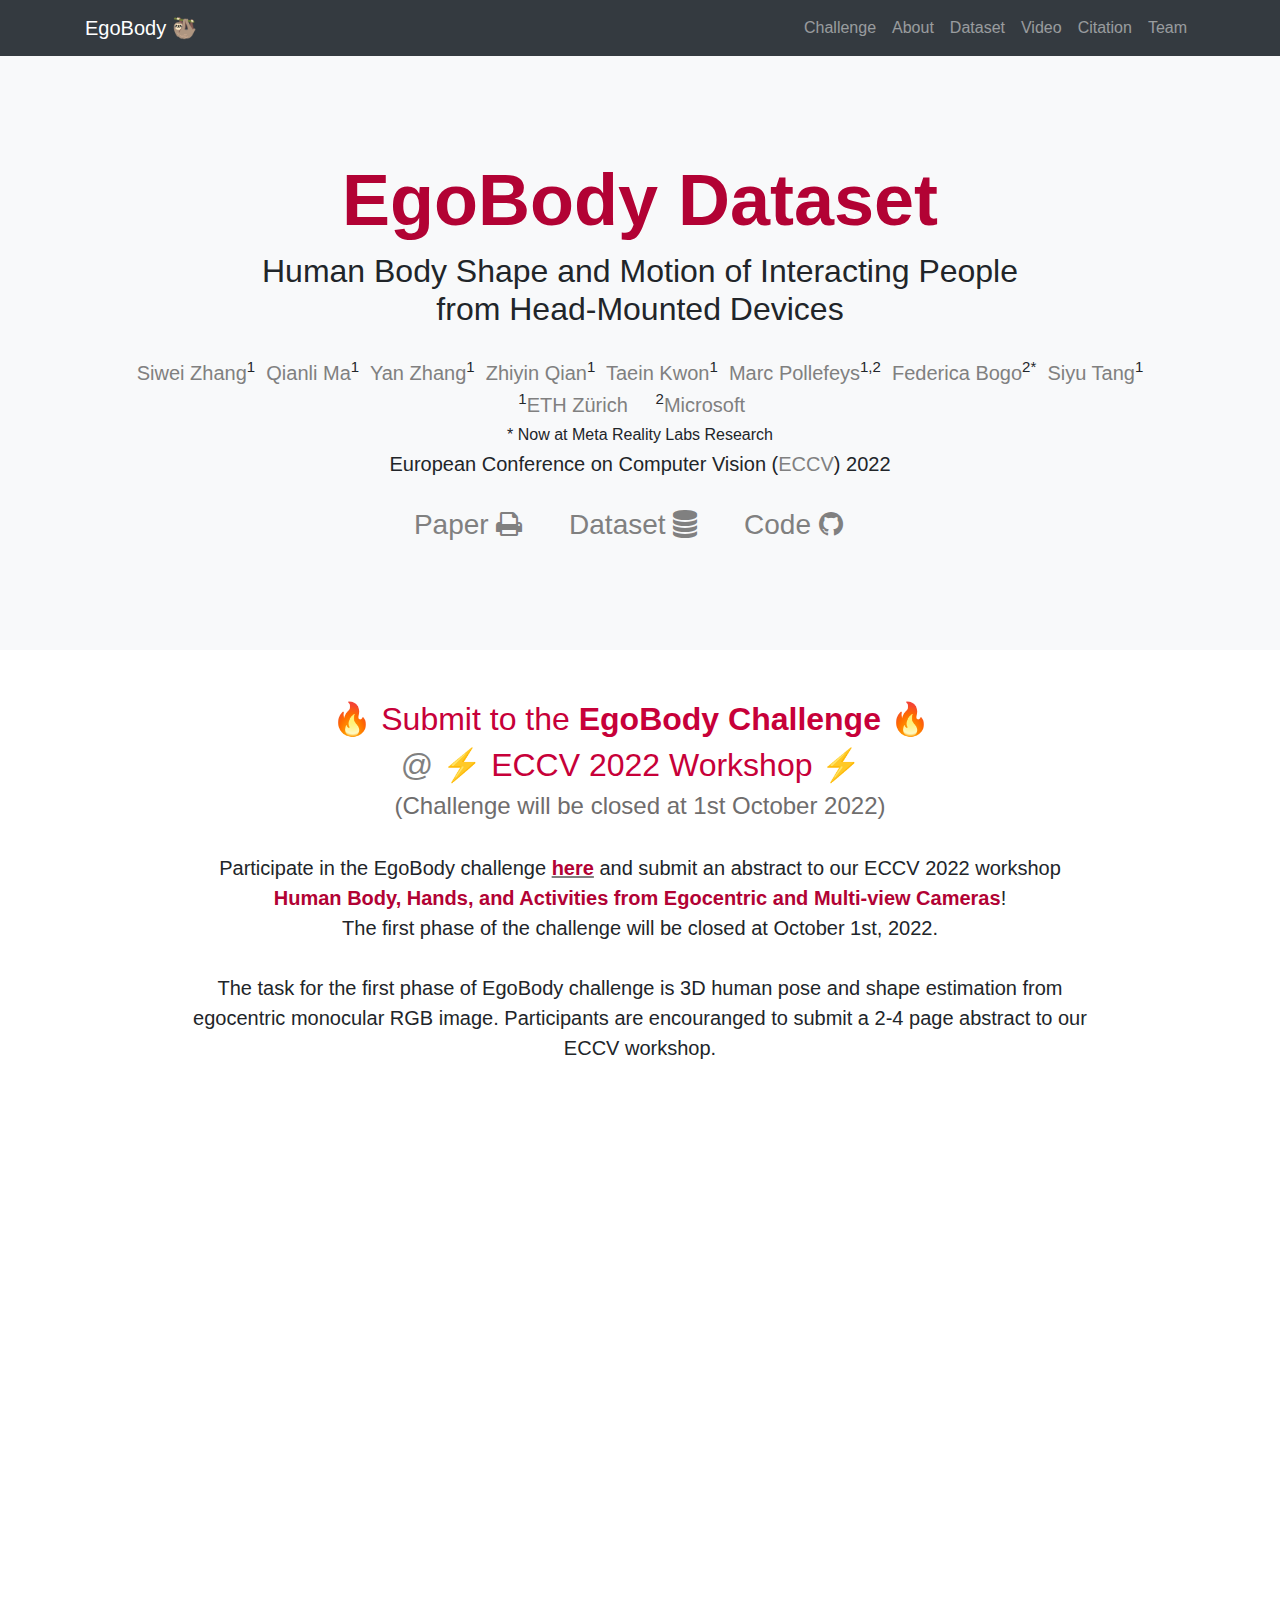
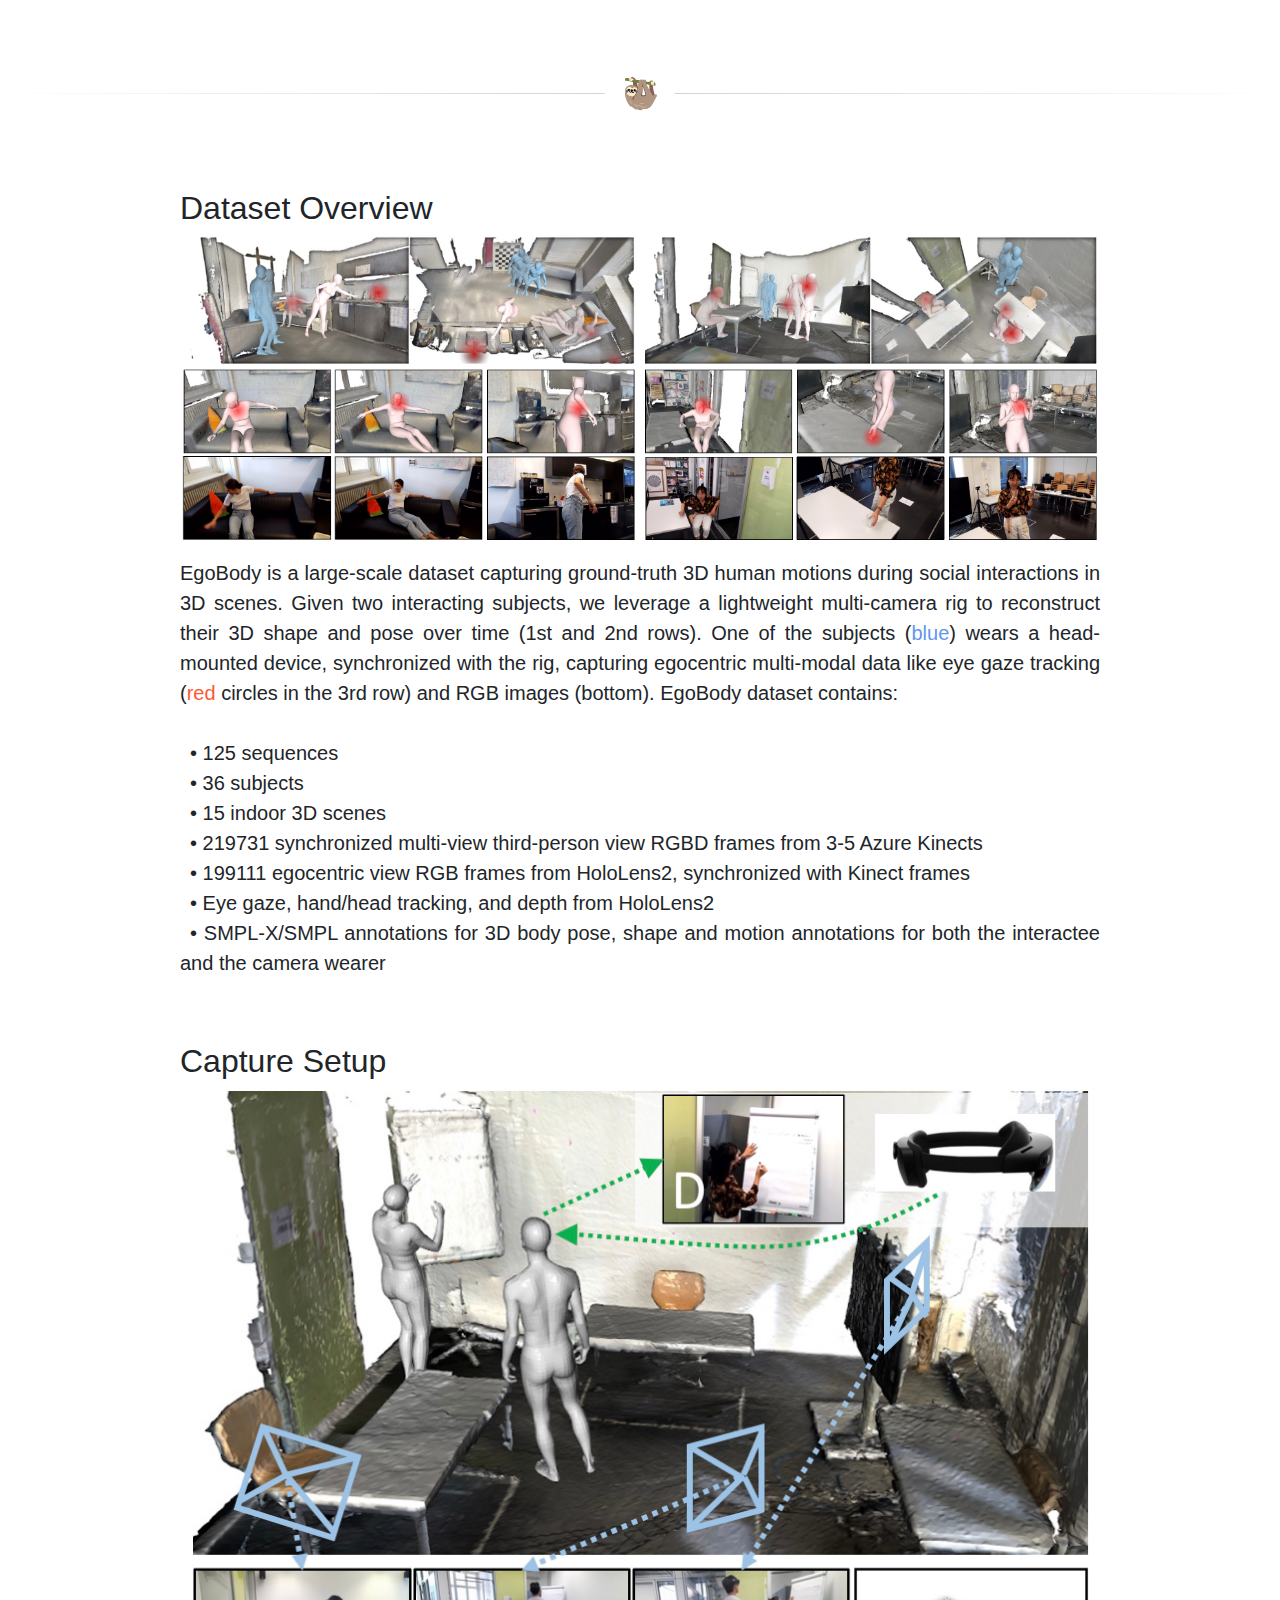
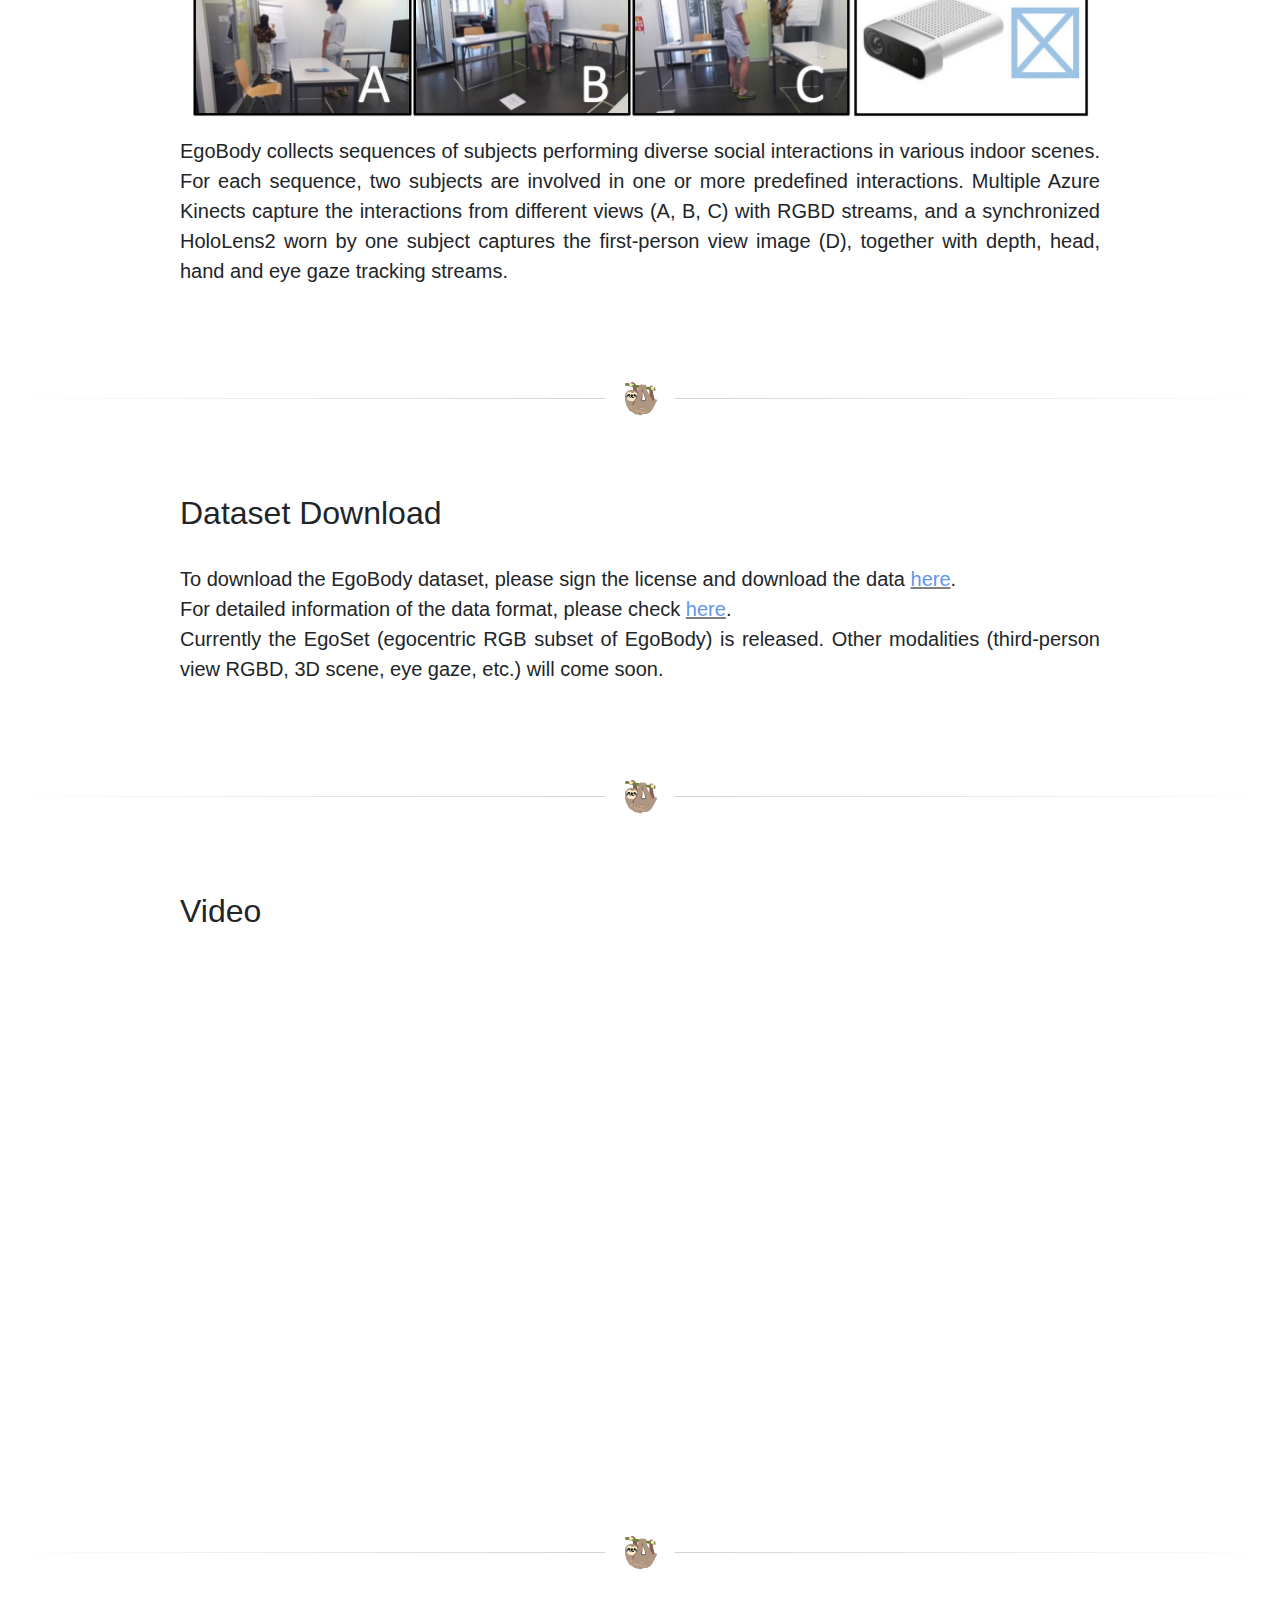
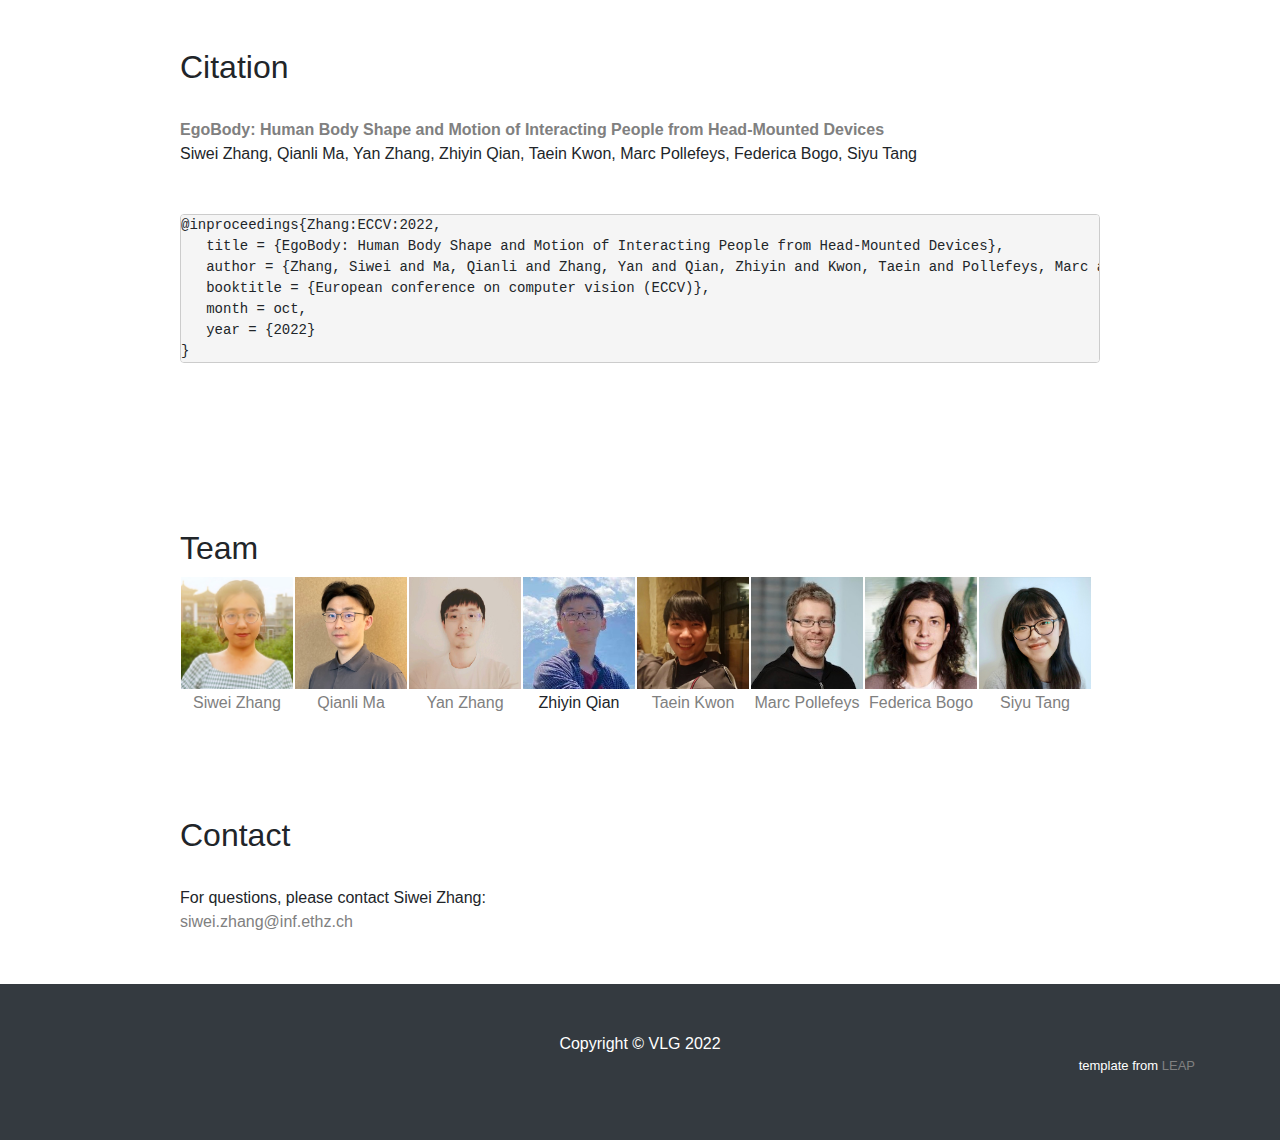
==== egobody/egobody.html @ b42e03aa "update egobody sloth logo" ====
<!DOCTYPE html>
<html lang="en">
   <head>
      <meta charset="utf-8">
      <meta name="viewport" content="width=device-width, initial-scale=1, shrink-to-fit=no">
      <meta name="description" content="EgoBody is a novel large-scale dataset for egocentric 3D human pose, shape and motions under interactions in complex 3D scenes. We employ Microsoft HoloLens2 headsets to record rich egocentric data streams (including RGB, depth, eye gaze, head and hand tracking). To obtain accurate 3D ground-truth, we calibrate the headset with a multi-Kinect rig and fit expressive SMPL-X body meshes to multi-view RGB-D frames, reconstructing 3D human poses and shapes relative to the scene.">
       <meta name="keywords" content="social interaction; dataset; egocentric view; first-person view; pose estimation; EgoBody; motion capture; 3D motion dataset; human-scene interaction; 3D scene; deep learning; 3D vision; computer vision;">
      <meta name="author" content="Siwei Zhang">
      <title>EgoBody: Human Body Shape and Motion of Interacting People from Head-Mounted Devices</title>

      <meta property="og:title" content="EgoBody Dataset" />
      <meta property="og:description" content="EgoBody is a large-scale dataset capturing ground-truth 3D human motions during social interactions in 3D scenes.">
      <meta property="og:image" content="🦥" />

      <!--<meta name="twitter:card" content="summary_large_image" />-->
      <meta name="twitter:title" content="EgoBody Dataset" />
      <meta name="twitter:description" content="EgoBody is a large-scale dataset capturing ground-truth 3D human motions during social interactions in 3D scenes." />
      <meta name="twitter:image" content="images/egobody_logo.jpg" />
      <!--<meta name="twitter:image:alt" content="EgoBody" />-->

      <!-- Bootstrap core CSS -->
      <link href="vendor/bootstrap/css/bootstrap.min.css" rel="stylesheet">
      <!-- Custom styles for this template -->
      <link href="css/scrolling-nav.css" rel="stylesheet">
       <link href="css/hr.css" rel="stylesheet" >
      <!-- nice figures  -->
<!--      <link rel="stylesheet" href="css/font-awesome.css">-->
<!--      <link rel="icon" type="image/jpg" href="images/egobody_logo1.jpg">-->
       <link rel="icon" href="data:image/svg+xml,<svg xmlns=%22http://www.w3.org/2000/svg%22 viewBox=%220 0 100 100%22><text y=%22.9em%22 font-size=%2290%22>🦥</text></svg>">

   </head>
   <body id="page-top">
      <!-- Navigation -->
      <nav class="navbar navbar-expand-lg navbar-dark bg-dark fixed-top" id="mainNav">
         <div class="container">
            <a class="navbar-brand js-scroll-trigger" href="#page-top">EgoBody 🦥</a>
            <button class="navbar-toggler" type="button" data-toggle="collapse" data-target="#navbarResponsive" aria-controls="navbarResponsive" aria-expanded="false" aria-label="Toggle navigation">
            <span class="navbar-toggler-icon"></span>
            </button>
            <div class="collapse navbar-collapse" id="navbarResponsive">
               <ul class="navbar-nav ml-auto">
                   <li class="nav-item">
                     <a class="nav-link js-scroll-trigger" href="#challenge">Challenge</a>
                  </li>
                  <li class="nav-item">
                     <a class="nav-link js-scroll-trigger" href="#about">About</a>
                  </li>
                   <li class="nav-item">
                     <a class="nav-link js-scroll-trigger" href="#dataset">Dataset</a>
                  </li>
                  <li class="nav-item">
                     <a class="nav-link js-scroll-trigger" href="#video">Video</a>
                  </li>
                  <li class="nav-item">
                     <a class="nav-link js-scroll-trigger" href="#citation">Citation</a>
                  </li>
                  <li class="nav-item">
                     <a class="nav-link js-scroll-trigger" href="#team">Team</a>
                  </li>
               </ul>
            </div>
         </div>
      </nav>


      <header class="bg-light text-black">
          <div class="container text-center">
<!--             <h1>EgoBody Dataset</h1>-->
              <h1><font color="#B20234 "><b>EgoBody Dataset </b></font></h1>
             <h2>Human Body Shape and Motion of Interacting People <br> from Head-Mounted Devices</h2><br>
              <div id="content">
          <div id="content-inner">

            <div class="section head">

                <div class="authors">
                    <h5>
                        <a href="https://vlg.inf.ethz.ch/team/Siwei-Zhang.html">Siwei Zhang</a><sup>1</sup>&nbsp;
                        <a href="https://qianlim.github.io/">Qianli Ma</a><sup>1</sup>&nbsp;
                        <a href="https://yz-cnsdqz.github.io/">Yan Zhang</a><sup>1</sup>&nbsp;
                        <a href="https://ethz.ch/en.html">Zhiyin Qian</a><sup>1</sup>&nbsp;
                        <a href="https://taeinkwon.com/">Taein Kwon</a><sup>1</sup>&nbsp;
                        <a href="https://people.inf.ethz.ch/pomarc/">Marc Pollefeys</a><sup>1,2</sup>&nbsp;
                        <a href="https://fbogo.github.io/">Federica Bogo</a><sup>2*</sup>&nbsp;
                        <a href="https://vlg.inf.ethz.ch/team/Prof-Dr-Siyu-Tang.html">Siyu Tang</a><sup>1</sup>
                        <h5>
                </div>

                <div class="affiliations">
                    <h5>
                        <sup>1</sup><a href="https://ethz.ch/en.html">ETH Zürich</a>&nbsp; &nbsp;&nbsp;
                        <sup>2</sup><a href="https://www.microsoft.com/en-us/research/">Microsoft</a> &nbsp;&nbsp;
<!--                        <sup>3</sup><a href="https://tech.fb.com/ar-vr/">Meta Reality Labs Research<br></a>-->
                        <h5>
                </div>

                <div class="affiliations">
                    <h6>
                        * Now at Meta Reality Labs Research  <br>
                        <h6>
                </div>




                <div class="venue"><h5>European Conference on Computer Vision (<a href="https://eccv2022.ecva.net/" target="_blank">ECCV</a>) 2022<h5></div>

                <div class="downloads">
                    <br><h3>
                    <a class="publink" href="https://arxiv.org/pdf/2112.07642.pdf" target="_blank" style="text-decoration: none"> Paper <i class="fa fa-print"></i></a> &nbsp;
                    &nbsp;&nbsp;
                    <a class="publink" href="https://egobody.inf.ethz.ch" target="_blank" style="text-decoration: none"> Dataset <i class="fa fa-database"></i></a> &nbsp;
                    &nbsp;&nbsp;
                    <a class="publink" href="https://github.com/sanweiliti/EgoBody" target="_blank" style="text-decoration: none"> Code <i class="fa fa-github"></i></a>
                    &nbsp;&nbsp;
<!--                    <a class="publink" href="https://codalab.lisn.upsaclay.fr/competitions/6351" target="_blank" style="text-decoration: none">  Challenge <i class="fa fa-bolt"></i></a>-->
                    <h3>
                </div>

<!--                <br>-->
<!--                <div class="downloads">-->
<!--                    <h3 class="img-wide text-center">-->
<!--                    <a class="publink" href="https://sites.google.com/view/egocentric-hand-body-activity" target="_blank" style="text-decoration: none">  <font color="#6495ED">2022 ECCV Workshop <i class="fa fa-database"></i></font>  </a> &nbsp;-->
<!--&lt;!&ndash;                    <a class="publink" href="https://codalab.lisn.upsaclay.fr/competitions/6351" target="_blank" style="text-decoration: none"> <font color="#6495ED">EgoBody Challenge Submission <i class="fa fa-bolt"></i></font> </a> &nbsp;&ndash;&gt;-->
<!--                        <h3>-->
<!--                   </div>-->
<!--                <div class="downloads">-->
<!--                    <h3 class="img-wide text-center">-->
<!--&lt;!&ndash;                    <a class="publink" href="https://sites.google.com/view/egocentric-hand-body-activity" target="_blank" style="text-decoration: none">  <font color="#6495ED">ECCV Workshop <i class="fa fa-database"></i></font>  </a> &nbsp;&ndash;&gt;-->
<!--                    <a class="publink" href="https://codalab.lisn.upsaclay.fr/competitions/6351" target="_blank" style="text-decoration: none"> <font color="#6495ED">EgoBody Challenge Submission <i class="fa fa-bolt"></i></font> </a> &nbsp;-->
<!--                        <h3>-->
<!--                   </div>-->

            </div>


        </div>
      </header>


<!--      <hr class="hr-fade-content" data-content="🦥">-->

      <section id="challenge" class="">
         <div class="container">
            <div class="row">
               <div class="col-lg-10 mx-auto">
<!--                   <h2>2022 ECCV EgoBody Challenge & Workshop</h2> <br>-->

<!--                         <div class="downloads">-->
<!--                    <h2 class="img-wide text-center">-->
<!--                    <a class="publink" href="https://sites.google.com/view/egocentric-hand-body-activity" target="_blank" style="text-decoration: none">  <font color="#6495ED">Workshop <i class="fa fa-database"></i></font>  </a> &nbsp;-->
<!--                    <a class="publink" href="https://codalab.lisn.upsaclay.fr/competitions/6351" target="_blank" style="text-decoration: none"> <font color="#6495ED">EgoBody Challenge Submission <i class="fa fa-bolt"></i></font> </a> &nbsp;-->
<!--                        <h2> <br>-->
<!--                   </div>-->
<!--                   <h3> <br> </h3>-->
<!--                                      <br>-->
                   <div class="">
                    <h2 class="img-wide text-center">
<!--                    <a class="publink" href="https://sites.google.com/view/egocentric-hand-body-activity" target="_blank" style="text-decoration: none">  <font color="#6495ED">ECCV Workshop <i class="fa fa-database"></i></font>  </a> &nbsp;-->
                        <a class="publink" href="https://codalab.lisn.upsaclay.fr/competitions/6351" target="_blank" style="text-decoration: none"> &#128293; <font color="#C70039 ">Submit to the <b>EgoBody Challenge</b> </font> &#128293; </a> &nbsp;
                        <h2>
                   </div>
                <div class="">
                    <h2 class="img-wide text-center">
                        <a class="publink" href="https://sites.google.com/view/egocentric-hand-body-activity" target="_blank" style="text-decoration: none">  @ &#9889; <font color="#C70039 "> ECCV 2022 Workshop </font> &#9889; </a> &nbsp;
<!--                    <a class="publink" href="https://codalab.lisn.upsaclay.fr/competitions/6351" target="_blank" style="text-decoration: none"> <font color="#6495ED">EgoBody Challenge Submission <i class="fa fa-bolt"></i></font> </a> &nbsp;-->
                        <h2>
                   </div>
                   <div class="">
                    <h4 class="img-wide text-center">
                        <font color="#6F6D6D ">(Challenge will be closed at 1st October 2022) </font>
                        <h4>
                   </div><br>


                   <p class="lead text-justify text-center">
<!--                       <h4>-->
                       <b> Participate in the EgoBody challenge
                           <a class="publink" target="_blank" href="https://codalab.lisn.upsaclay.fr/competitions/6351"><u><b><font color="#B20234 ">here</font></b></u></a>
                           and submit an abstract to our ECCV 2022 workshop
                           <br>
                           <a class="publink" target="_blank" href="https://sites.google.com/view/egocentric-hand-body-activity"><b><font color="#B20234 ">Human Body, Hands, and Activities from Egocentric and Multi-view Cameras</font></b></a>!</b>
                            <br>
                            The first phase of the challenge will be closed at <b>October 1st, 2022</b>.
<!--                       <b>In conjunction with ECCV 2022 workshop:-->
<!--                       <a class="publink" target="_blank" href="https://sites.google.com/view/egocentric-hand-body-activity"><b><font color="#3383FF">Human Body, Hands, and Activities from Egocentric and Multi-view Cameras</font></b></a>,-->
<!--                       we introduce the first EgoBody challenge.-->
<!--                           To participate in the EgoBody challenge, submit your results-->
<!--                      <a class="publink" target="_blank" href="https://codalab.lisn.upsaclay.fr/competitions/6351"><b><font color="#3383FF">here</font></b></a>!</b>-->
                       <br><br>
                       The task for the first phase of EgoBody challenge is 3D human pose and shape estimation from egocentric monocular RGB image.
                       Participants are encouranged to submit a 2-4 page abstract to our ECCV workshop.
<!--                   </h4>-->
                   </p>



<!--                   <div class="downloads">-->
<!--                    <h2 class="img-wide text-center">-->
<!--                    <a class="publink" href="https://sites.google.com/view/egocentric-hand-body-activity" target="_blank" style="text-decoration: none">  <font color="#6495ED">Workshop <i class="fa fa-database"></i></font>  </a> &nbsp;-->
<!--                    <a class="publink" href="https://codalab.lisn.upsaclay.fr/competitions/6351" target="_blank" style="text-decoration: none"> <font color="#6495ED">EgoBody Challenge Submission <i class="fa fa-bolt"></i></font> </a> &nbsp;-->
<!--                        <h2>-->
<!--                   </div>-->

               </div>
            </div>
         </div>


          <div class="container">
            <div class="row">
               <div class="col-lg-10 mx-auto">
                  <div class="embed-responsive embed-responsive-16by9">
                    <iframe class="embed-responsive-item" src="https://www.youtube.com/embed/rwXYQV3mqjs" title="EgoBody Dataset Overview" frameborder="0" allow="accelerometer; autoplay; clipboard-write; encrypted-media; gyroscope; picture-in-picture" allowfullscreen></iframe>
                  </div>
               </div>
            </div>
         </div>
      </section>

      <hr class="hr-fade-content" data-content="🦥">

      <section id="about" class="about-section">
         <div class="container">
            <div class="row">
               <div class="col-lg-10 mx-auto">

<!--                   <br><br>-->
<!--                  <h2>Abstract</h2>-->
<!--                  <p class="lead text-justify">-->
<!--                     Understanding social interactions from egocentric views is crucial for many applications, ranging from assistive robotics to AR/VR.-->
<!--                      Key to reasoning about interactions is to understand the body pose and shape of the interaction partner from the egocentric view.-->
<!--                      However, research in this area is severely hindered by the lack of datasets. Existing datasets are limited in terms of either size,-->
<!--                      capture/annotation modalities, ground-truth quality, or interaction diversity. We fill this gap by proposing EgoBody, a novel large-scale dataset for human pose,-->
<!--                      shape and motion estimation from egocentric views, during interactions in complex 3D scenes. We employ Microsoft HoloLens2 headsets to record rich-->
<!--                      egocentric data streams (including RGB, depth, eye gaze, head and hand tracking).-->
<!--                      To obtain accurate 3D ground truth, we calibrate the headset with a multi-Kinect rig and fit expressive SMPL-X body meshes to multi-view RGB-D frames,-->
<!--                      reconstructing 3D human shapes and poses relative to the scene, over time.We collect 125 sequences, spanning diverse interaction scenarios,-->
<!--                      and propose the first benchmark for 3D full-body pose and shape estimation of the social partner from egocentric views.-->
<!--                      We extensively evaluate state-of-the-art methods, highlight their limitations in the egocentric scenario,-->
<!--                      and address such limitations leveraging our high-quality annotations.-->
<!--                  </p>-->


                   <h2>Dataset Overview</h2>
                   <div class="text-center">
                     <!-- <p><img class="img-fluid" alt="teaser" src="https://via.placeholder.com/1500x600"></p> -->
                     <p><img class="img-fluid" alt="teaser" src="images/teaser_v2.jpg"></p>
                       <p class="lead text-justify">
<!--                           <b>Dataset Overview</b>. -->
                           EgoBody is a large-scale dataset capturing ground-truth 3D human motions during social interactions in 3D scenes.
                           Given two interacting subjects, we leverage a lightweight multi-camera rig to reconstruct their
                           3D shape and pose over time (1st and 2nd rows). One of the subjects (<font color="#6495ED">blue</font>) wears a head-mounted device,
                           synchronized with the rig, capturing egocentric multi-modal data like eye gaze tracking (<font color="#FF5733">red</font> circles in the 3rd row)
                           and RGB images (bottom). EgoBody dataset contains:
                           <br><br>
                           &ensp;&#8226; 125 sequences <br>
                           &ensp;&#8226; 36 subjects <br>
                           &ensp;&#8226; 15 indoor 3D scenes <br>
                           &ensp;&#8226; 219731 synchronized multi-view third-person view RGBD frames from 3-5 Azure Kinects <br>
                           &ensp;&#8226; 199111 egocentric view RGB frames from HoloLens2, synchronized with Kinect frames <br>
                           &ensp;&#8226; Eye gaze, hand/head tracking, and depth from HoloLens2 <br>
                           &ensp;&#8226; SMPL-X/SMPL annotations for 3D body pose, shape and motion annotations for both the interactee and the camera wearer<br>

                  </p>
                  </div>

<!--                   <ul>-->
<!--                       <li> 125 sequences </li>-->
<!--                       <li> 36 subjects </li>-->
<!--                       <li> 15 indoor 3D scenes </li>-->
<!--                       <li> 219731 synchronized multi-view third-person view RGBD frames from 3-5 Azure Kinects </li>-->
<!--                       <li> 199111 egocentric view RGB frames from HoloLens2, synchronized with Kinect frames </li>-->
<!--                       <li> Eye gaze, hand/head tracking, and depth from HoloLens2 </li>-->
<!--                       <li> 3D body pose, shape and motion annotations for both the interactee and the camera wearer in SMPL-X and SMPL </li>-->
<!--                   </ul>-->



                   <br> <br>
                   <h2>Capture Setup</h2>
                  <div class="text-center">
                     <p><img class="img-fluid" alt="method overview" src="images/setup.jpg"></p>
                  </div>
                   <p class="lead text-justify">
                       EgoBody collects sequences of subjects performing diverse social interactions in various indoor scenes.
                       For each sequence, two subjects are involved in one or more predefined interactions.
                       Multiple Azure Kinects capture the interactions from different views (A, B, C) with RGBD streams,
                       and a synchronized HoloLens2 worn by one subject captures the first-person view image (D),
                       together with depth, head, hand and eye gaze tracking streams.
                   </p>


               </div>
            </div>
         </div>
      </section>

      <hr class="hr-fade-content" data-content="🦥">

      <section id="dataset" class="">
         <div class="container">
            <div class="row">
               <div class="col-lg-10 mx-auto">
                   <h2>Dataset Download</h2> <br>
                   <p class="lead text-justify">
                       To download the EgoBody dataset, please sign the license and download the data
                       <a class="publink" target="_blank" href="https://egobody.ethz.ch"><u><b><font color="#6495ED">here</font></b></u></a>.
                       <br>
                       For detailed information of the data format, please check <a class="publink" target="_blank" href="https://github.com/sanweiliti/EgoBody"><u><b><font color="#6495ED">here</font></b></u></a>.
                       <br>
                       Currently the EgoSet (egocentric RGB subset of EgoBody) is released. Other modalities (third-person view RGBD, 3D scene, eye gaze, etc.) will come soon.
                   </p>
               </div>
            </div>
         </div>
      </section>

      <hr class="hr-fade-content" data-content="🦥">

      <section id="video" class="">
         <div class="container">
            <div class="row">
               <div class="col-lg-10 mx-auto">
                  <h2 class="section-title-tc">Video</h2>
                  <div class="embed-responsive embed-responsive-16by9">
                    <iframe class="embed-responsive-item" src="https://www.youtube.com/embed/yA7BM7zWAKM" title="EgoBody: Human Body Shape, Motion and Social Interactions from Head-Mounted Devices" frameborder="0" allow="accelerometer; autoplay; clipboard-write; encrypted-media; gyroscope; picture-in-picture" allowfullscreen></iframe>
                  </div>
               </div>
            </div>
         </div>
      </section>


      <!--<section id="more_vis" class="">-->
         <!--<div class="container">-->
            <!--<div class="row">-->
               <!--<div class="col-lg-10 mx-auto">-->
                   <!--<br>-->
                  <!--<h2 class="section-title-tc">More Visualization Results</h2>-->
                  <!--<div class="embed-responsive embed-responsive-16by9">-->
                    <!--<iframe class="embed-responsive-item" src="https://www.youtube.com/embed/xxx" title="xxx" frameborder="0" allow="accelerometer; autoplay; clipboard-write; encrypted-media; gyroscope; picture-in-picture" allowfullscreen></iframe>-->
                  <!--</div>-->
               <!--</div>-->
            <!--</div>-->
         <!--</div>-->

<!--      <section id="downloads" class="">-->
<!--         <div class="container">-->
<!--            <div class="row">-->
<!--               <div class="col-lg-10 mx-auto">-->
<!--                   <h2>Downloads</h2> <br>-->
<!--                  <h2 class="img-wide text-center">-->
<!--                      <a class="publink" href="https://arxiv.org/pdf/2112.07642.pdf" target="_blank" style="text-decoration: none"> Paper <i class="fa fa-print"></i></a> &nbsp;&nbsp;-->
<!--                      <a class="publink" href="https://egobody.inf.ethz.ch" target="_blank" style="text-decoration: none"> Dataset <i class="fa fa-database"></i></a> &nbsp;-->
<!--                      <a class="publink" href="https://github.com/sanweiliti/EgoBody" target="_blank" style="text-decoration: none"> Code <i class="fa fa-github"></i></a> &nbsp;&nbsp;-->
<!--                      <a class="publink" href="https://codalab.lisn.upsaclay.fr/competitions/6351" target="_blank" style="text-decoration: none">  Challenge <i class="fa fa-bolt"></i></a>-->
<!--                  </h2>-->
<!--               </div>-->
<!--            </div>-->
<!--         </div>-->
<!--      </section>-->



      <hr class="hr-fade-content" data-content="🦥">

      <section id="citation" class="">
         <div class="container">
            <div class="row">
               <div class="col-lg-10 mx-auto">
                  <h2 class="section-title-tc">Citation</h2>
                  <br>
                  <a class="publink" target="_blank" href="https://arxiv.org/pdf/2112.07642.pdf"><b>
                    EgoBody: Human Body Shape and Motion of Interacting People from Head-Mounted Devices </b><br></a>
                    Siwei Zhang, Qianli Ma, Yan Zhang, Zhiyin Qian, Taein Kwon, Marc Pollefeys, Federica Bogo, Siyu Tang<br>
                  <br><br>
<pre style="display: block; background-color: #f5f5f5; border: 1px solid #ccc; border-radius: 4px">
@inproceedings{Zhang:ECCV:2022,
   title = {EgoBody: Human Body Shape and Motion of Interacting People from Head-Mounted Devices},
   author = {Zhang, Siwei and Ma, Qianli and Zhang, Yan and Qian, Zhiyin and Kwon, Taein and Pollefeys, Marc and Bogo, Federica and Tang, Siyu},
   booktitle = {European conference on computer vision (ECCV)},
   month = oct,
   year = {2022}
}</pre>
               </div>
            </div>
         </div>
      </section>




      <section id="team" class="team-section">
         <div class="container">
            <div class="row">
                <div class="col-lg-10 mx-auto">
                    <h2 class="section-title-tc">Team</h2>
                        <div class="text-center">
                         <table>
                               <tr>
                                   <th> <img src="images/teams/siwei.jpg" width="112" height="112" border="0">  </th>
                                   <th> <img src="images/teams/qianli.jpg" width="112" height="112" border="0">  </th>
                                   <th> <img src="images/teams/yan.jpg" width="112" height="112" border="0"> </th>
                                   <th> <img src="images/teams/zhiyin.jpg" width="112" height="112" border="0">  </th>
                                   <th> <img src="images/teams/taein.jpg" width="112" height="112" border="0"> </th>
                                   <th> <img src="images/teams/marc.jpg" width="112" height="112" border="0"> </th>
                                   <th> <img src="images/teams/federica.jpeg" width="112" height="112" border="0"> </th>
                                   <th> <img src="images/teams/siyu.jpg" width="112" height="112" border="0"> </th>
                               </tr>

                               <tr>
                                   <td> <a href="https://vlg.inf.ethz.ch/team/Siwei-Zhang.html">Siwei Zhang</a> </td>
                                   <td> <a href="https://qianlim.github.io/">Qianli Ma</a>  </td>
                                   <td> <a href="https://yz-cnsdqz.github.io/">Yan Zhang</a> </td>
                                   <td> Zhiyin Qian  </td>
                                   <td> <a href="https://taeinkwon.com/">Taein Kwon</a> </td>
                                   <td> <a href="https://people.inf.ethz.ch/pomarc/">Marc Pollefeys</a> </td>
                                   <td> <a href="https://fbogo.github.io/">Federica Bogo</a> </td>
                                   <td> <a href="https://vlg.inf.ethz.ch/team/Prof-Dr-Siyu-Tang.html">Siyu Tang</a> </td>
                               </tr>
                         </table>

                        </div>
                  </div>
               </div>
            </div>
      </section>

      <section id="contact" class="">
         <div class="container">
            <div class="row">
               <div class="col-lg-10 mx-auto">
	                <h2>Contact</h2>
		            <br>For questions, please contact Siwei Zhang:<br><a href="mailto:siwei.zhang@inf.ethz.ch">siwei.zhang@inf.ethz.ch</a>
               </div>
            </div>
         </div>
      </section>




      <!--<section id="team" class="team-section">-->
         <!--<div class="container">-->
            <!--<div class="row">-->
               <!--<div class="col-lg-10 mx-auto">-->
                  <!--<h2 class="section-title-tc">Team</h2>-->
                  <!--<div class="row">-->
                     <!--<div class="col-xs-6 col-sm-3 col-md-3 col-lg-3">-->
                           <!--<div class="mainflip">-->
                                 <!--<div class="card">-->
                                    <!--<div class="card-body text-center">-->
                                       <!--<p><img class=" img-fluid" src="images/teams/siwei.jpg" alt="card image"></p>-->
                                       <!--<h5 class="card-title">Siwei Zhang</h5>-->
                                    <!--</div>-->
                                 <!--</div>-->
                           <!--</div>-->
                     <!--</div>-->

                     <!--<div class="col-xs-12 col-sm-6 col-md-6 col-lg-3">-->
                        <!--<div class="mainflip">-->
                              <!--<div class="card">-->
                                 <!--<div class="card-body text-center">-->
                                    <!--<p><img class=" img-fluid" src="images/teams/yan.jpg" alt="card image"></p>-->
                                    <!--<h5 class="card-title">Yan Zhang</h5>-->
                                 <!--</div>-->
                              <!--</div>-->
                        <!--</div>-->
                     <!--</div>-->

                     <!--<div class="col-xs-12 col-sm-6 col-md-6 col-lg-3">-->
                        <!--<div class="mainflip">-->
                              <!--<div class="card">-->
                                 <!--<div class="card-body text-center">-->
                                    <!--<p><img class=" img-fluid" src="images/teams/federica.jpeg" alt="card image"></p>-->
                                    <!--<h5 class="card-title">Federica Bogo</h5>-->
                                 <!--</div>-->
                              <!--</div>-->
                        <!--</div>-->
                     <!--</div>-->

                      <!--<div class="col-xs-12 col-sm-6 col-md-6 col-lg-3">-->
                        <!--<div class="mainflip">-->
                              <!--<div class="card">-->
                                 <!--<div class="card-body text-center">-->
                                    <!--<p><img class=" img-fluid" src="images/teams/marc.jpg" alt="card image"></p>-->
                                    <!--<h5 class="card-title">Marc Pollefeys</h5>-->
                                 <!--</div>-->
                              <!--</div>-->
                        <!--</div>-->
                     <!--</div>-->

                     <!--<div class="col-xs-12 col-sm-6 col-md-6 col-lg-3">-->
                        <!--<div class="mainflip">-->
                              <!--<div class="card">-->
                                 <!--<div class="card-body text-center">-->
                                    <!--<p><img class=" img-fluid" src="images/teams/siyu.jpg" alt="card image"></p>-->
                                    <!--<h5 class="card-title">Siyu Tang</h5>-->
                                 <!--</div>-->
                              <!--</div>-->
                        <!--</div>-->
                     <!--</div>-->

                  <!--</div>-->
               <!--</div>-->
            <!--</div>-->
         <!--</div>-->
      <!--</section>-->






      <!-- Footer -->
      <footer class="py-5 bg-dark">
         <div class="container">
            <p class="m-0 text-center text-white">Copyright &copy; VLG 2022</p>
             <p style="text-align:right;font-size:small;" class="text-white">
            template from <a href="https://neuralbodies.github.io/LEAP/index.html">LEAP</a>
         </div>
         <!-- /.container -->
      </footer>
      <!-- Bootstrap core JavaScript -->
      <script src="vendor/jquery/jquery.min.js"></script>
      <script src="vendor/bootstrap/js/bootstrap.bundle.min.js"></script>
      <!-- Plugin JavaScript -->
      <script src="vendor/jquery-easing/jquery.easing.min.js"></script>
      <!-- Custom JavaScript for this theme -->
      <script src="js/scrolling-nav.js"></script>
   </body>
</html>
---- egobody/css/scrolling-nav.css ----
/*!
 * Start Bootstrap - Scrolling Nav (https://startbootstrap.com/template-overviews/scrolling-nav)
 * Copyright 2013-2017 Start Bootstrap
 * Licensed under MIT (https://github.com/BlackrockDigital/startbootstrap-scrolling-nav/blob/master/LICENSE)
 */
@import url('https://maxcdn.bootstrapcdn.com/font-awesome/4.7.0/css/font-awesome.min.css');

header {
  padding: 154px 0 100px;
}

body {
    font-family: 'Helvetica', serif;
}

@media (min-width: 992px) {
  header {
    padding: 156px 0 100px;
  }
}

h1 {
  font-size: 4.5rem;
  line-height: 5.5rem;
}



section {
  padding: 50px 0;
}

section.about-section .img-wide  {
    padding-left: 20px;
    padding-right: 20px;
}

section.section-title-tc {
    margin-bottom: 50px;
}

section.team-section {
    padding-top: 100px;
}


section.team-section .img-profile-small  {
    max-width: 15rem;
    max-height: 15rem;
    border: 10px solid rgba(255, 255, 255, 0.5);
}

section.team-section .text-description  {
    max-width: 15rem;
}

a {
  color:  #808080;
}

a:hover, a:focus, a:active {
  color: #824027;
}

#team .card {
    border: none;
    background: #f8f9fa;
}

.image-flip:hover .backside,
.image-flip.hover .backside {
    -webkit-transform: rotateY(0deg);
    -moz-transform: rotateY(0deg);
    -o-transform: rotateY(0deg);
    -ms-transform: rotateY(0deg);
    transform: rotateY(0deg);
    border-radius: .25rem;
}

.image-flip:hover .frontside,
.image-flip.hover .frontside {
    -webkit-transform: rotateY(180deg);
    -moz-transform: rotateY(180deg);
    -o-transform: rotateY(180deg);
    transform: rotateY(180deg);
}

.mainflip {
    -webkit-transition: 1s;
    -webkit-transform-style: preserve-3d;
    -ms-transition: 1s;
    -moz-transition: 1s;
    -moz-transform: perspective(1000px);
    -moz-transform-style: preserve-3d;
    -ms-transform-style: preserve-3d;
    transition: 1s;
    transform-style: preserve-3d;
    position: relative;
}

.frontside {
    position: relative;
    -webkit-transform: rotateY(0deg);
    -ms-transform: rotateY(0deg);
    z-index: 2;
    margin-bottom: 30px;
}

.backside {
    position: absolute;
    top: 0;
    left: 0;
    background: white;
    -webkit-transform: rotateY(-180deg);
    -moz-transform: rotateY(-180deg);
    -o-transform: rotateY(-180deg);
    -ms-transform: rotateY(-180deg);
    transform: rotateY(-180deg);
    -webkit-box-shadow: 5px 7px 9px -4px rgb(158, 158, 158);
    -moz-box-shadow: 5px 7px 9px -4px rgb(158, 158, 158);
    box-shadow: 5px 7px 9px -4px rgb(158, 158, 158);
}

.frontside,
.backside {
    -webkit-backface-visibility: hidden;
    -moz-backface-visibility: hidden;
    -ms-backface-visibility: hidden;
    backface-visibility: hidden;
    -webkit-transition: 1s;
    -webkit-transform-style: preserve-3d;
    -moz-transition: 1s;
    -moz-transform-style: preserve-3d;
    -o-transition: 1s;
    -o-transform-style: preserve-3d;
    -ms-transition: 1s;
    -ms-transform-style: preserve-3d;
    transition: 1s;
    transform-style: preserve-3d;
}

.frontside .card,
.backside .card {
    min-height: 280px;
}


@media(min-width:960px) {
    .frontside .card,
    .backside .card {
        min-height: 280px;
        min-width: 205px;
        max-width: 205px;
    }
}



.backside .card a {
    font-size: 18px;
    color: #000000 !important;
}

.frontside .card .card-title,
.backside .card .card-title {
    color: #000000 !important;
}

.frontside .card .card-body img {
    width: 150px;
    height: 150px;
    border-radius: 50%;
}
---- egobody/css/hr.css ----
/* by zhangxinxu(.com) 2021-05-29 */
/*.hr-solid {*/
/*    border: 0;*/
/*    border-top: 1px solid #d0d0d5;*/
/*}*/
/*.hr-dotted {*/
/*    border: 0;*/
/*    border-top: 1px dotted #a2a9b6;*/
/*}*/
/*.hr-dotted2 {*/
/*    border: 0;*/
/*    border-top: 2px dotted #a2a9b6;*/
/*}*/
/*.hr-dashed {*/
/*    border: 0;*/
/*    border-top: 1px dashed #a2a9b6;*/
/*}*/
/*.hr-dashed2 {*/
/*    border: 0;*/
/*    border-top: 2px dashed #a2a9b6;*/
/*}*/
/*.hr-double {*/
/*    border: 0;*/
/*    border-top: 3px double #d0d0d5;*/
/*}*/
/*.hr-dashed-fixed {*/
/*    border: 0;*/
/*    padding-top: 1px;*/
/*    !* for IE浏览器 *!*/
/*    background: repeating-linear-gradient(to right, #a2a9b6 0px, #a2a9b6 4px, transparent 0px, transparent 10px);*/
/*    !* for 现代浏览器 *!*/
/*    background: repeating-linear-gradient(to right, #a2a9b6 0 var(--dashed-filled, 4px), transparent 0 calc(var(--dashed-filled, 4px) + var(--dashed-open, 6px)));*/
/*}*/
/*.hr-edge-weak {*/
/*    border: 0;*/
/*    padding-top: 1px;*/
/*    background: linear-gradient(to right, transparent, #d0d0d5, transparent);*/
/*}*/
/*.hr-twill {*/
/*    border: 0;*/
/*    padding: 3px;*/
/*    background: repeating-linear-gradient(135deg, #a2a9b6 0px, #a2a9b6 1px, transparent 1px, transparent 6px);*/
/*}*/
/*!* 现代浏览器only *!*/
/*.hr-twill-colorful {*/
/*    border: 0;*/
/*    padding: 3px;*/
/*    background: linear-gradient(135deg, red, orange,green, blue, purple);*/
/*    --mask-image: repeating-linear-gradient(135deg, #000 0px, #000 1px, transparent 1px, transparent 6px);*/
/*    -webkit-mask-image: var(--mask-image);*/
/*    mask-image: var(--mask-image);*/
/*}*/
/*.hr-wavy {*/
/*    border: 0;*/
/*    color: #d0d0d5;*/
/*    height: .5em;*/
/*    white-space: nowrap;*/
/*    letter-spacing: 100vw;*/
/*    padding-top: .5em;*/
/*    overflow: hidden;*/
/*}*/
/*.hr-wavy::before {*/
/*    content: "\2000\2000";*/
/*    !* IE浏览器实线代替 *!*/
/*    text-decoration: overline;*/
/*    !* 现代浏览器 *!*/
/*    text-decoration-style: wavy;*/
/*}*/

/*.hr-shadow {*/
/*    border: 0;*/
/*    padding-top: 10px;*/
/*    color: #d0d0d5;*/
/*    border-top: 1px solid rgba(0,0,0,.1);*/
/*    box-shadow: inset 0 10px 10px -10px;*/
/*}*/

/*.hr-mid-circle,*/
/*.hr-mid-square {*/
/*    border: 0;*/
/*    color: #d0d0d5;*/
/*    background: linear-gradient(currentColor, currentColor) no-repeat center;*/
/*    background-size: 100% 1px;*/
/*}*/
/*.hr-mid-circle::before {*/
/*    content: '';*/
/*    display: block;*/
/*    width: .75em; height: .75em;*/
/*    border-radius: 50%;*/
/*    background-color: currentColor;*/
/*    margin: auto;*/
/*}*/
/*.hr-mid-square::before {*/
/*    content: '';*/
/*    display: block;*/
/*    width: .75em; height: .75em;*/
/*    transform: rotate(45deg);*/
/*    background-color: currentColor;*/
/*    margin: 3px auto;*/
/*}*/
/*.hr-mid-circle[multiline]::before {*/
/*    box-shadow: 1.5em 0, -1.5em 0;*/
/*}*/
/*.hr-mid-square[multiline]::before {*/
/*    box-shadow: 1.25em -1.25em, -1.25em 1.25em;*/
/*}*/

/*.hr-space-square {*/
/*    border: 0;*/
/*    color: #d0d0d5;*/
/*    background: linear-gradient(currentColor, currentColor) no-repeat center;*/
/*    background-size: calc(100% - 1.5em - 6px) 1px;*/
/*    display: flex;*/
/*    justify-content: space-between;*/
/*}*/
/*.hr-space-square::before,*/
/*.hr-space-square::after {*/
/*    content: '';*/
/*    display: block;*/
/*    width: .75em; height: .75em;*/
/*    transform: rotate(45deg);*/
/*    box-sizing: border-box;*/
/*    border: 1px solid;*/
/*    margin: 3px;*/
/*}*/

/*.hr-double-arrow {*/
/*    color: #d0d0d5;*/
/*    border: double;*/
/*    border-width: 3px 5px;*/
/*    border-color: #d0d0d5 transparent;*/
/*    height: 1px;*/
/*    overflow: visible;*/
/*    margin-left: 20px;*/
/*    margin-right: 20px;*/
/*    position: relative;*/
/*}*/
/*.hr-double-arrow:before, */
/*.hr-double-arrow:after {*/
/*    content: '';*/
/*    position: absolute;*/
/*    width: 5px; height: 5px;*/
/*    border-width: 0 3px 3px 0;*/
/*    border-style: double;*/
/*    top: -3px;*/
/*    background: radial-gradient(2px at 1px 1px, currentColor 2px, transparent 0) no-repeat;*/
/*}*/
/*.hr-double-arrow:before {*/
/*    transform: rotate(-45deg);*/
/*    left: -20px;*/
/*}*/
/*.hr-double-arrow:after {*/
/*    transform: rotate(135deg);*/
/*    right: -20px;*/
/*}*/

.hr-solid-content,
.hr-dashed-content,
.hr-fade-content,
.hr-mid-border-content {
    color: #a2a9b6;
    border: 0;
    font-size: 30px;
    padding: 1em 0;
    position: relative;
    overflow: hidden;
}
.hr-solid-content::before,
.hr-dashed-content::before,
.hr-fade-content::before,
.hr-mid-border-content::before {
    content: attr(data-content);
    position: absolute;
    padding: 0 1ch;
    line-height: 1px;
    border: solid #d0d0d5;
    border-width: 0 99vw;
    width: fit-content;
    /* for IE */
    white-space: nowrap;
    left: 50%;
    transform: translateX(-50%);
}
.hr-dashed-content::before {
    border-image: repeating-linear-gradient(90deg, #d0d0d5, #d0d0d5 1px, transparent 1px, transparent 2px) 0 15% / / 0 repeat;
}
.hr-fade-content {
    -webkit-mask-image: linear-gradient(to right, transparent, black, transparent);
    mask-image: linear-gradient(to right, transparent, black, transparent);
}

.hr-mid-border-content::after{
    content: attr(data-content);
    position: absolute;
    padding: 4px 1ch;
    top: 50%; left: 50%;
    transform: translate(-50%, -50%);
    color: transparent;
    border: 1px solid #d0d0d5;
}
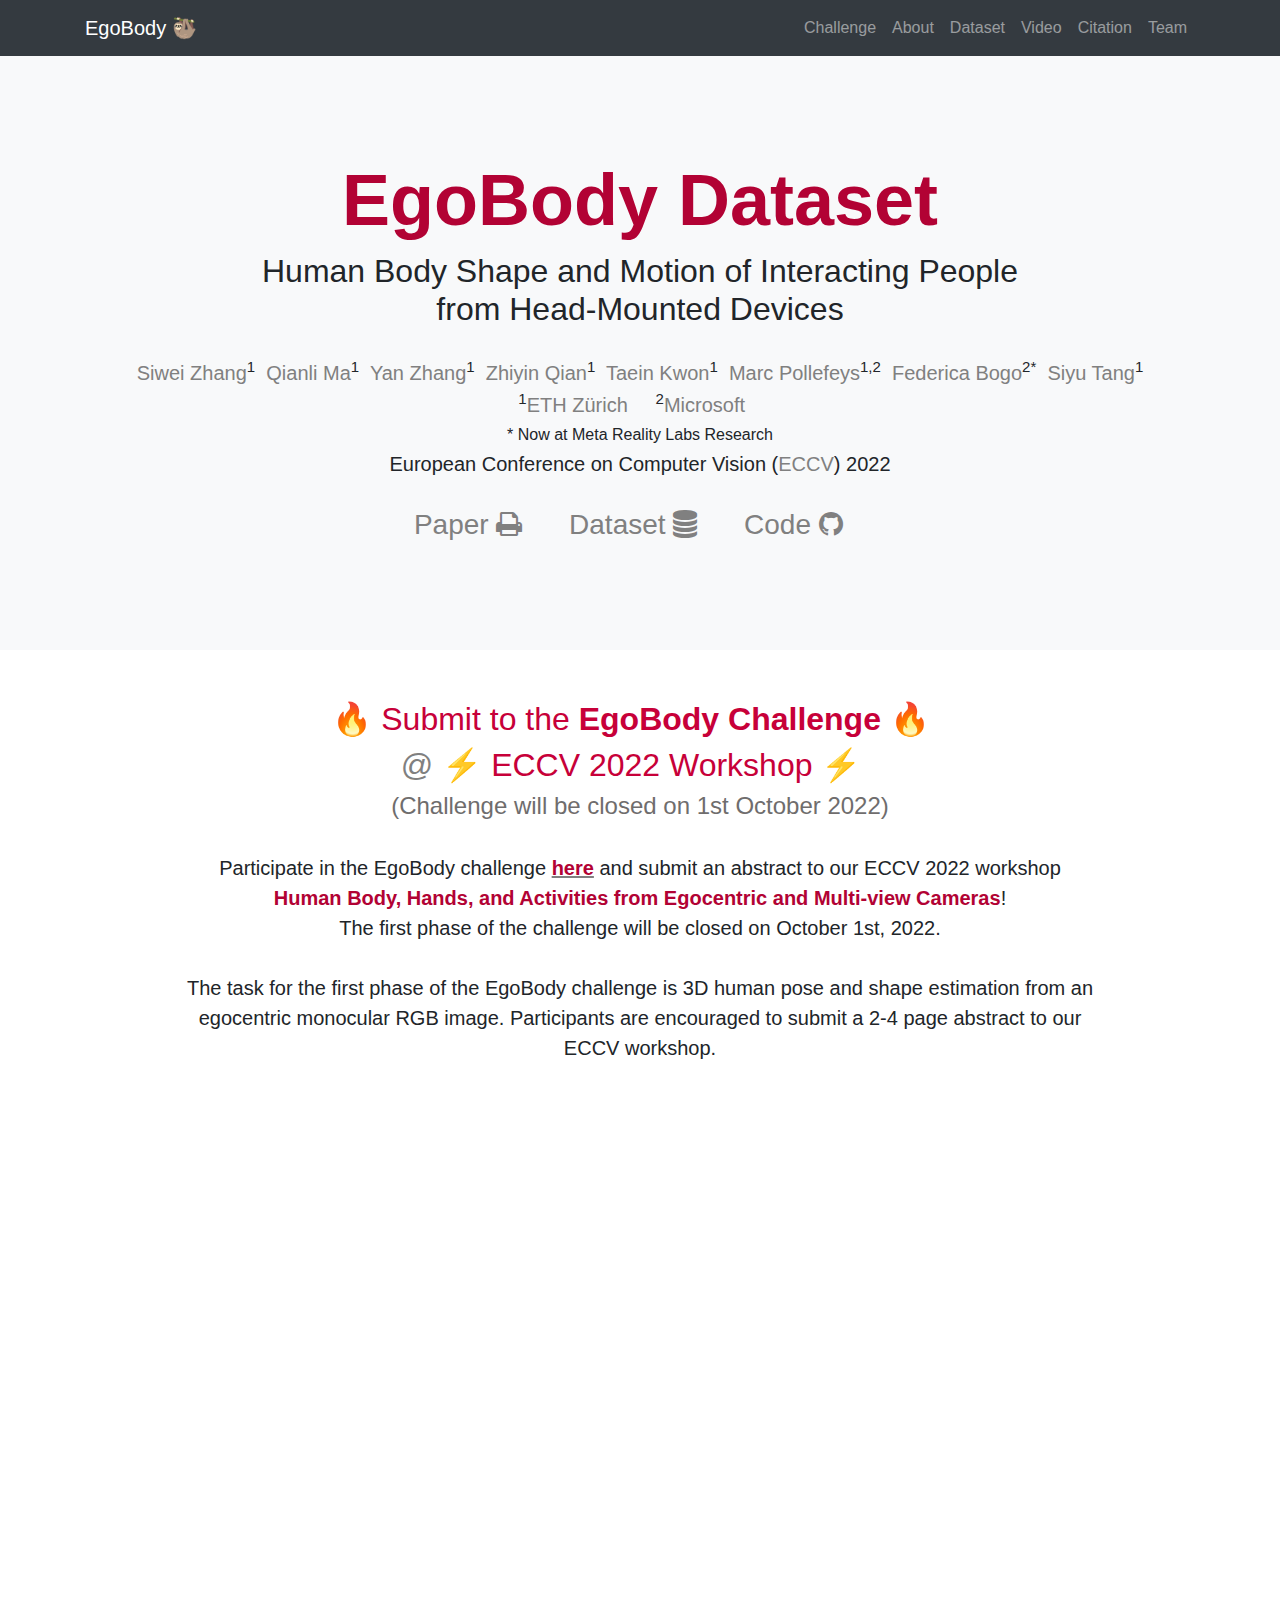
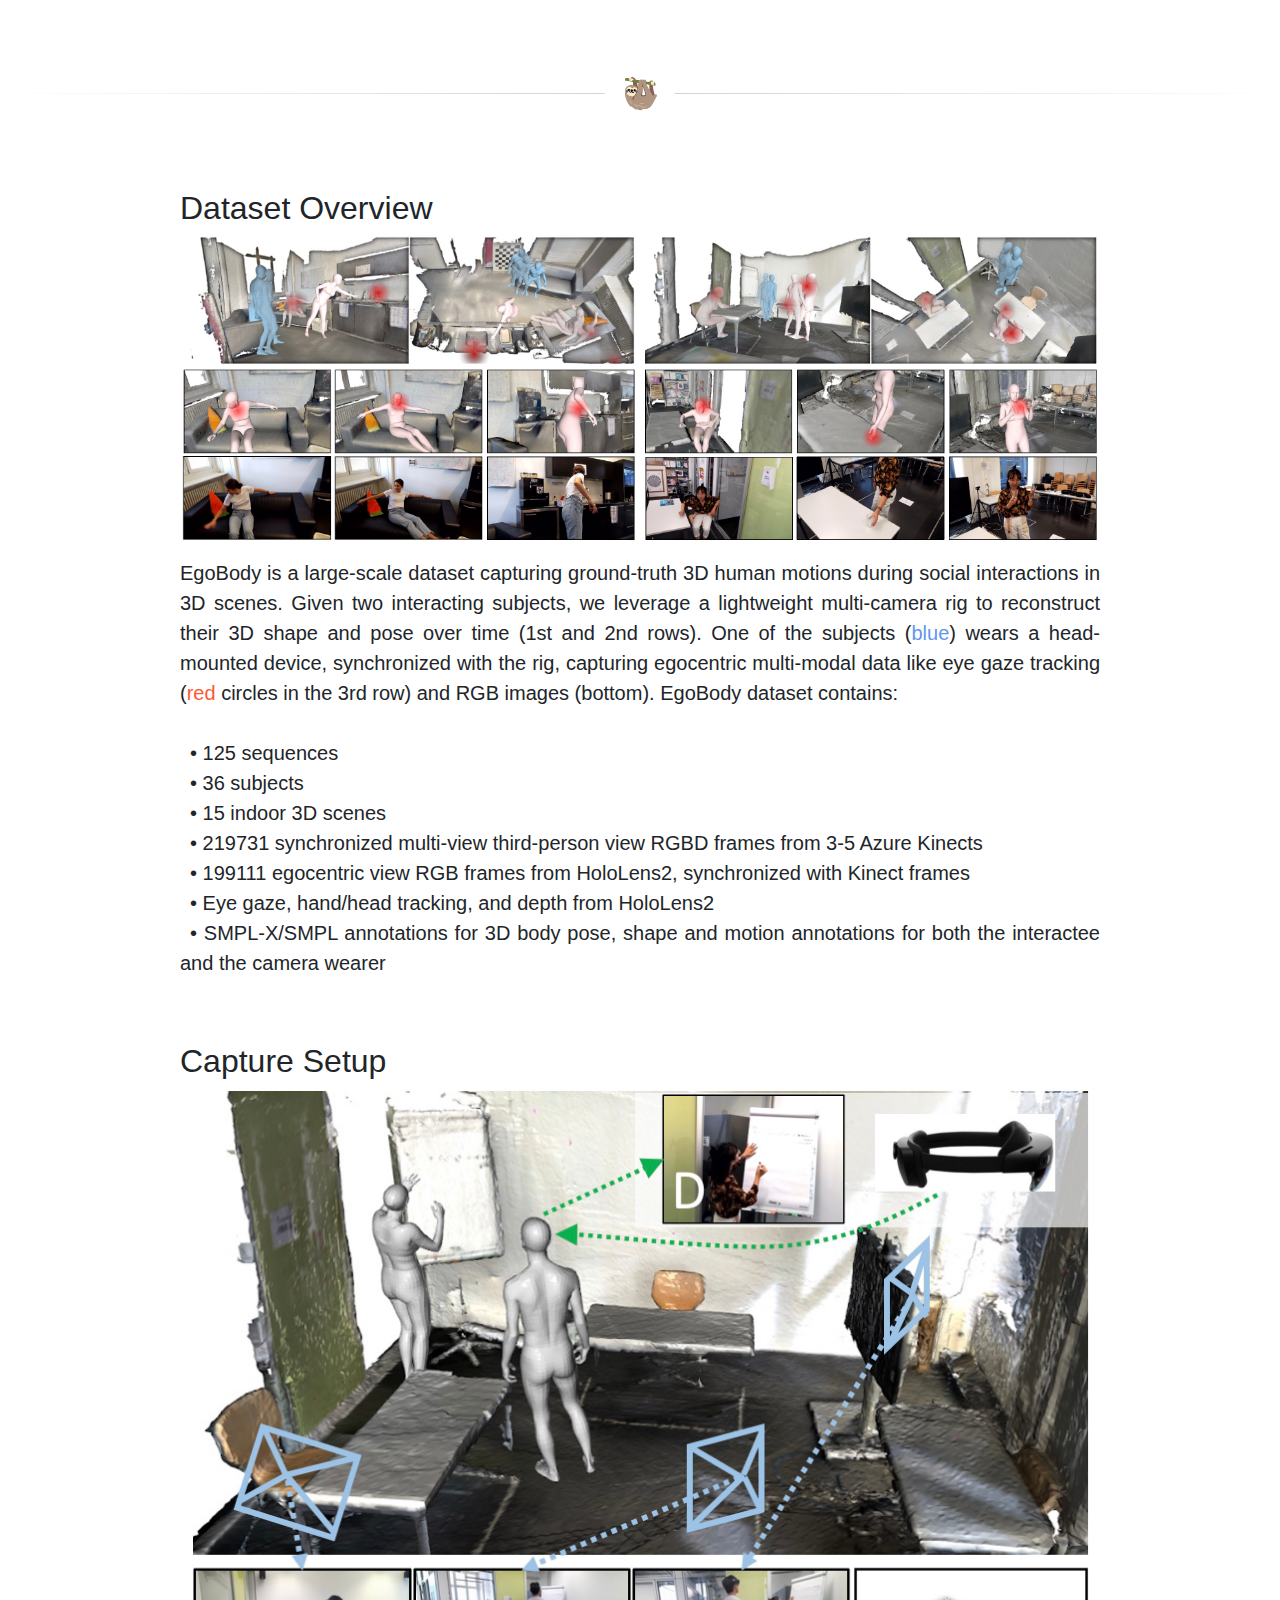
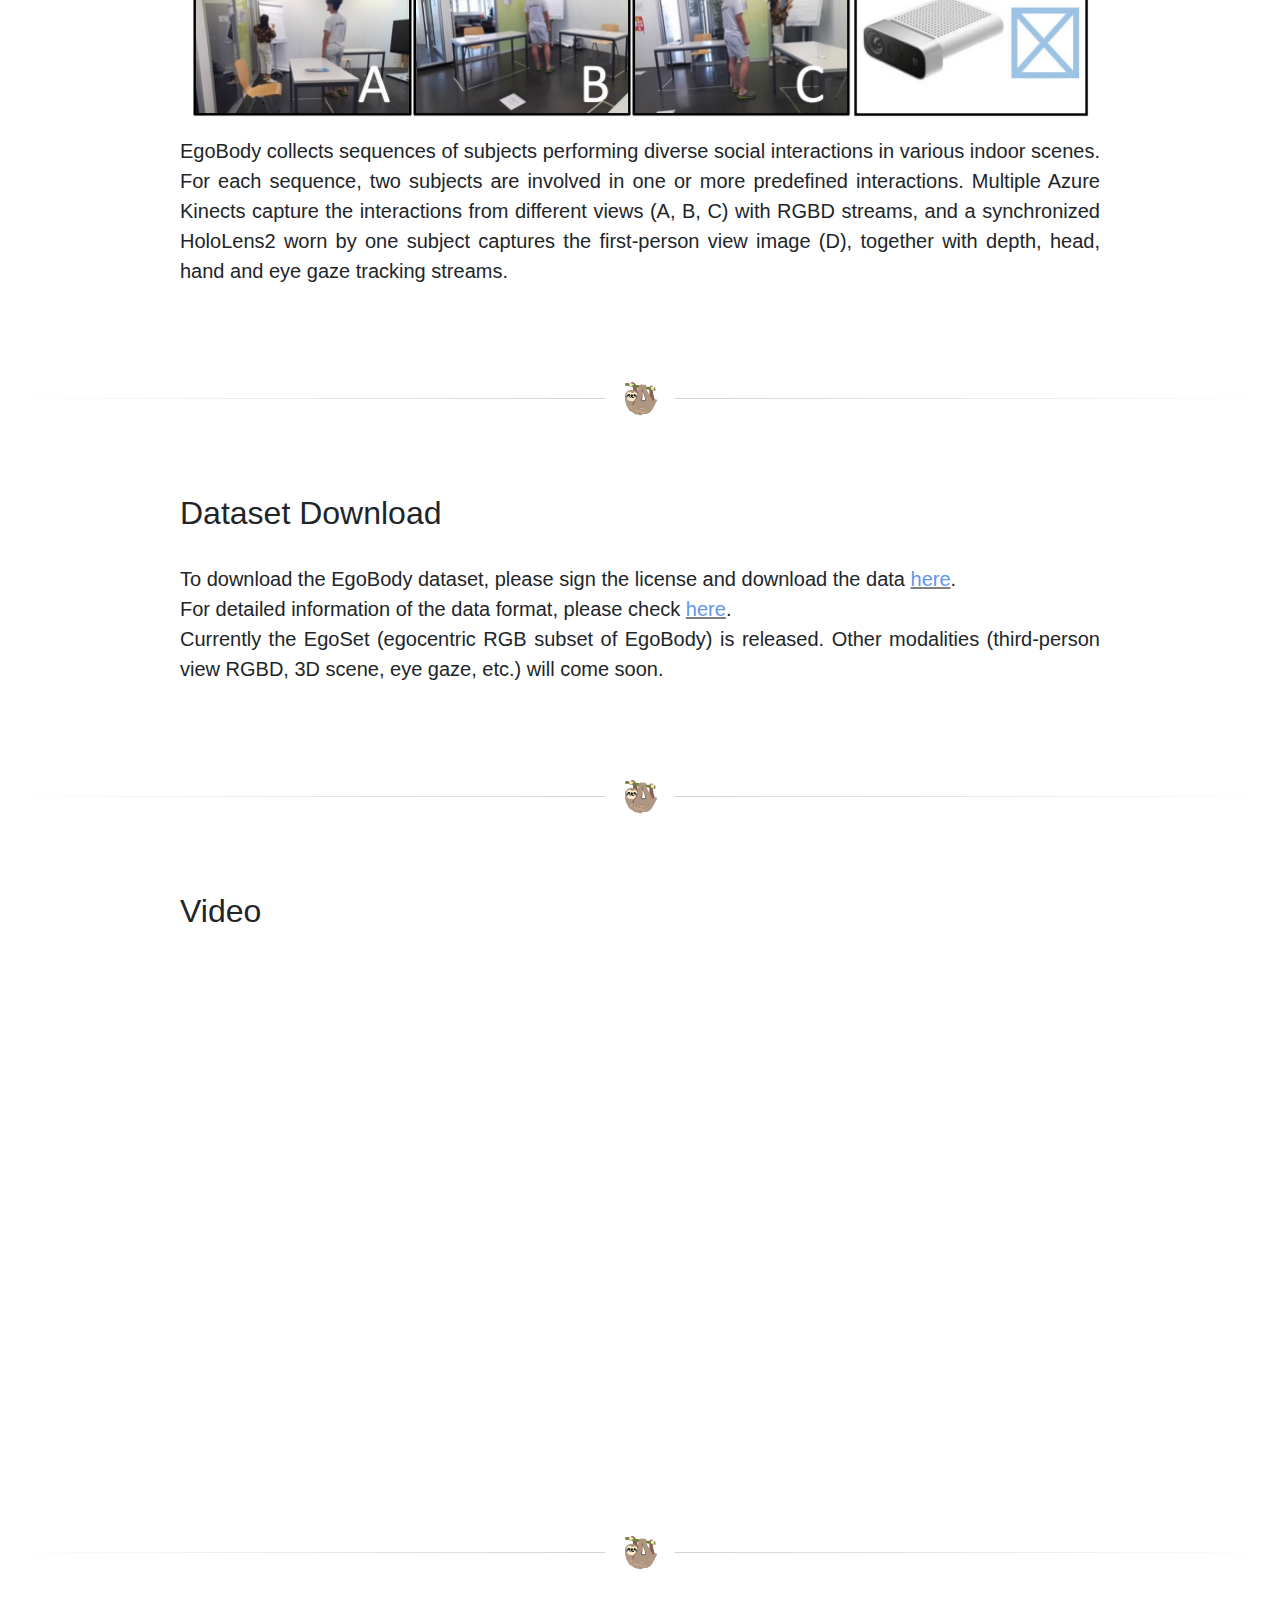
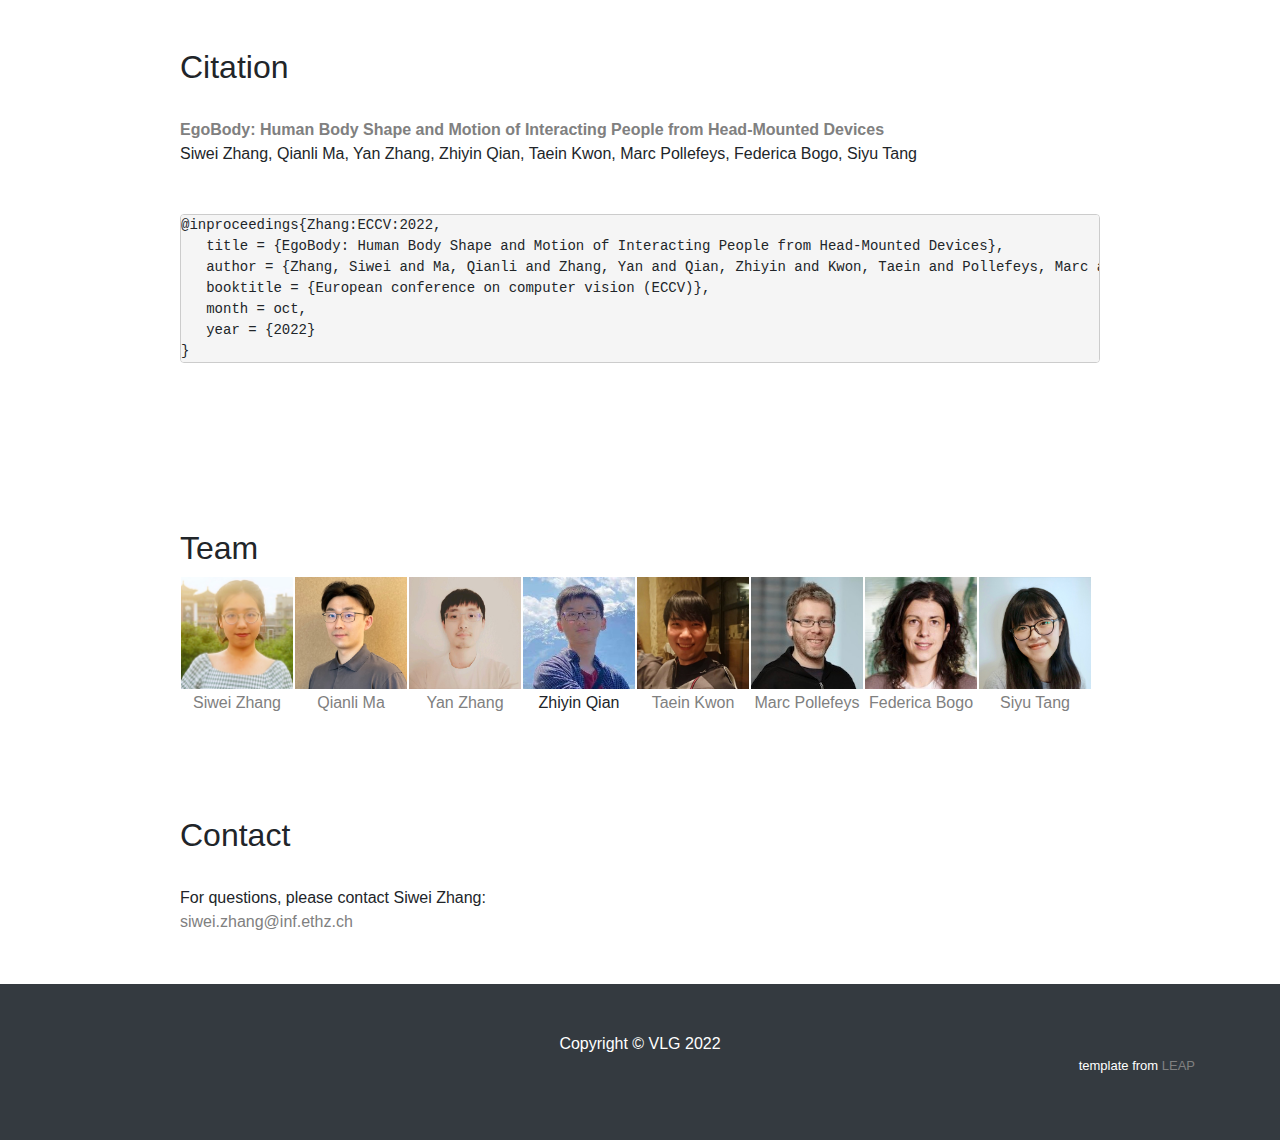
==== commit beaecb41: "correct typo" ====
--- a/egobody/egobody.html
+++ b/egobody/egobody.html
@@ -26,14 +26,14 @@
       <!-- nice figures  -->
 <!--      <link rel="stylesheet" href="css/font-awesome.css">-->
 <!--      <link rel="icon" type="image/jpg" href="images/egobody_logo1.jpg">-->
-       <link rel="icon" href="data:image/svg+xml,<svg xmlns=%22http://www.w3.org/2000/svg%22 viewBox=%220 0 100 100%22><text y=%22.9em%22 font-size=%2290%22>🦥</text></svg>">
+       <link rel="icon" href="data:image/svg+xml,<svg xmlns=%22http://www.w3.org/2000/svg%22 viewBox=%220 0 100 100%22><text y=%22.9em%22 font-size=%2290%22>&#129445</text></svg>">
 
    </head>
    <body id="page-top">
       <!-- Navigation -->
       <nav class="navbar navbar-expand-lg navbar-dark bg-dark fixed-top" id="mainNav">
          <div class="container">
-            <a class="navbar-brand js-scroll-trigger" href="#page-top">EgoBody 🦥</a>
+            <a class="navbar-brand js-scroll-trigger" href="#page-top">EgoBody &#129445</a>
             <button class="navbar-toggler" type="button" data-toggle="collapse" data-target="#navbarResponsive" aria-controls="navbarResponsive" aria-expanded="false" aria-label="Toggle navigation">
             <span class="navbar-toggler-icon"></span>
             </button>
@@ -138,7 +138,7 @@
       </header>
 
 
-<!--      <hr class="hr-fade-content" data-content="🦥">-->
+<!--      <hr class="hr-fade-content" data-content="&#129445">-->
 
       <section id="challenge" class="">
          <div class="container">
@@ -168,7 +168,7 @@
                    </div>
                    <div class="">
                     <h4 class="img-wide text-center">
-                        <font color="#6F6D6D ">(Challenge will be closed at 1st October 2022) </font>
+                        <font color="#6F6D6D ">(Challenge will be closed on 1st October 2022) </font>
                         <h4>
                    </div><br>
 
@@ -181,15 +181,15 @@
                            <br>
                            <a class="publink" target="_blank" href="https://sites.google.com/view/egocentric-hand-body-activity"><b><font color="#B20234 ">Human Body, Hands, and Activities from Egocentric and Multi-view Cameras</font></b></a>!</b>
                             <br>
-                            The first phase of the challenge will be closed at <b>October 1st, 2022</b>.
+                            The first phase of the challenge will be closed on <b>October 1st, 2022</b>.
 <!--                       <b>In conjunction with ECCV 2022 workshop:-->
 <!--                       <a class="publink" target="_blank" href="https://sites.google.com/view/egocentric-hand-body-activity"><b><font color="#3383FF">Human Body, Hands, and Activities from Egocentric and Multi-view Cameras</font></b></a>,-->
 <!--                       we introduce the first EgoBody challenge.-->
 <!--                           To participate in the EgoBody challenge, submit your results-->
 <!--                      <a class="publink" target="_blank" href="https://codalab.lisn.upsaclay.fr/competitions/6351"><b><font color="#3383FF">here</font></b></a>!</b>-->
                        <br><br>
-                       The task for the first phase of EgoBody challenge is 3D human pose and shape estimation from egocentric monocular RGB image.
-                       Participants are encouranged to submit a 2-4 page abstract to our ECCV workshop.
+                       The task for the first phase of the EgoBody challenge is 3D human pose and shape estimation from an egocentric monocular RGB image.
+                       Participants are encouraged to submit a 2-4 page abstract to our ECCV workshop.
 <!--                   </h4>-->
                    </p>
 
@@ -218,7 +218,7 @@
          </div>
       </section>
 
-      <hr class="hr-fade-content" data-content="🦥">
+      <hr class="hr-fade-content" data-content="&#129445">
 
       <section id="about" class="about-section">
          <div class="container">
@@ -296,7 +296,7 @@
          </div>
       </section>
 
-      <hr class="hr-fade-content" data-content="🦥">
+      <hr class="hr-fade-content" data-content="&#129445">
 
       <section id="dataset" class="">
          <div class="container">
@@ -316,7 +316,7 @@
          </div>
       </section>
 
-      <hr class="hr-fade-content" data-content="🦥">
+      <hr class="hr-fade-content" data-content="&#129445">
 
       <section id="video" class="">
          <div class="container">
@@ -363,7 +363,7 @@
 
 
 
-      <hr class="hr-fade-content" data-content="🦥">
+      <hr class="hr-fade-content" data-content="&#129445">
 
       <section id="citation" class="">
          <div class="container">
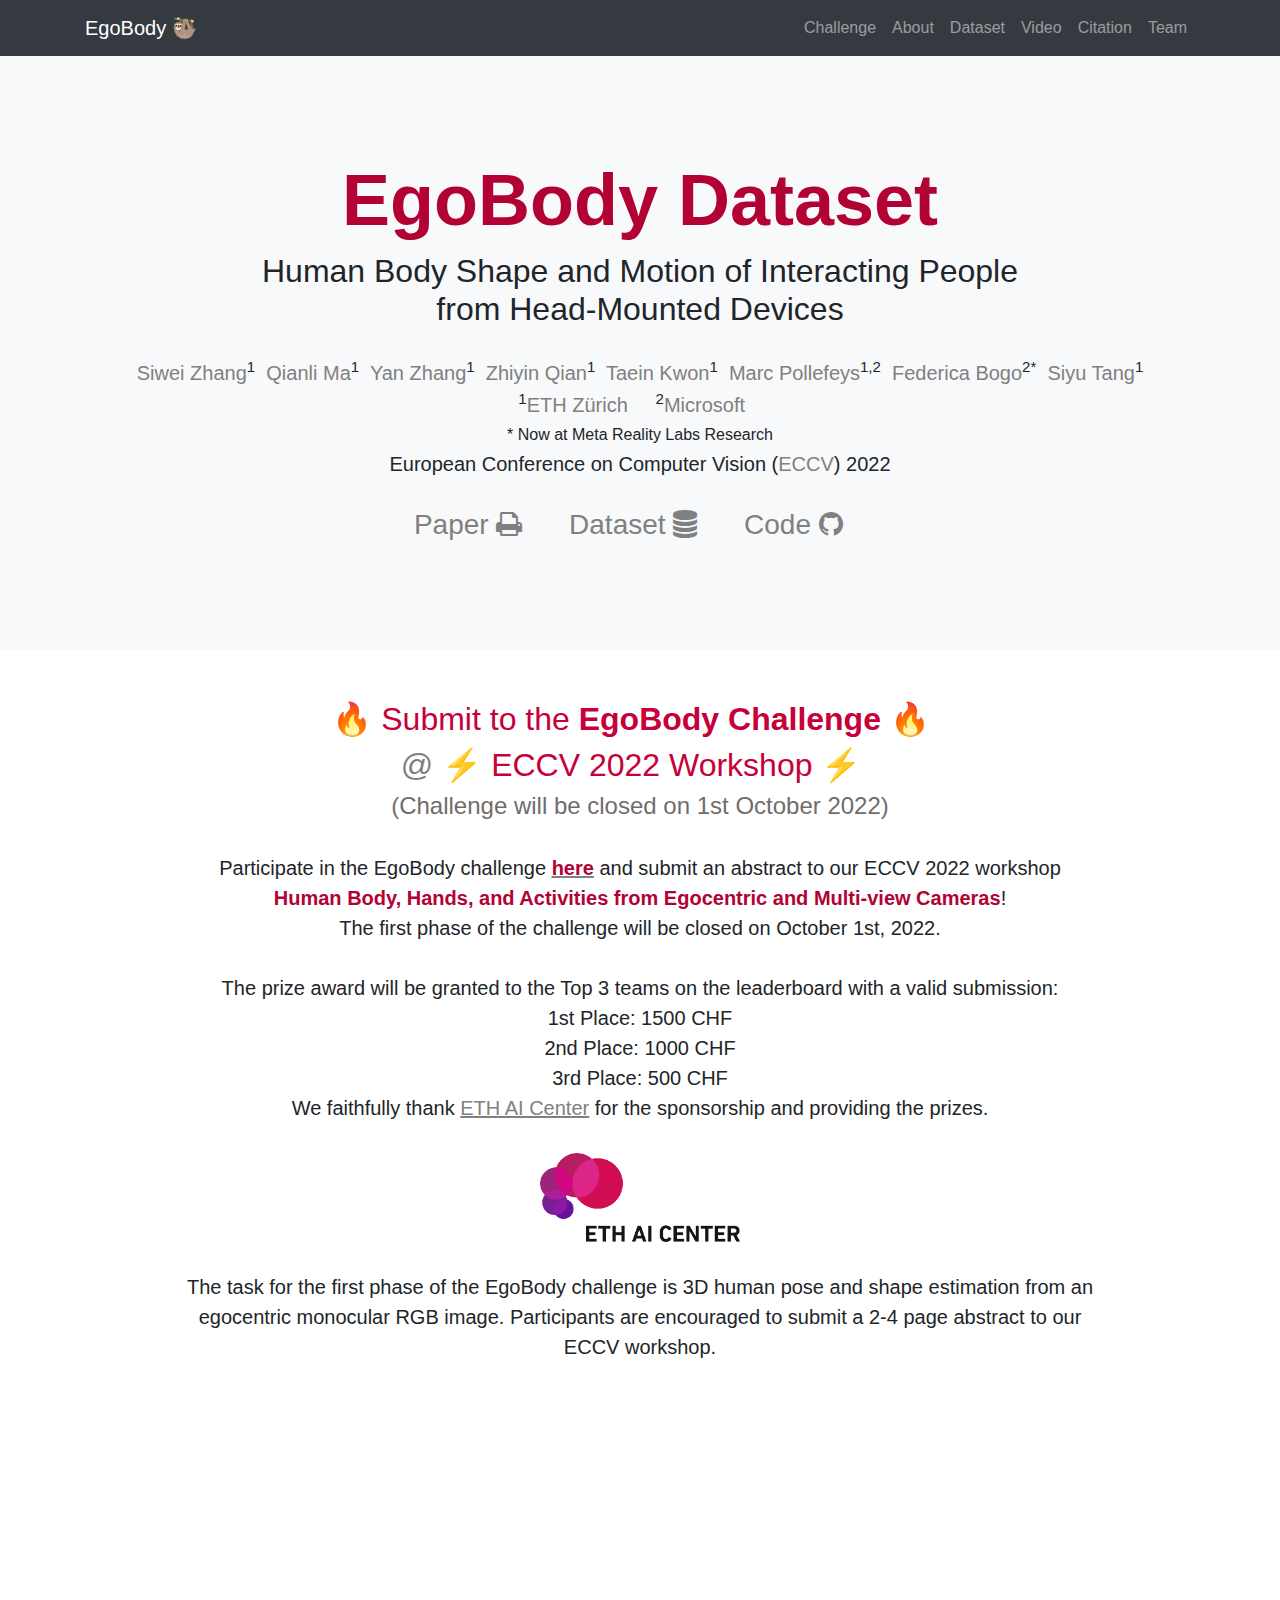
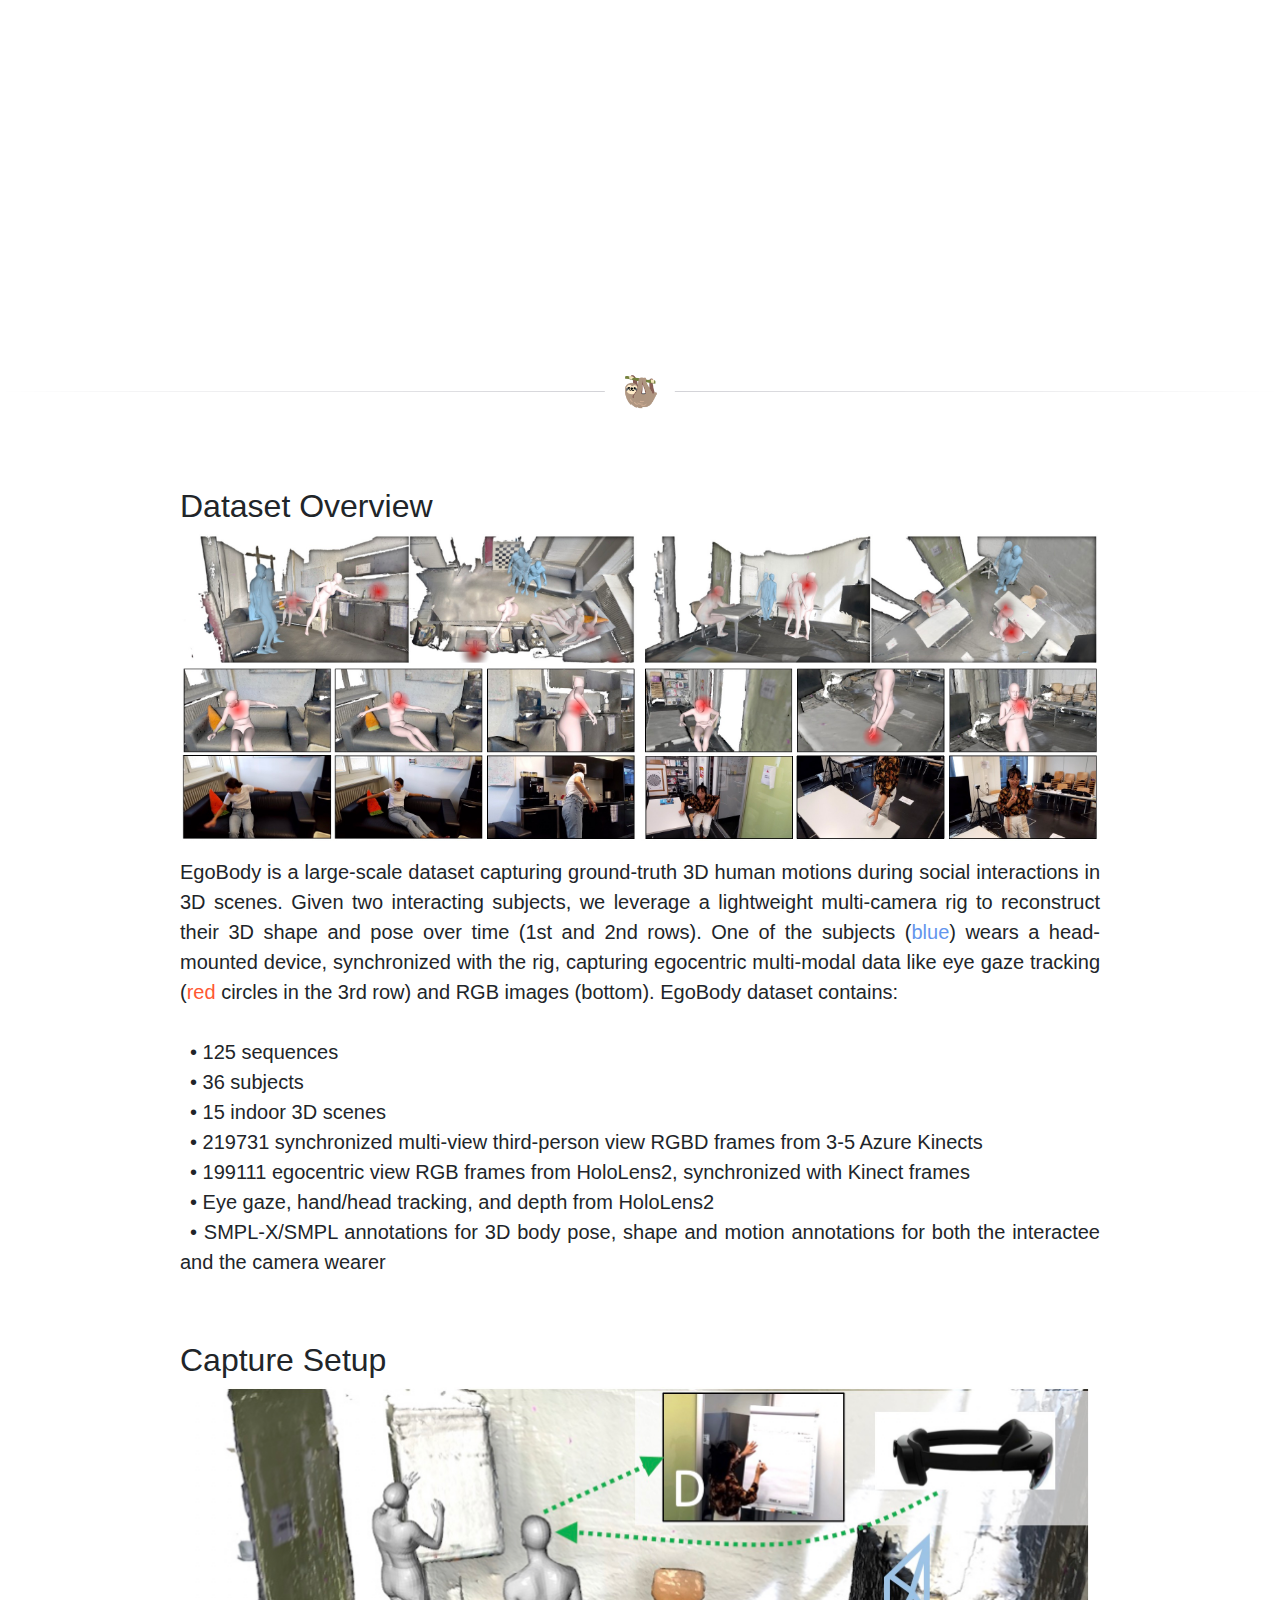
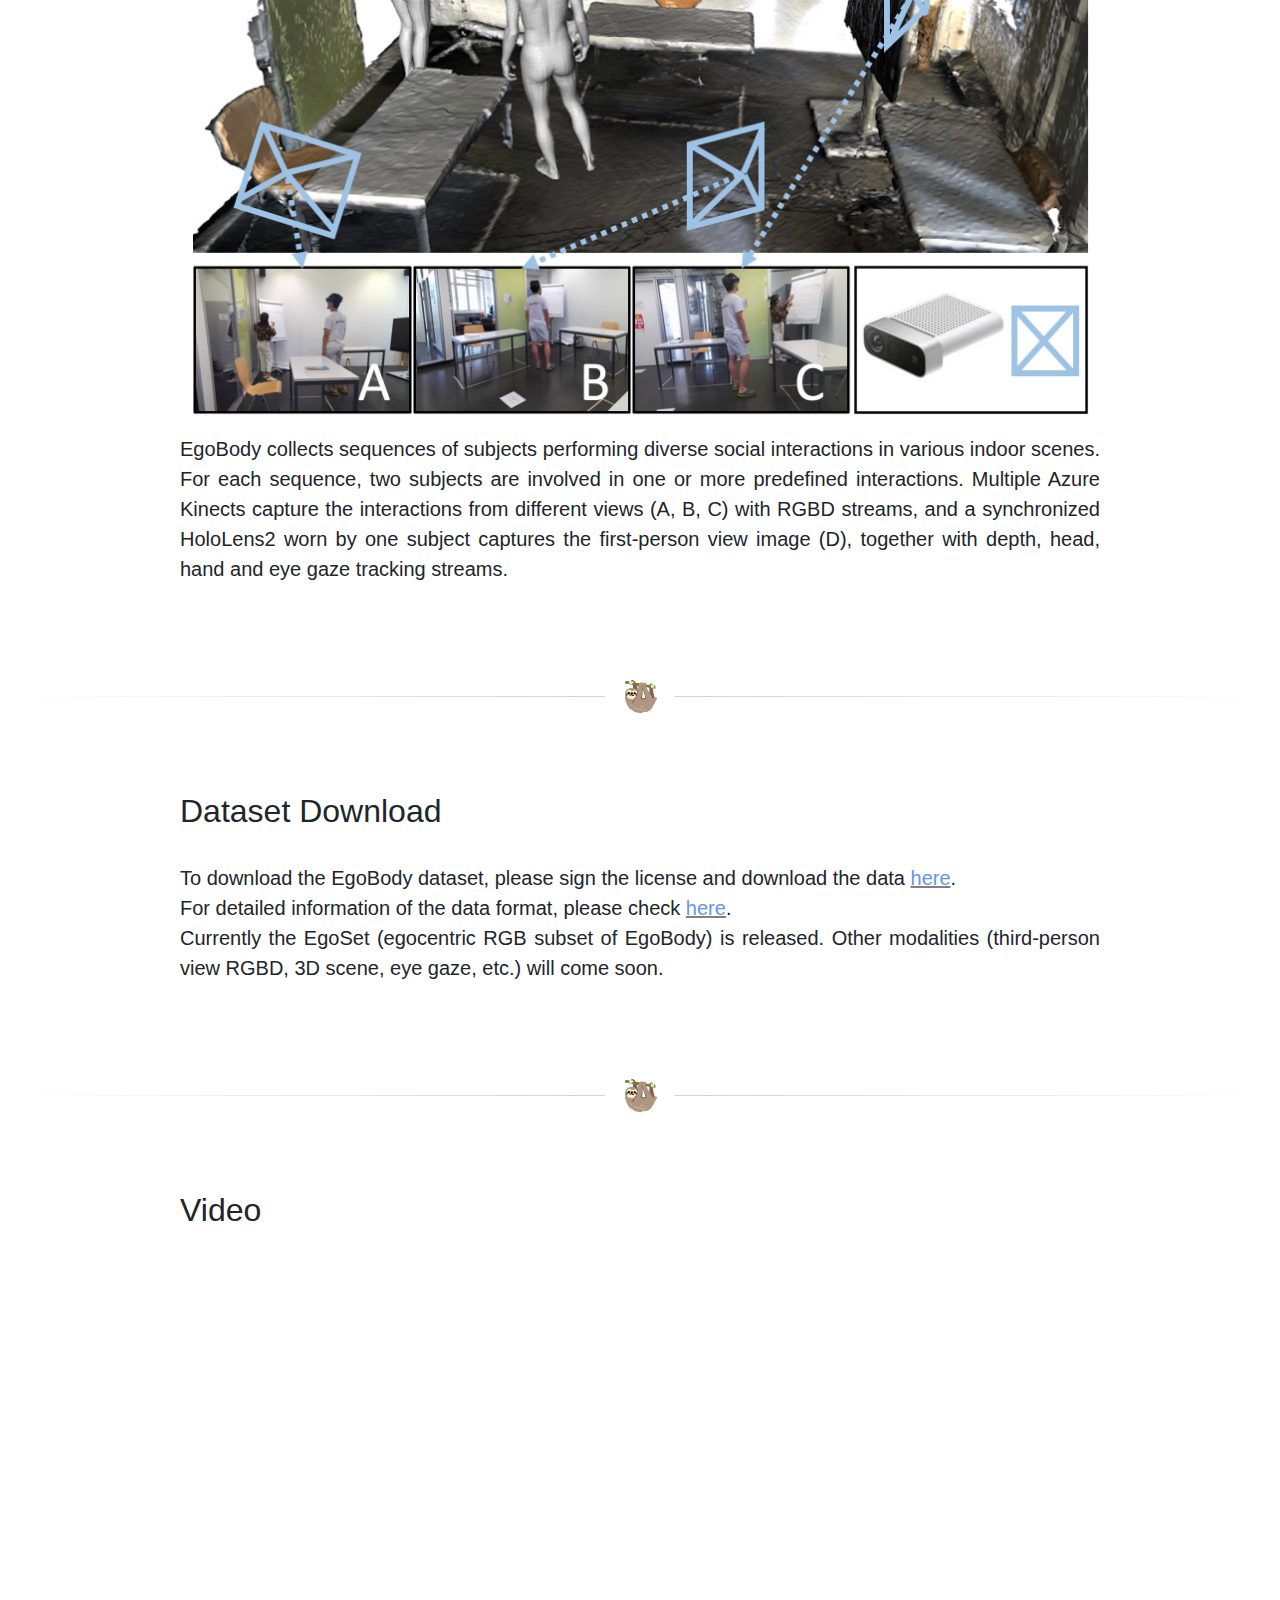
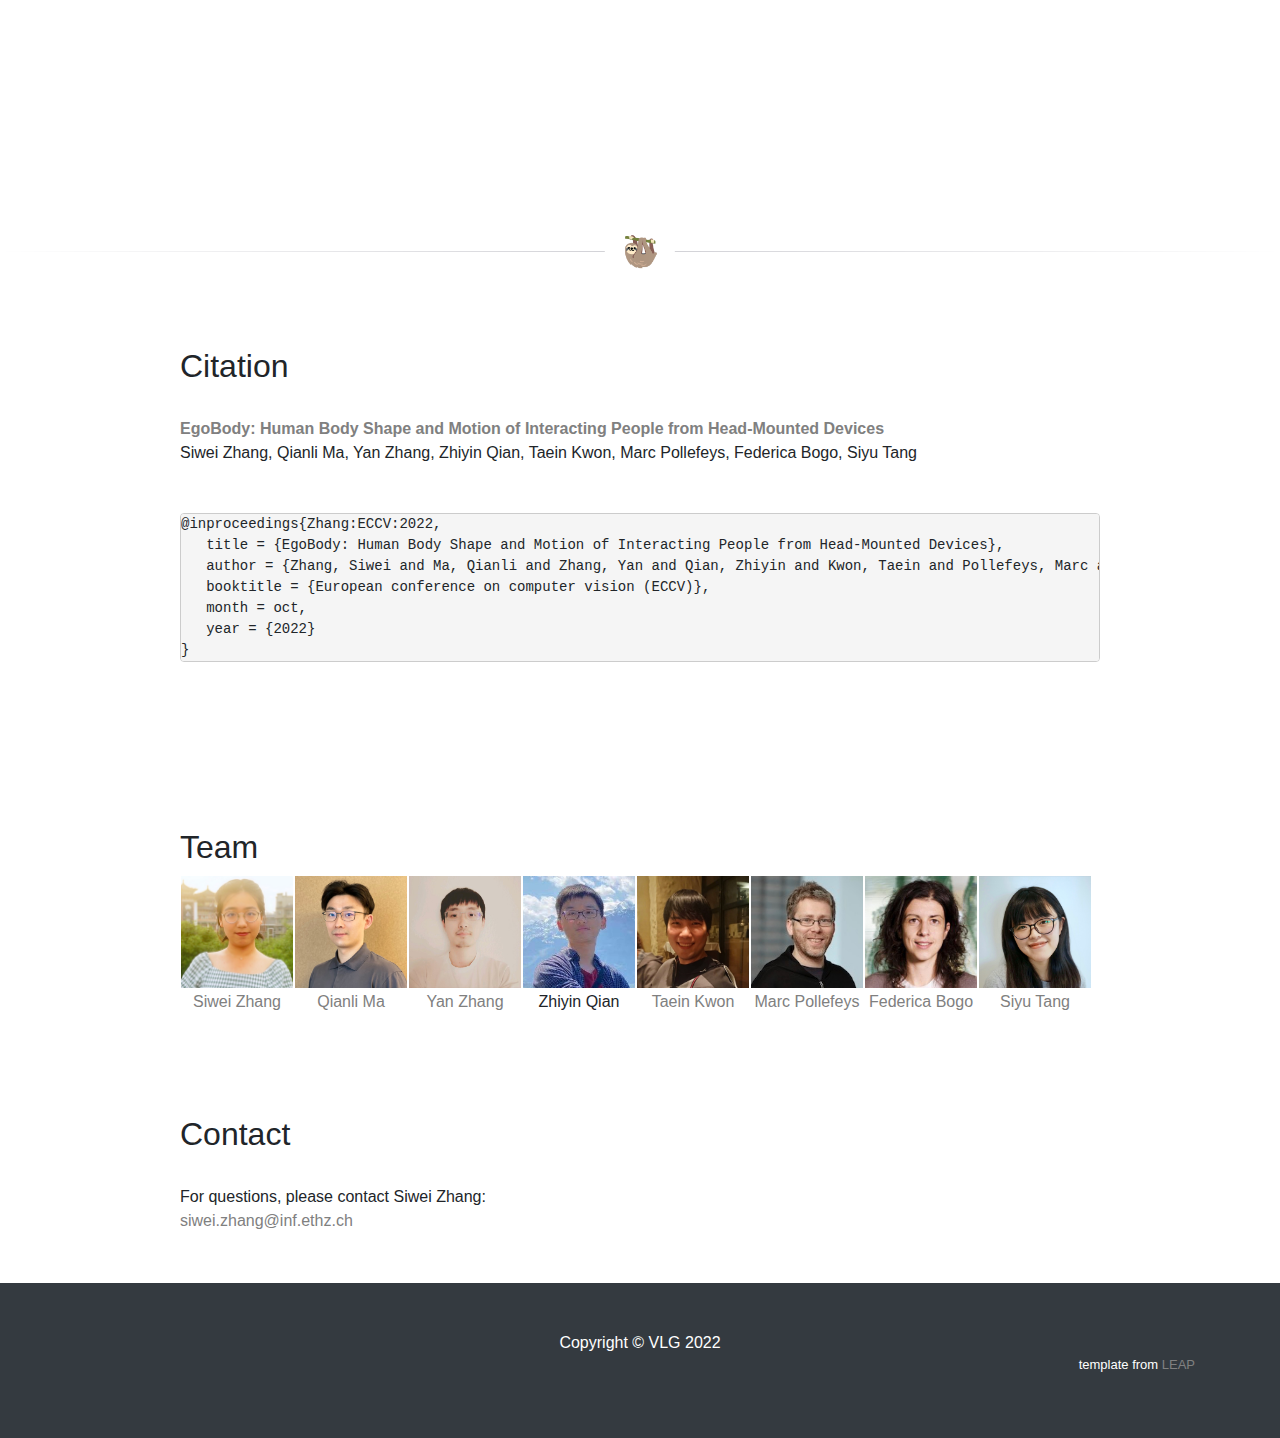
==== commit 123731f1: "update egobody prize" ====
--- a/egobody/egobody.html
+++ b/egobody/egobody.html
@@ -187,6 +187,17 @@
 <!--                       we introduce the first EgoBody challenge.-->
 <!--                           To participate in the EgoBody challenge, submit your results-->
 <!--                      <a class="publink" target="_blank" href="https://codalab.lisn.upsaclay.fr/competitions/6351"><b><font color="#3383FF">here</font></b></a>!</b>-->
+
+                       <br><br>
+                       The prize award will be granted to the Top 3 teams on the leaderboard with a valid submission: <br>
+                       <b>1st Place: 1500 CHF <br>
+                       2nd Place: 1000 CHF <br>
+                       3rd Place: 500 CHF <br></b>
+
+                       We faithfully thank <a class="publink" target="_blank" href="https://ai.ethz.ch/"><u><b>ETH AI Center</b></u></a> for the sponsorship and providing the prizes.
+
+                       <br><br> <a class="publink" target="_blank" href="https://ai.ethz.ch/"><img class="img-fluid" alt="method overview" src="images/AIcenter_logo.png" width="200"></a> 
+
                        <br><br>
                        The task for the first phase of the EgoBody challenge is 3D human pose and shape estimation from an egocentric monocular RGB image.
                        Participants are encouraged to submit a 2-4 page abstract to our ECCV workshop.
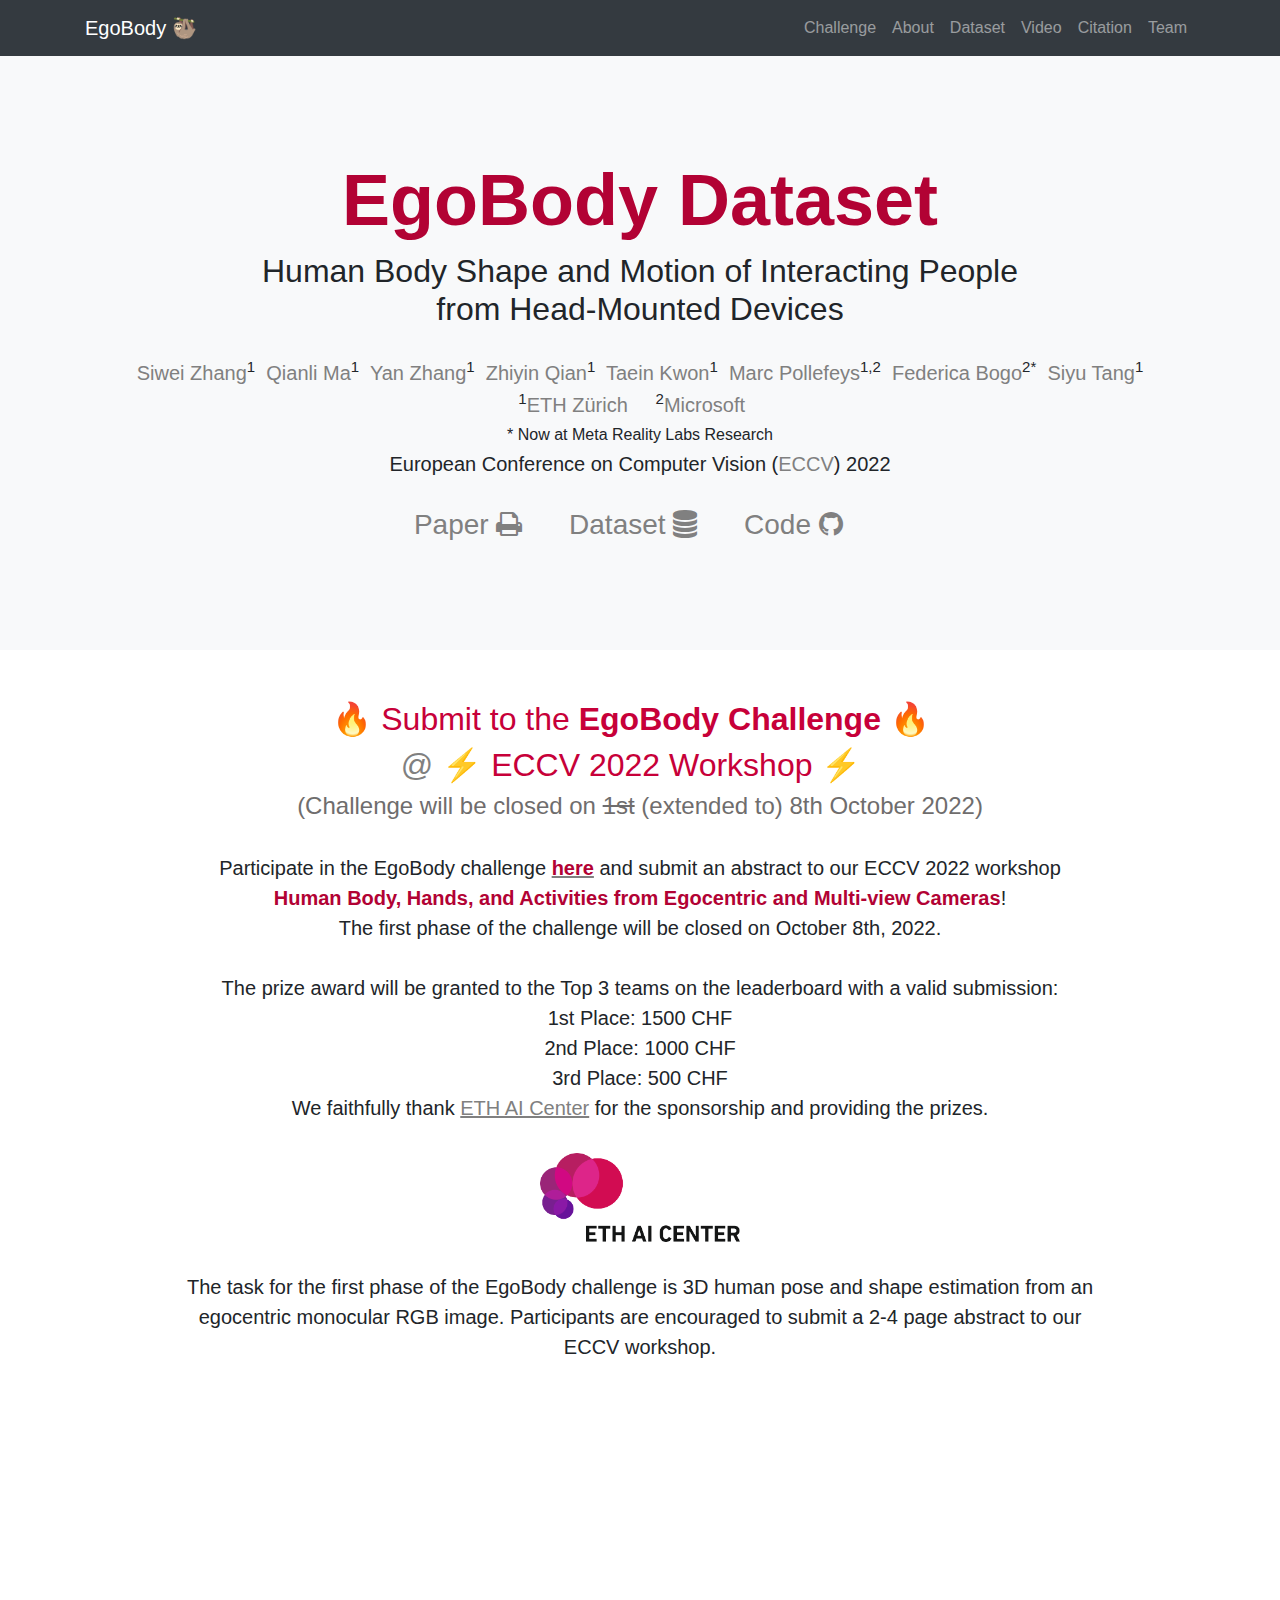
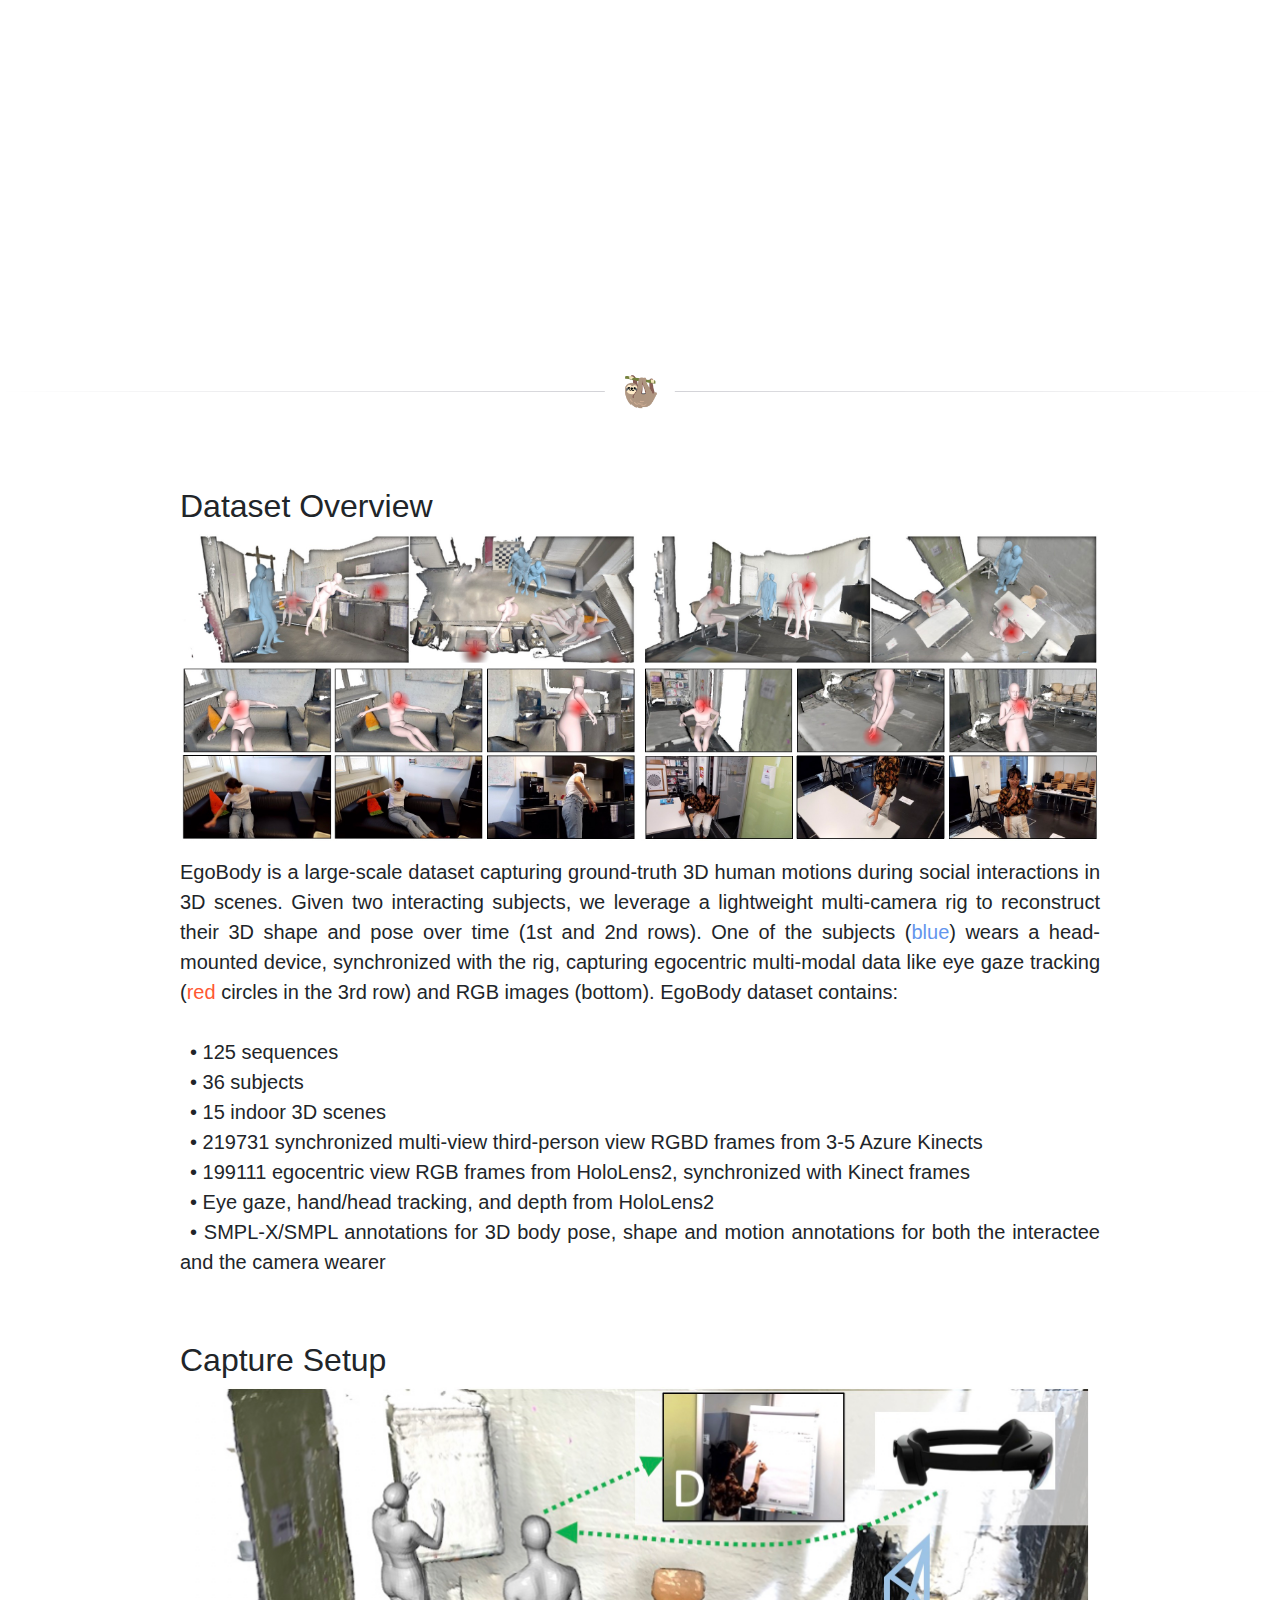
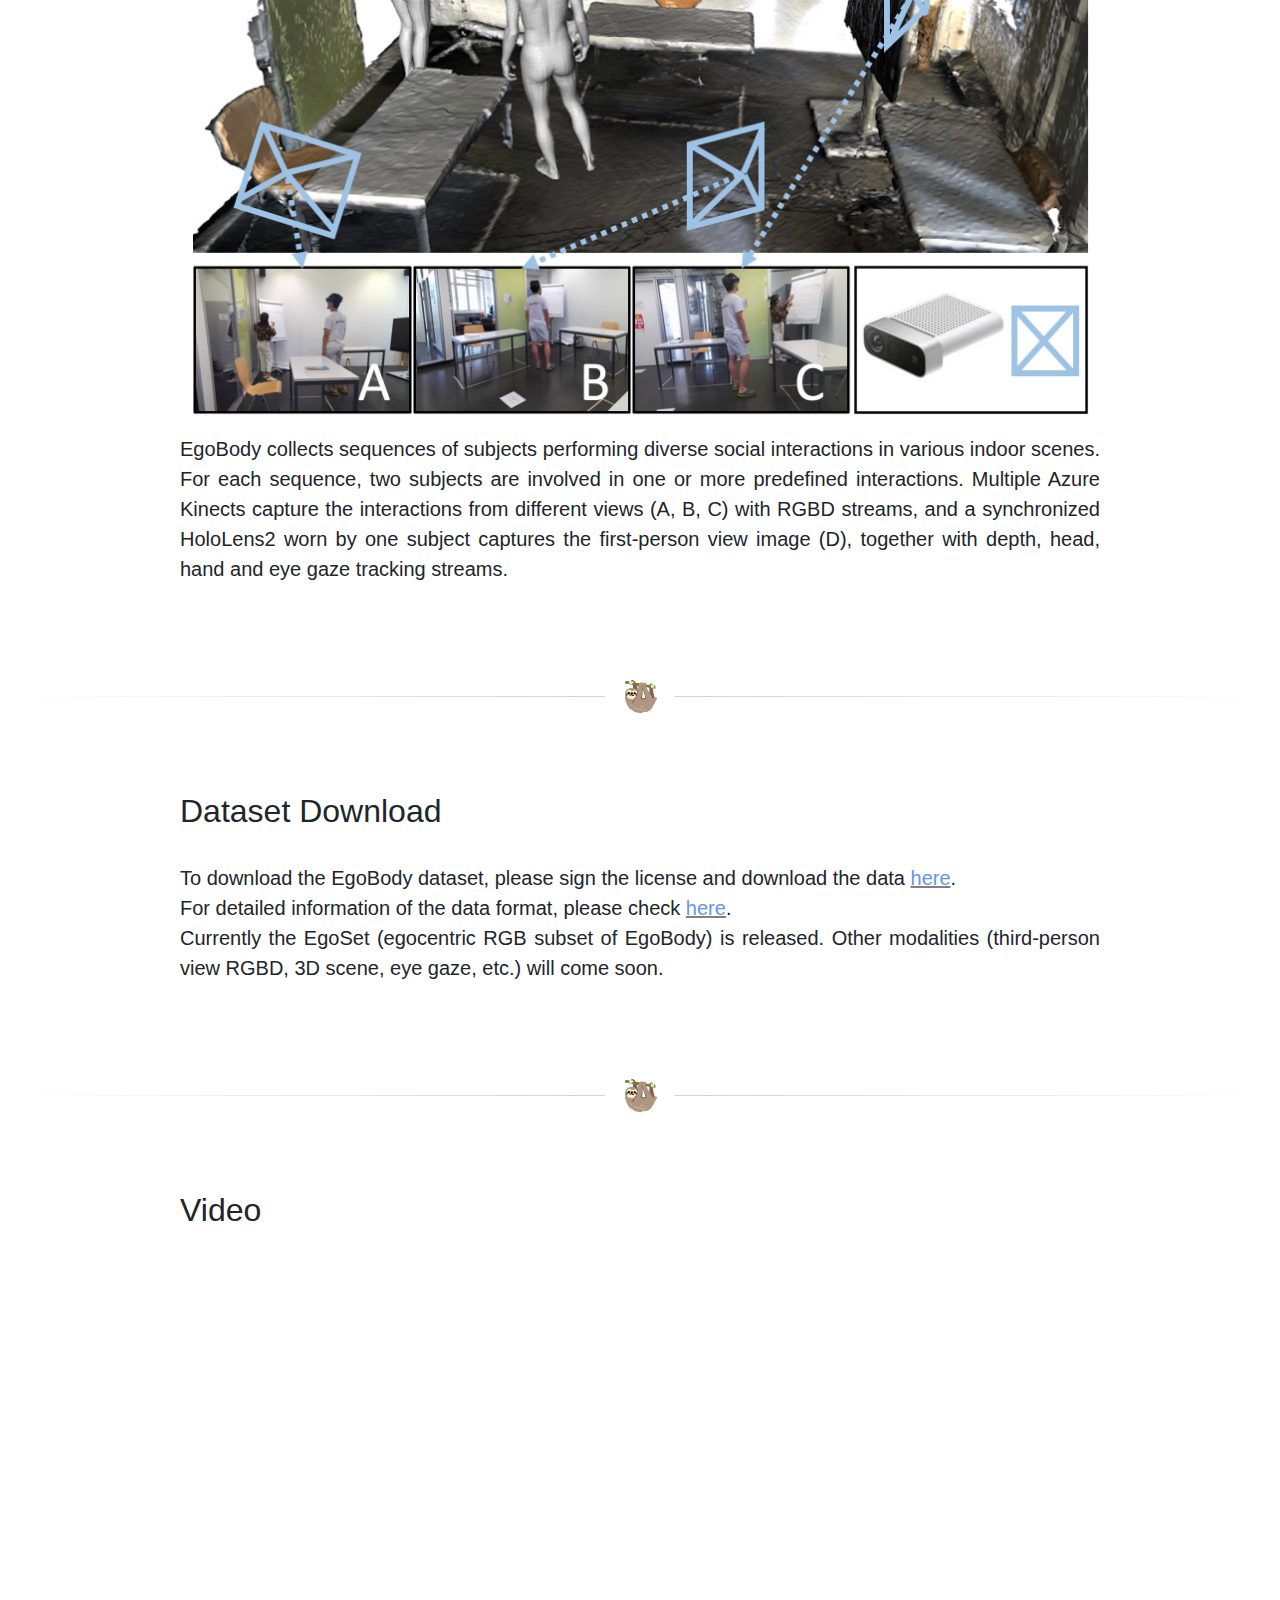
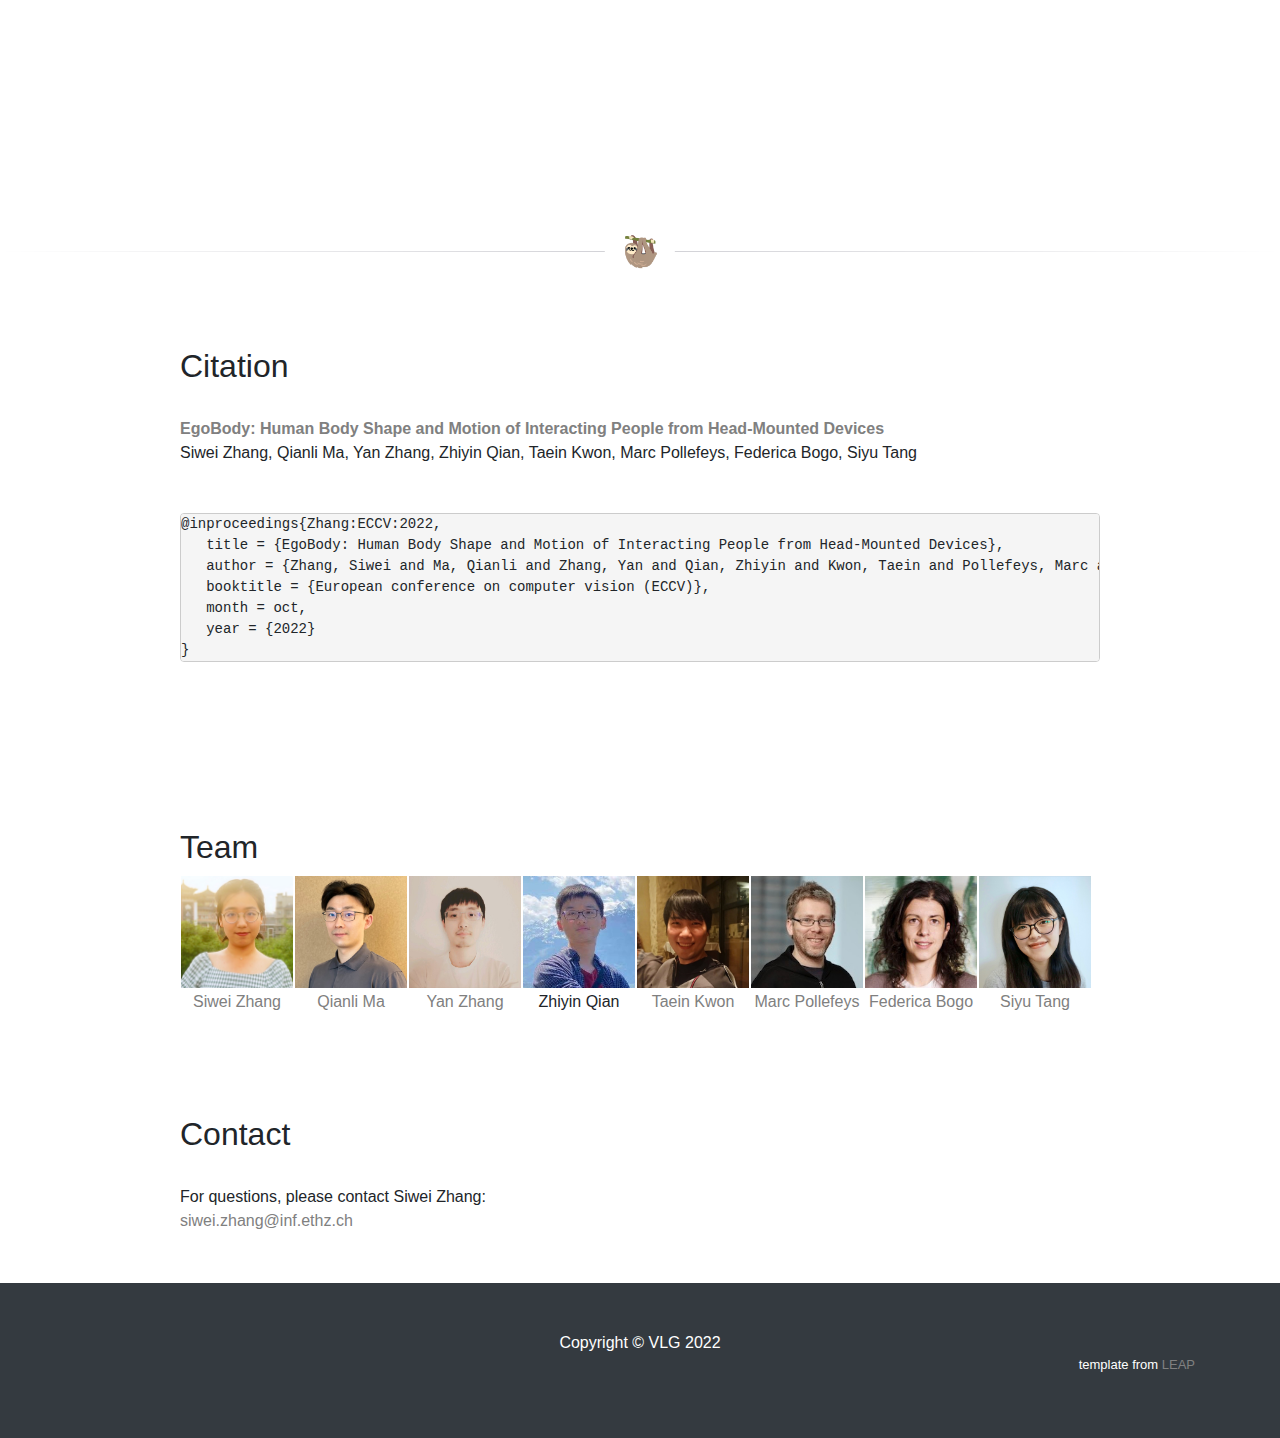
==== commit 25936d2d: "update egobody ddl" ====
--- a/egobody/egobody.html
+++ b/egobody/egobody.html
@@ -168,7 +168,7 @@
                    </div>
                    <div class="">
                     <h4 class="img-wide text-center">
-                        <font color="#6F6D6D ">(Challenge will be closed on 1st October 2022) </font>
+                        <font color="#6F6D6D ">(Challenge will be closed on <del>1st</del> (extended to) 8th October 2022) </font>
                         <h4>
                    </div><br>
 
@@ -181,7 +181,7 @@
                            <br>
                            <a class="publink" target="_blank" href="https://sites.google.com/view/egocentric-hand-body-activity"><b><font color="#B20234 ">Human Body, Hands, and Activities from Egocentric and Multi-view Cameras</font></b></a>!</b>
                             <br>
-                            The first phase of the challenge will be closed on <b>October 1st, 2022</b>.
+                            The first phase of the challenge will be closed on <b>October 8th, 2022</b>.
 <!--                       <b>In conjunction with ECCV 2022 workshop:-->
 <!--                       <a class="publink" target="_blank" href="https://sites.google.com/view/egocentric-hand-body-activity"><b><font color="#3383FF">Human Body, Hands, and Activities from Egocentric and Multi-view Cameras</font></b></a>,-->
 <!--                       we introduce the first EgoBody challenge.-->
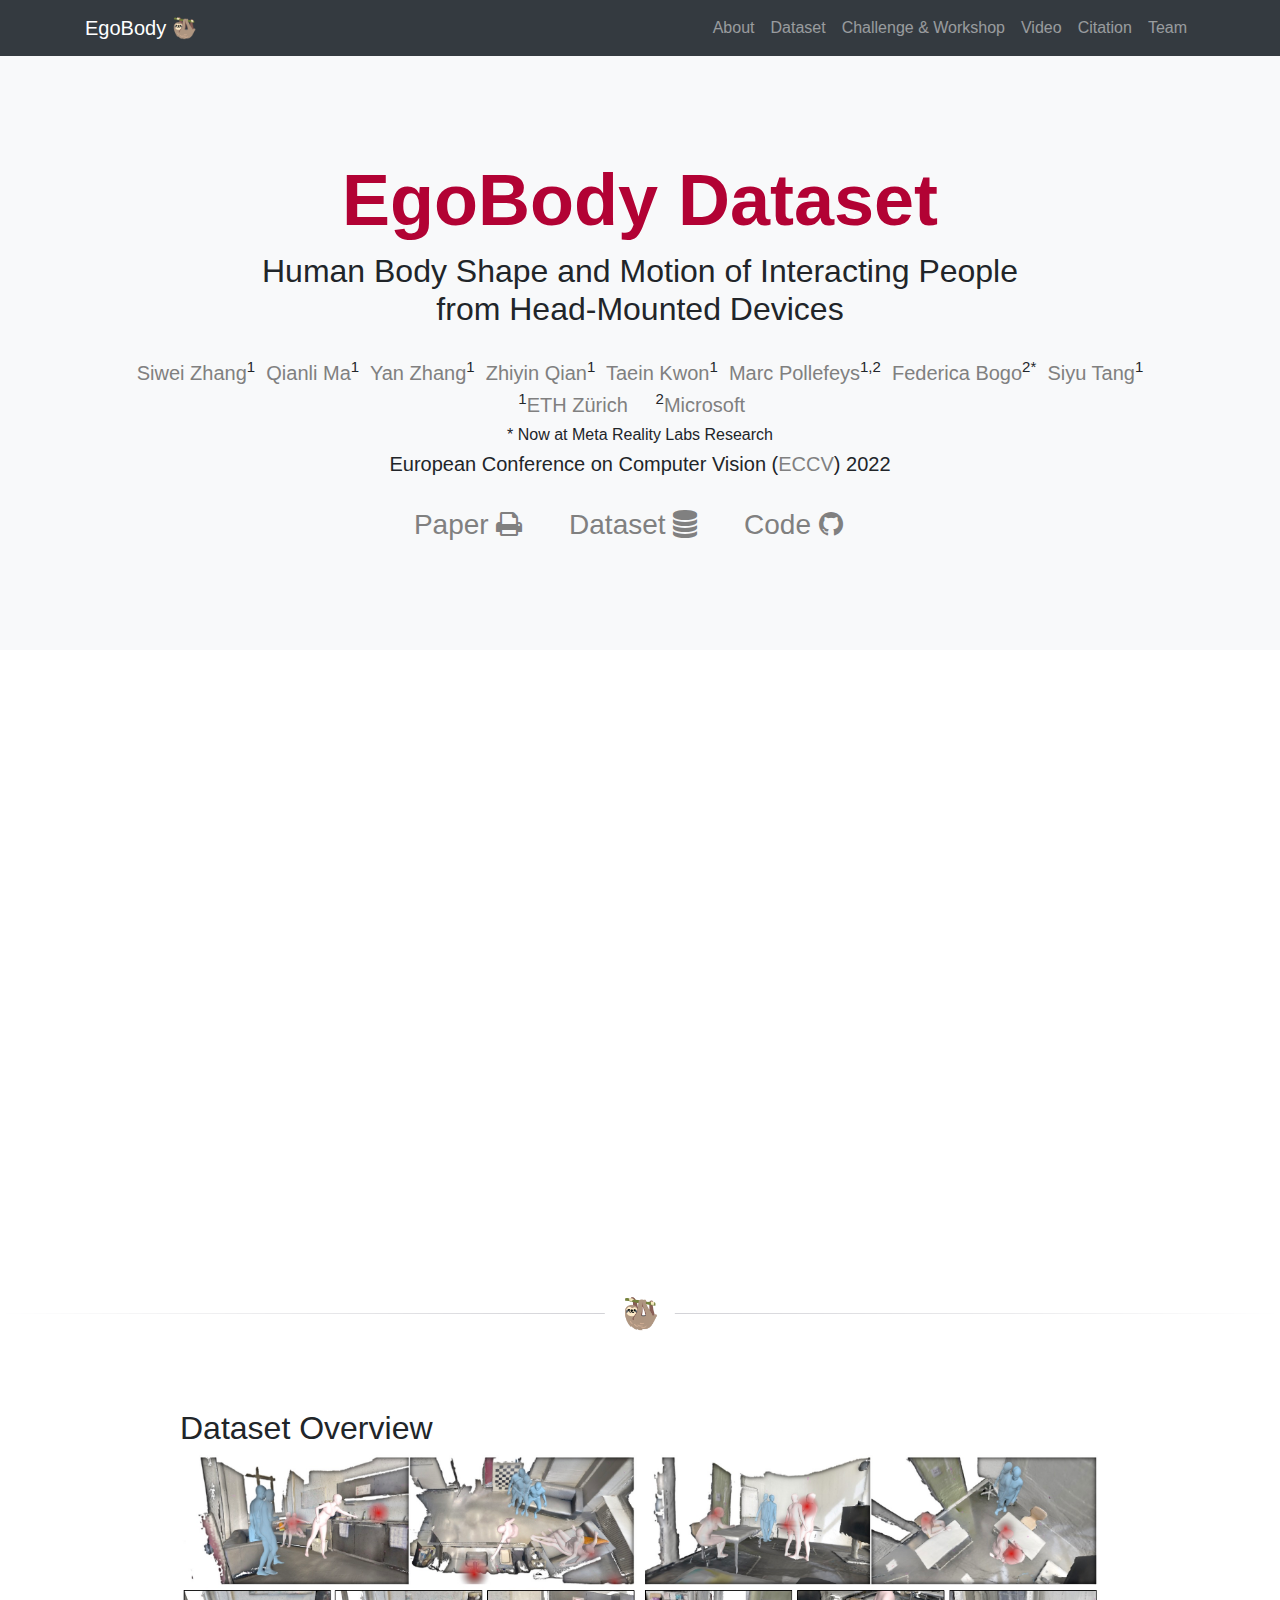
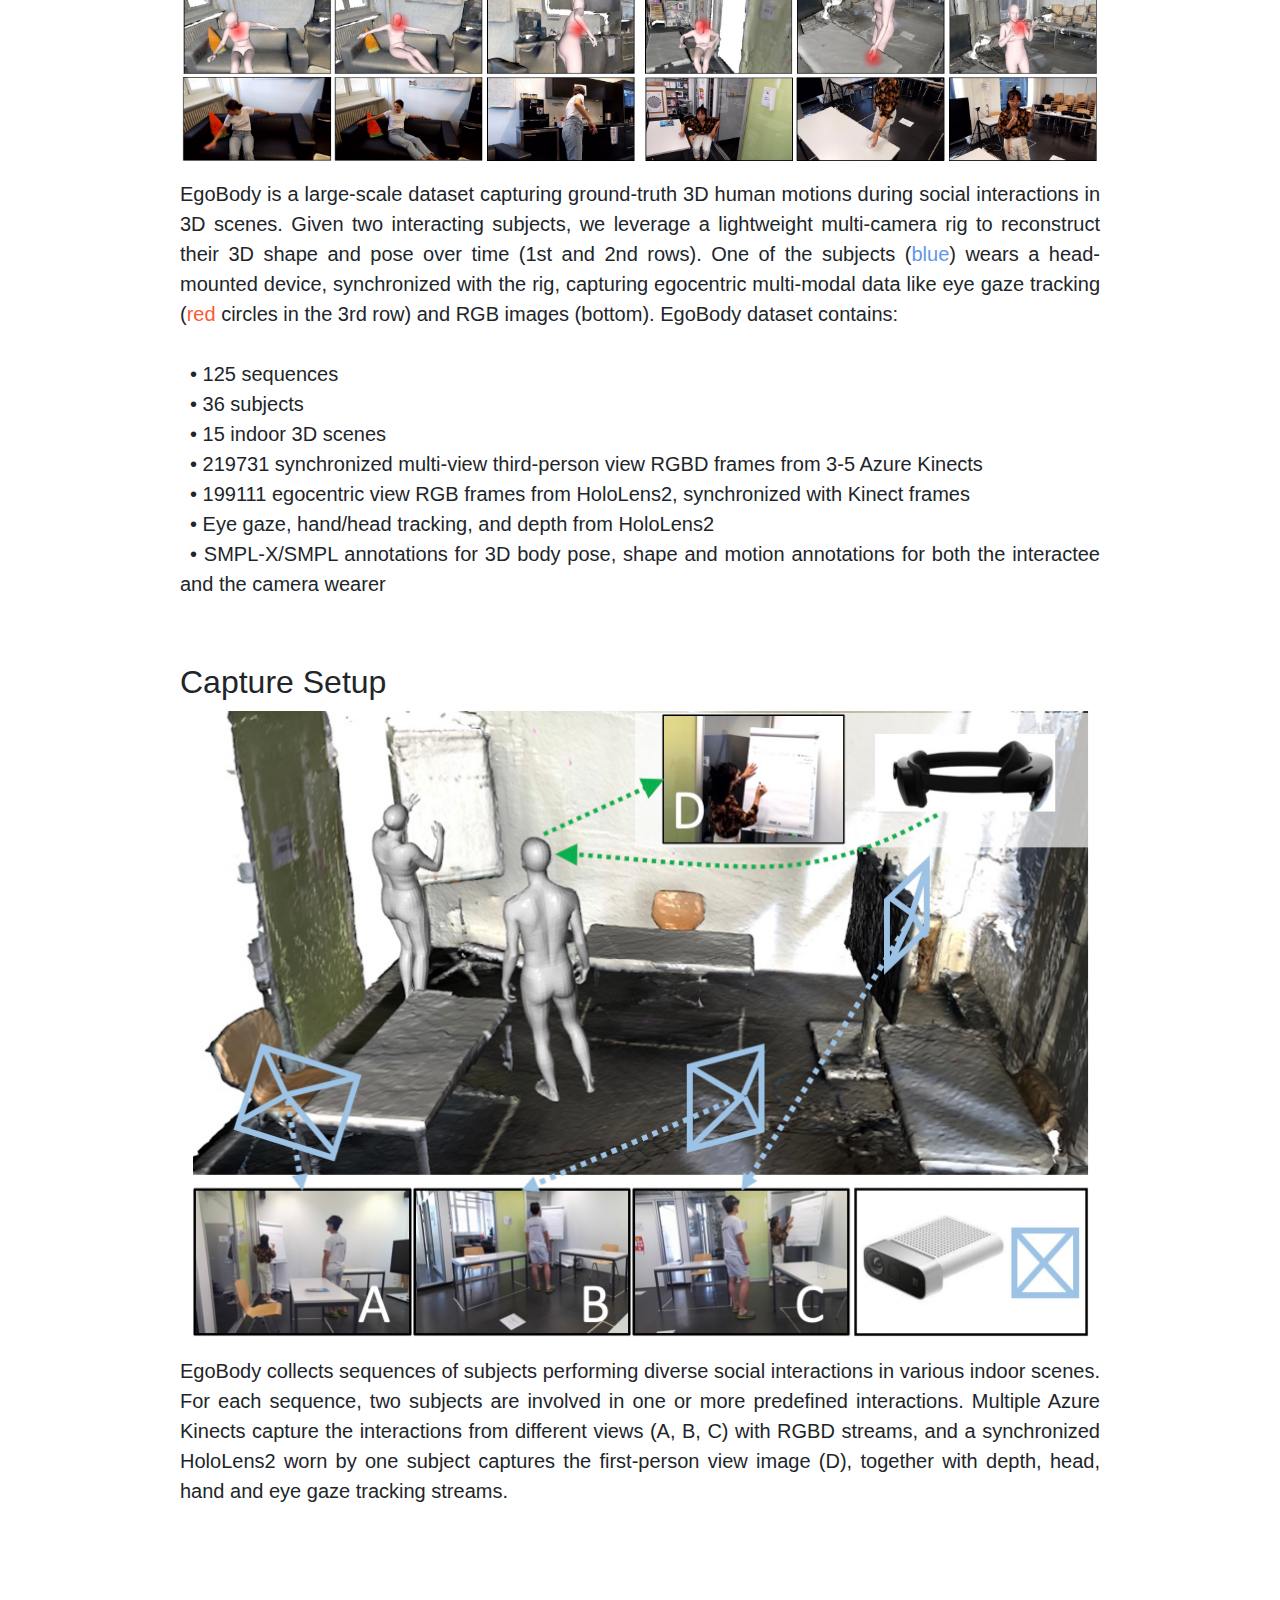
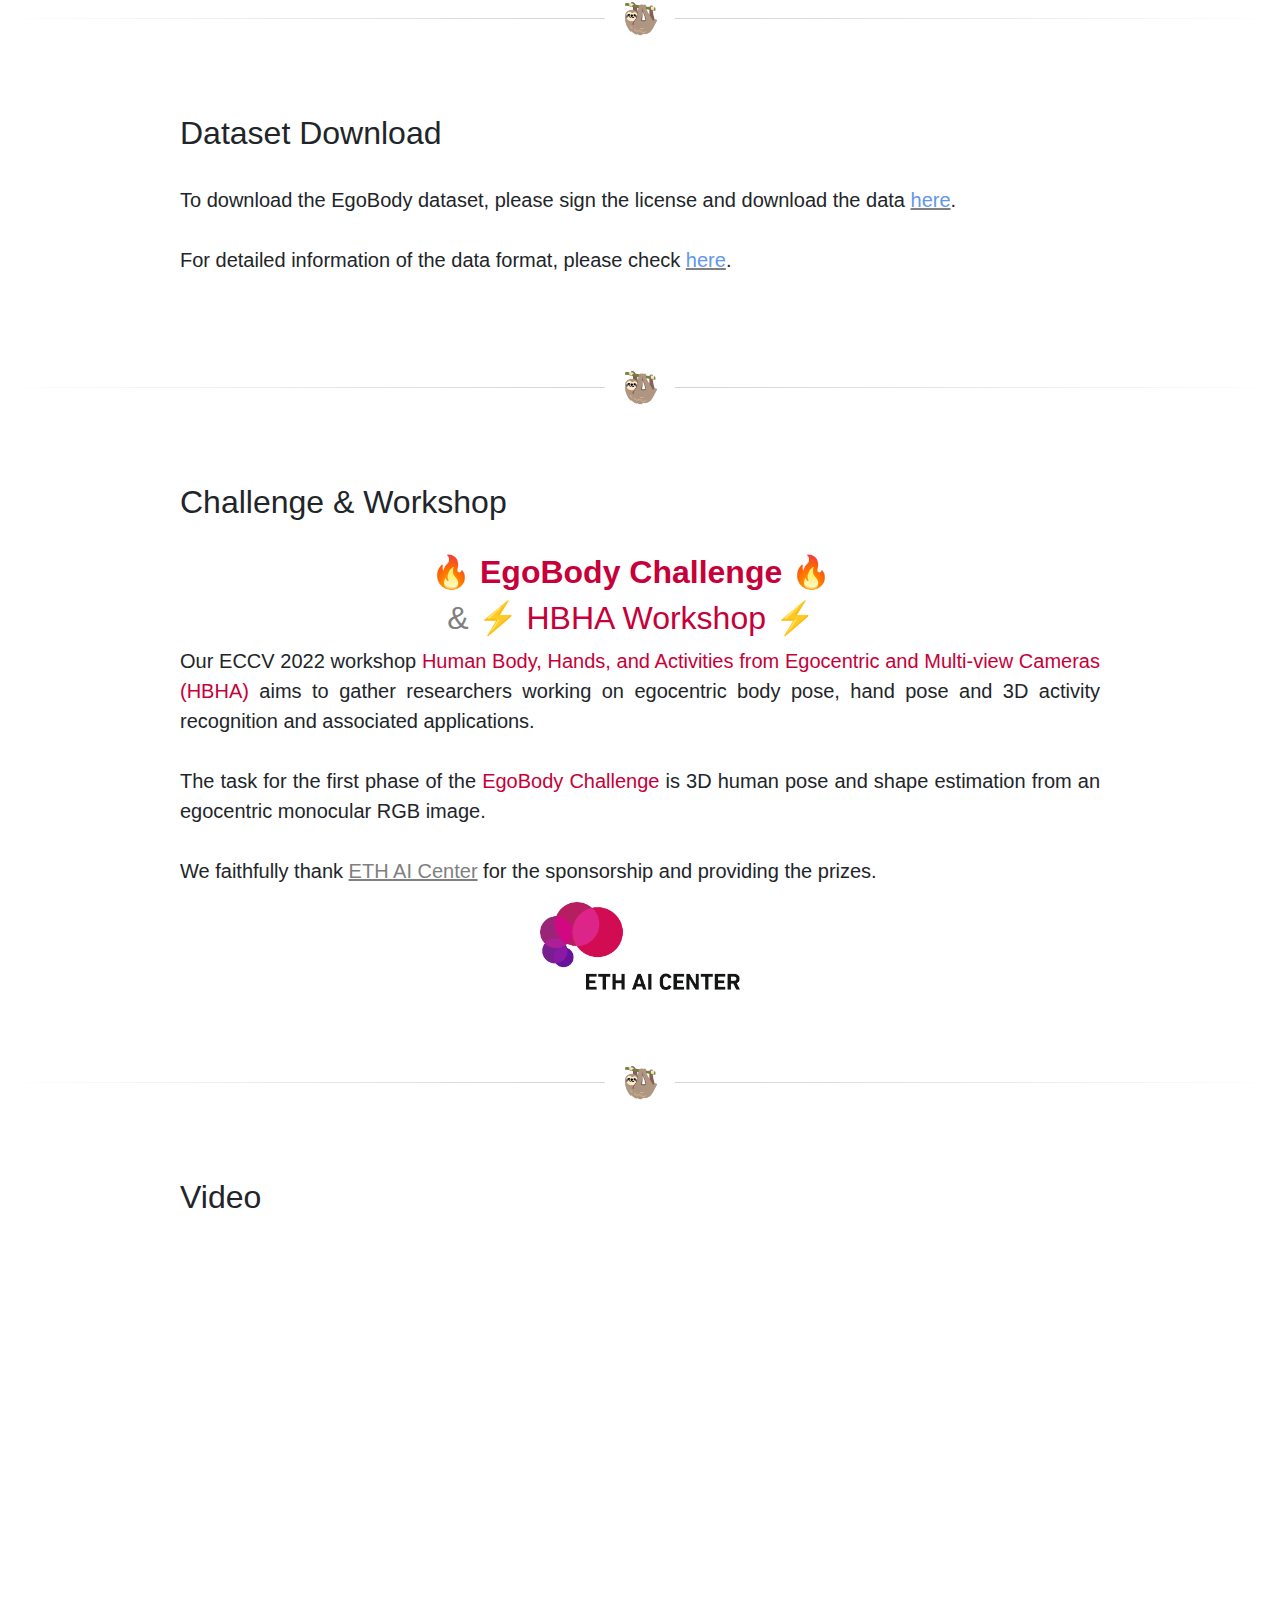
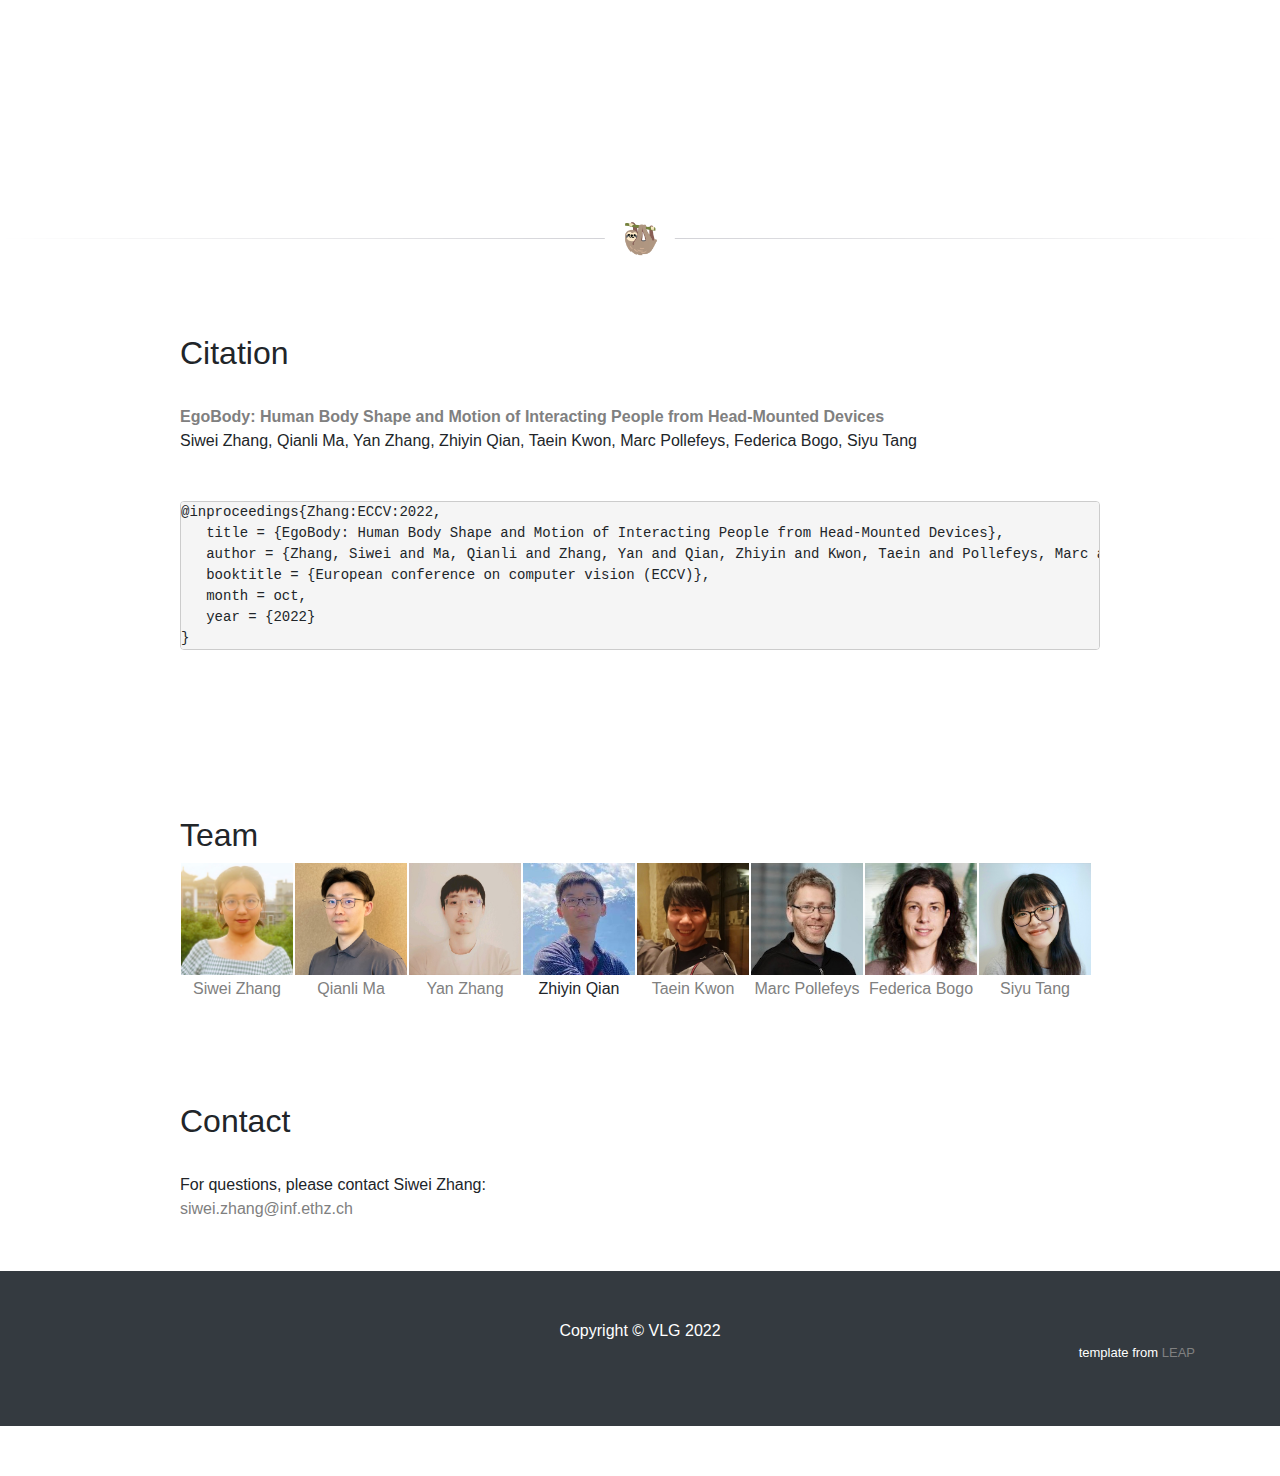
==== commit 49e70ff9: "update egobody remove challenge on top" ====
--- a/egobody/egobody.html
+++ b/egobody/egobody.html
@@ -39,14 +39,14 @@
             </button>
             <div class="collapse navbar-collapse" id="navbarResponsive">
                <ul class="navbar-nav ml-auto">
-                   <li class="nav-item">
-                     <a class="nav-link js-scroll-trigger" href="#challenge">Challenge</a>
-                  </li>
                   <li class="nav-item">
                      <a class="nav-link js-scroll-trigger" href="#about">About</a>
                   </li>
                    <li class="nav-item">
                      <a class="nav-link js-scroll-trigger" href="#dataset">Dataset</a>
+                  </li>
+                   <li class="nav-item">
+                     <a class="nav-link js-scroll-trigger" href="#challenge">Challenge & Workshop</a>
                   </li>
                   <li class="nav-item">
                      <a class="nav-link js-scroll-trigger" href="#video">Video</a>
@@ -140,84 +140,7 @@
 
 <!--      <hr class="hr-fade-content" data-content="&#129445">-->
 
-      <section id="challenge" class="">
-         <div class="container">
-            <div class="row">
-               <div class="col-lg-10 mx-auto">
-<!--                   <h2>2022 ECCV EgoBody Challenge & Workshop</h2> <br>-->
-
-<!--                         <div class="downloads">-->
-<!--                    <h2 class="img-wide text-center">-->
-<!--                    <a class="publink" href="https://sites.google.com/view/egocentric-hand-body-activity" target="_blank" style="text-decoration: none">  <font color="#6495ED">Workshop <i class="fa fa-database"></i></font>  </a> &nbsp;-->
-<!--                    <a class="publink" href="https://codalab.lisn.upsaclay.fr/competitions/6351" target="_blank" style="text-decoration: none"> <font color="#6495ED">EgoBody Challenge Submission <i class="fa fa-bolt"></i></font> </a> &nbsp;-->
-<!--                        <h2> <br>-->
-<!--                   </div>-->
-<!--                   <h3> <br> </h3>-->
-<!--                                      <br>-->
-                   <div class="">
-                    <h2 class="img-wide text-center">
-<!--                    <a class="publink" href="https://sites.google.com/view/egocentric-hand-body-activity" target="_blank" style="text-decoration: none">  <font color="#6495ED">ECCV Workshop <i class="fa fa-database"></i></font>  </a> &nbsp;-->
-                        <a class="publink" href="https://codalab.lisn.upsaclay.fr/competitions/6351" target="_blank" style="text-decoration: none"> &#128293; <font color="#C70039 ">Submit to the <b>EgoBody Challenge</b> </font> &#128293; </a> &nbsp;
-                        <h2>
-                   </div>
-                <div class="">
-                    <h2 class="img-wide text-center">
-                        <a class="publink" href="https://sites.google.com/view/egocentric-hand-body-activity" target="_blank" style="text-decoration: none">  @ &#9889; <font color="#C70039 "> ECCV 2022 Workshop </font> &#9889; </a> &nbsp;
-<!--                    <a class="publink" href="https://codalab.lisn.upsaclay.fr/competitions/6351" target="_blank" style="text-decoration: none"> <font color="#6495ED">EgoBody Challenge Submission <i class="fa fa-bolt"></i></font> </a> &nbsp;-->
-                        <h2>
-                   </div>
-                   <div class="">
-                    <h4 class="img-wide text-center">
-                        <font color="#6F6D6D ">(Challenge will be closed on <del>1st</del> (extended to) 8th October 2022) </font>
-                        <h4>
-                   </div><br>
-
-
-                   <p class="lead text-justify text-center">
-<!--                       <h4>-->
-                       <b> Participate in the EgoBody challenge
-                           <a class="publink" target="_blank" href="https://codalab.lisn.upsaclay.fr/competitions/6351"><u><b><font color="#B20234 ">here</font></b></u></a>
-                           and submit an abstract to our ECCV 2022 workshop
-                           <br>
-                           <a class="publink" target="_blank" href="https://sites.google.com/view/egocentric-hand-body-activity"><b><font color="#B20234 ">Human Body, Hands, and Activities from Egocentric and Multi-view Cameras</font></b></a>!</b>
-                            <br>
-                            The first phase of the challenge will be closed on <b>October 8th, 2022</b>.
-<!--                       <b>In conjunction with ECCV 2022 workshop:-->
-<!--                       <a class="publink" target="_blank" href="https://sites.google.com/view/egocentric-hand-body-activity"><b><font color="#3383FF">Human Body, Hands, and Activities from Egocentric and Multi-view Cameras</font></b></a>,-->
-<!--                       we introduce the first EgoBody challenge.-->
-<!--                           To participate in the EgoBody challenge, submit your results-->
-<!--                      <a class="publink" target="_blank" href="https://codalab.lisn.upsaclay.fr/competitions/6351"><b><font color="#3383FF">here</font></b></a>!</b>-->
-
-                       <br><br>
-                       The prize award will be granted to the Top 3 teams on the leaderboard with a valid submission: <br>
-                       <b>1st Place: 1500 CHF <br>
-                       2nd Place: 1000 CHF <br>
-                       3rd Place: 500 CHF <br></b>
-
-                       We faithfully thank <a class="publink" target="_blank" href="https://ai.ethz.ch/"><u><b>ETH AI Center</b></u></a> for the sponsorship and providing the prizes.
-
-                       <br><br> <a class="publink" target="_blank" href="https://ai.ethz.ch/"><img class="img-fluid" alt="method overview" src="images/AIcenter_logo.png" width="200"></a> 
-
-                       <br><br>
-                       The task for the first phase of the EgoBody challenge is 3D human pose and shape estimation from an egocentric monocular RGB image.
-                       Participants are encouraged to submit a 2-4 page abstract to our ECCV workshop.
-<!--                   </h4>-->
-                   </p>
-
-
-
-<!--                   <div class="downloads">-->
-<!--                    <h2 class="img-wide text-center">-->
-<!--                    <a class="publink" href="https://sites.google.com/view/egocentric-hand-body-activity" target="_blank" style="text-decoration: none">  <font color="#6495ED">Workshop <i class="fa fa-database"></i></font>  </a> &nbsp;-->
-<!--                    <a class="publink" href="https://codalab.lisn.upsaclay.fr/competitions/6351" target="_blank" style="text-decoration: none"> <font color="#6495ED">EgoBody Challenge Submission <i class="fa fa-bolt"></i></font> </a> &nbsp;-->
-<!--                        <h2>-->
-<!--                   </div>-->
-
-               </div>
-            </div>
-         </div>
-
-
+      <section id="" class="">
           <div class="container">
             <div class="row">
                <div class="col-lg-10 mx-auto">
@@ -317,15 +240,57 @@
                    <p class="lead text-justify">
                        To download the EgoBody dataset, please sign the license and download the data
                        <a class="publink" target="_blank" href="https://egobody.ethz.ch"><u><b><font color="#6495ED">here</font></b></u></a>.
-                       <br>
+                       <br><br>
                        For detailed information of the data format, please check <a class="publink" target="_blank" href="https://github.com/sanweiliti/EgoBody"><u><b><font color="#6495ED">here</font></b></u></a>.
-                       <br>
-                       Currently the EgoSet (egocentric RGB subset of EgoBody) is released. Other modalities (third-person view RGBD, 3D scene, eye gaze, etc.) will come soon.
+                       </p>
+               </div>
+            </div>
+         </div>
+      </section>
+
+
+      <hr class="hr-fade-content" data-content="&#129445">
+      <section id="challenge" class="">
+         <div class="container">
+            <div class="row">
+               <div class="col-lg-10 mx-auto">
+                   <h2>Challenge & Workshop </h2> <br>
+
+<!--                   <p class="lead text-justify">-->
+<!--                       We organized <a class="publink" href="https://codalab.lisn.upsaclay.fr/competitions/6351" target="_blank" style="text-decoration: none"> &#128293; <font color="#C70039 "><b>EgoBody Challenge</b> </font> &#128293; </a> &nbsp;-->
+<!--                       <a class="publink" href="https://sites.google.com/view/egocentric-hand-body-activity" target="_blank" style="text-decoration: none">  @ &#9889; <font color="#C70039 "> ECCV 2022 Workshop Human Body, Hands, and Activities from Egocentric and Multi-view Cameras </font> &#9889; </a> &nbsp;-->
+
+<!--                   </p>-->
+
+
+                   <div class="">
+                    <h2 class="img-wide text-center">
+                        <a class="publink" href="https://codalab.lisn.upsaclay.fr/competitions/6351" target="_blank" style="text-decoration: none"> &#128293; <font color="#C70039 "><b>EgoBody Challenge</b> </font> &#128293; </a> &nbsp;
+                        <h2>
+
+                            <h2 class="img-wide text-center">
+                        <a class="publink" href="https://sites.google.com/view/egocentric-hand-body-activity" target="_blank" style="text-decoration: none">  & &#9889; <font color="#C70039 "> HBHA Workshop </font> &#9889; </a> &nbsp;
+                        <h2>
+                   </div>
+
+
+                   <p class="lead text-justify">
+                       Our ECCV 2022 workshop <a class="publink" href="https://sites.google.com/view/egocentric-hand-body-activity" target="_blank" style="text-decoration: none">  <font color="#C70039 "> <b>Human Body, Hands, and Activities from Egocentric and Multi-view Cameras (HBHA) </b></font> </a>
+                       aims to gather researchers working on egocentric body pose, hand pose and 3D activity recognition and associated applications.
+                       <br><br>
+                       The task for the first phase of the <a class="publink" href="https://codalab.lisn.upsaclay.fr/competitions/6351" target="_blank" style="text-decoration: none">  <font color="#C70039 "><b>EgoBody Challenge</b> </font>  </a> is 3D human pose and shape estimation from an egocentric monocular RGB image.
+                       <br><br>
+                       We faithfully thank <a class="publink" target="_blank" href="https://ai.ethz.ch/"><u><b>ETH AI Center</b></u></a> for the sponsorship and providing the prizes.
+                       </p>
+
+                   <p class="lead text-justify text-center">
+                       <a class="publink" target="_blank" href="https://ai.ethz.ch/"><img class="img-fluid" src="images/AIcenter_logo.png" width="200"></a>
+                        <br><br>
                    </p>
-               </div>
-            </div>
-         </div>
-      </section>
+
+               </div>
+            </div>
+         </div>
 
       <hr class="hr-fade-content" data-content="&#129445">
 
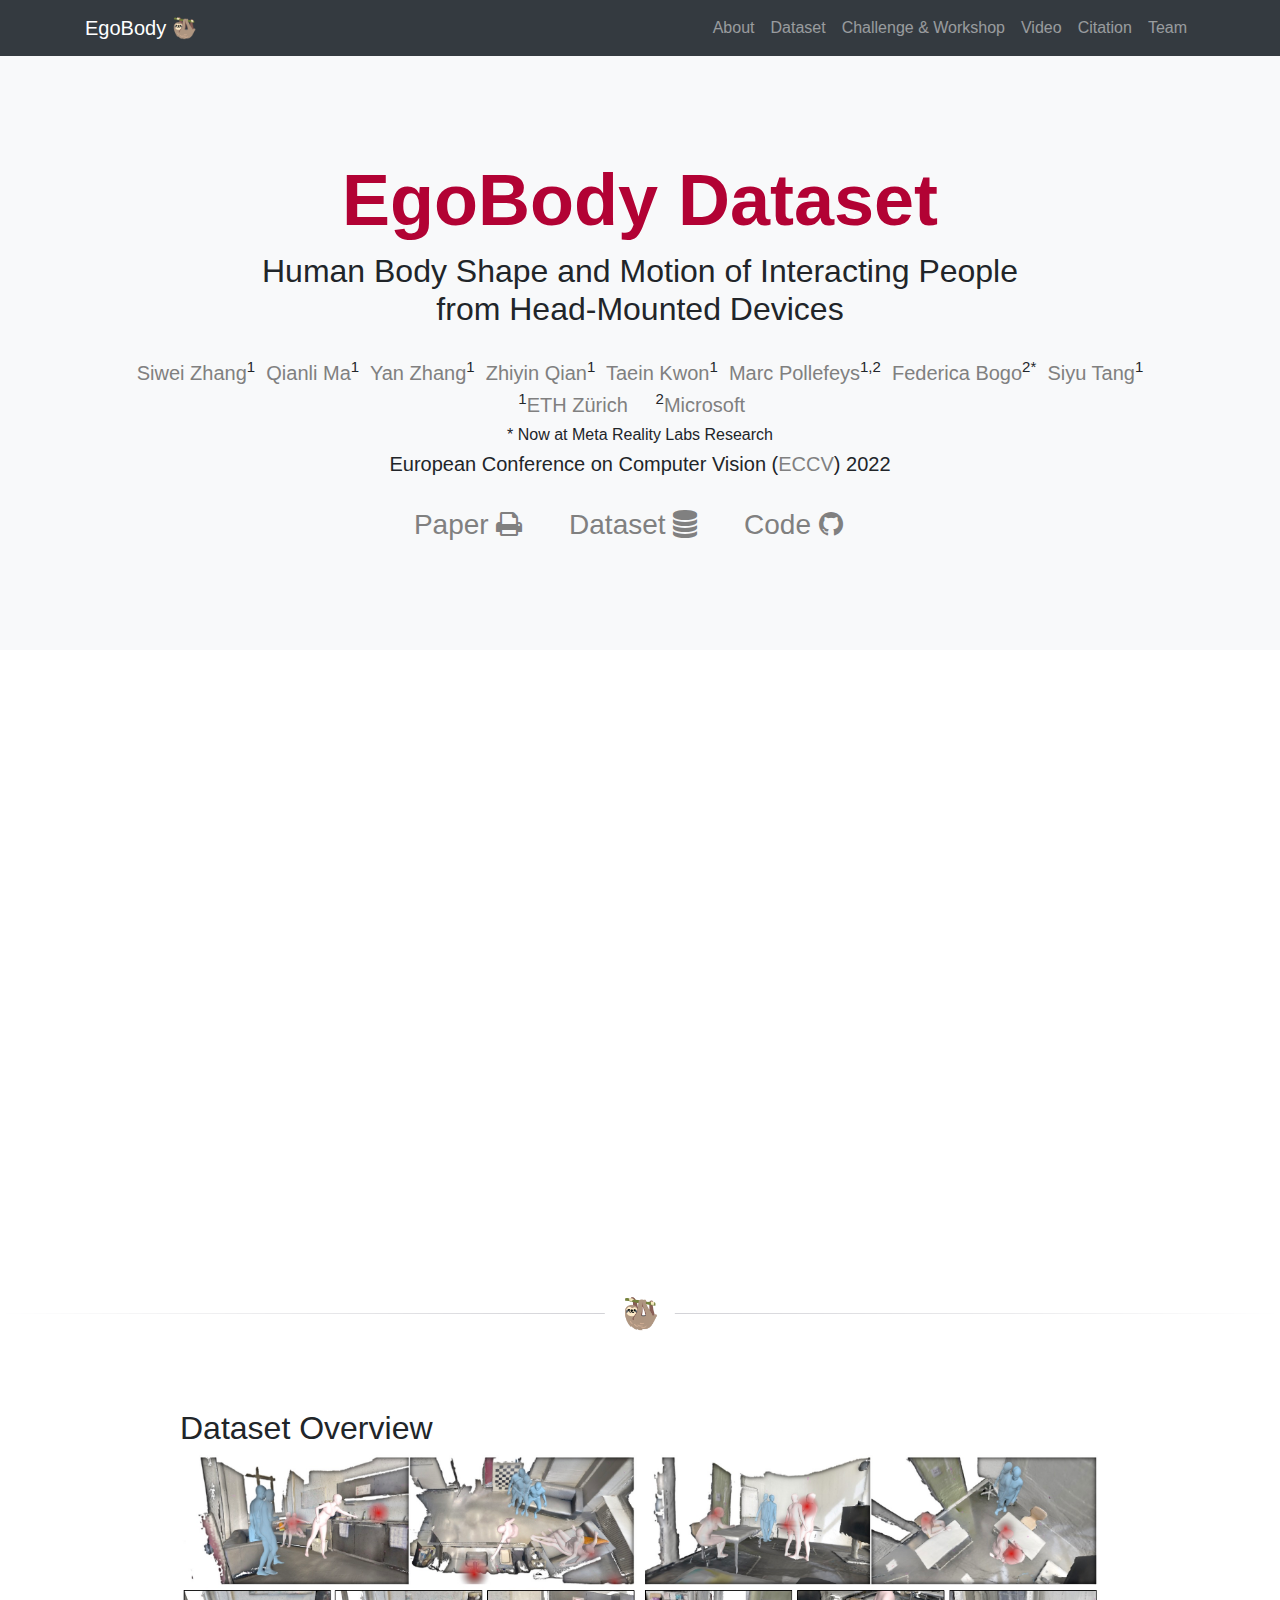
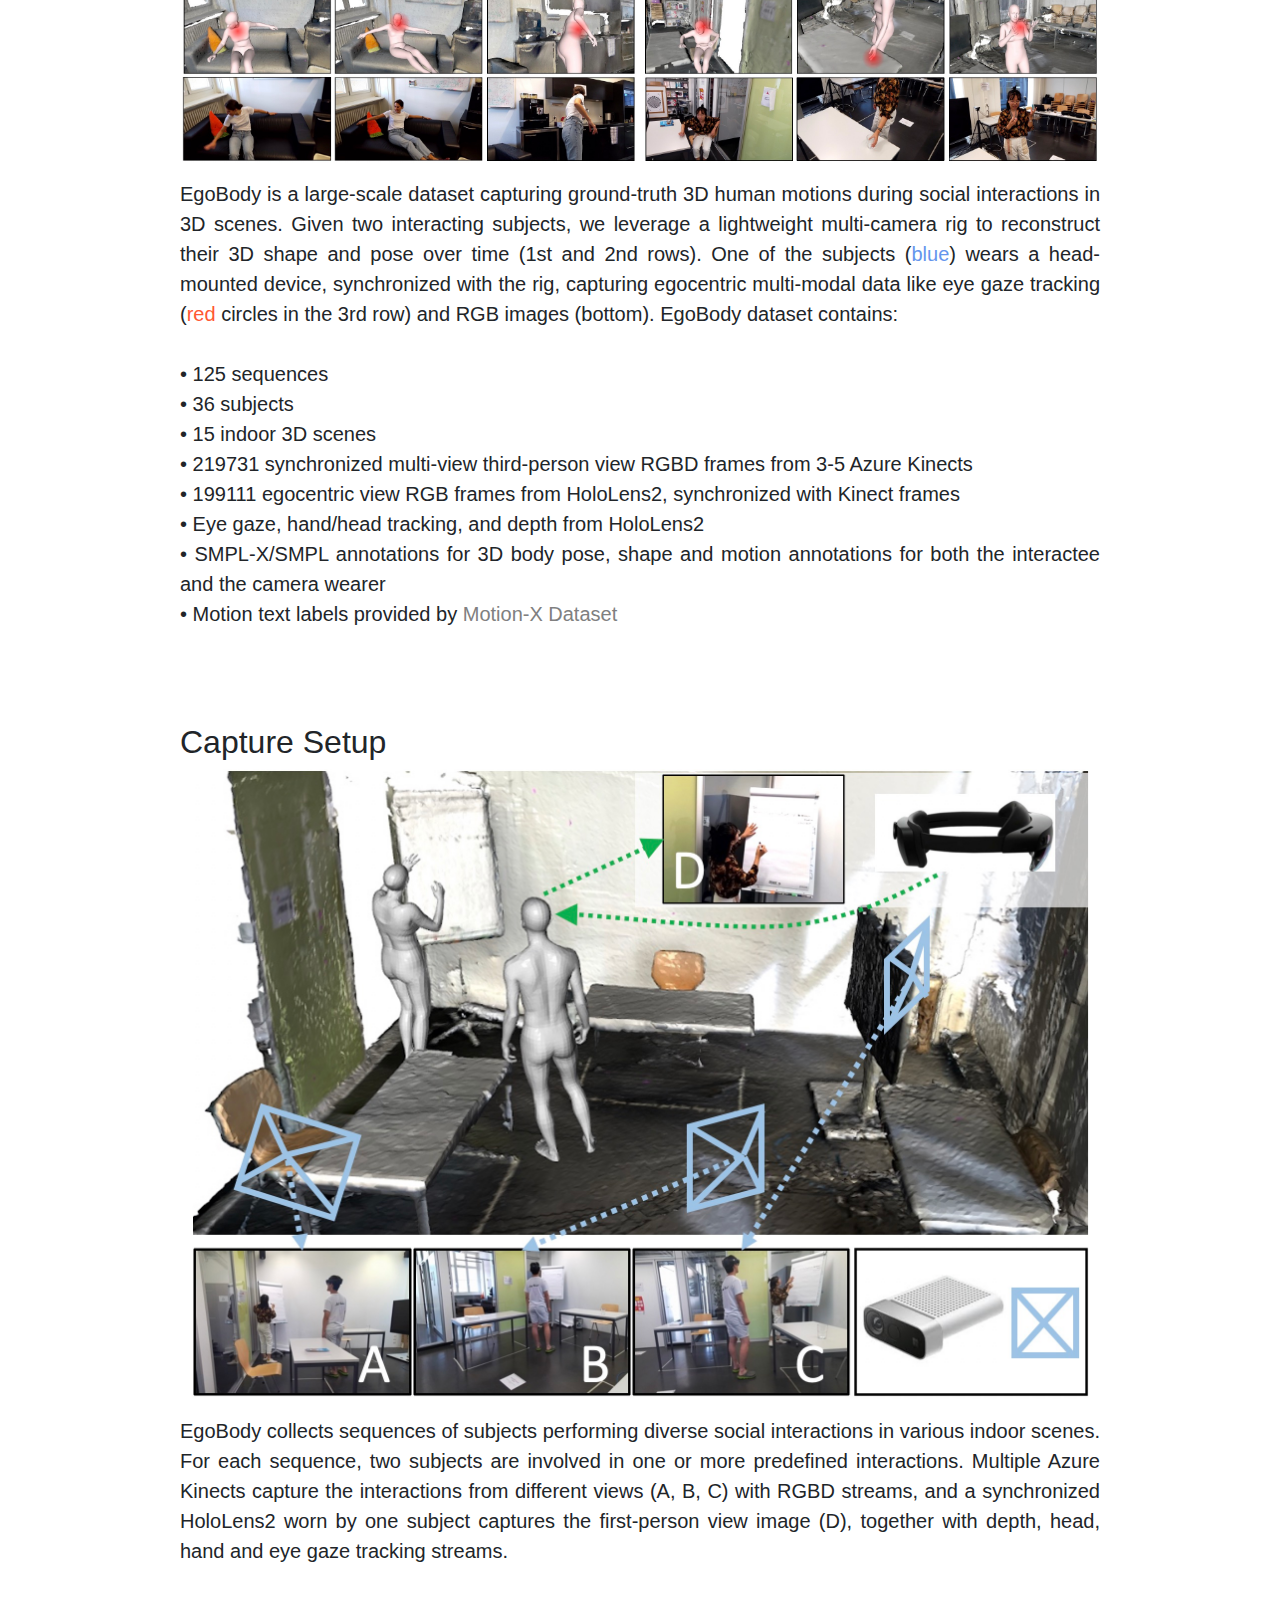
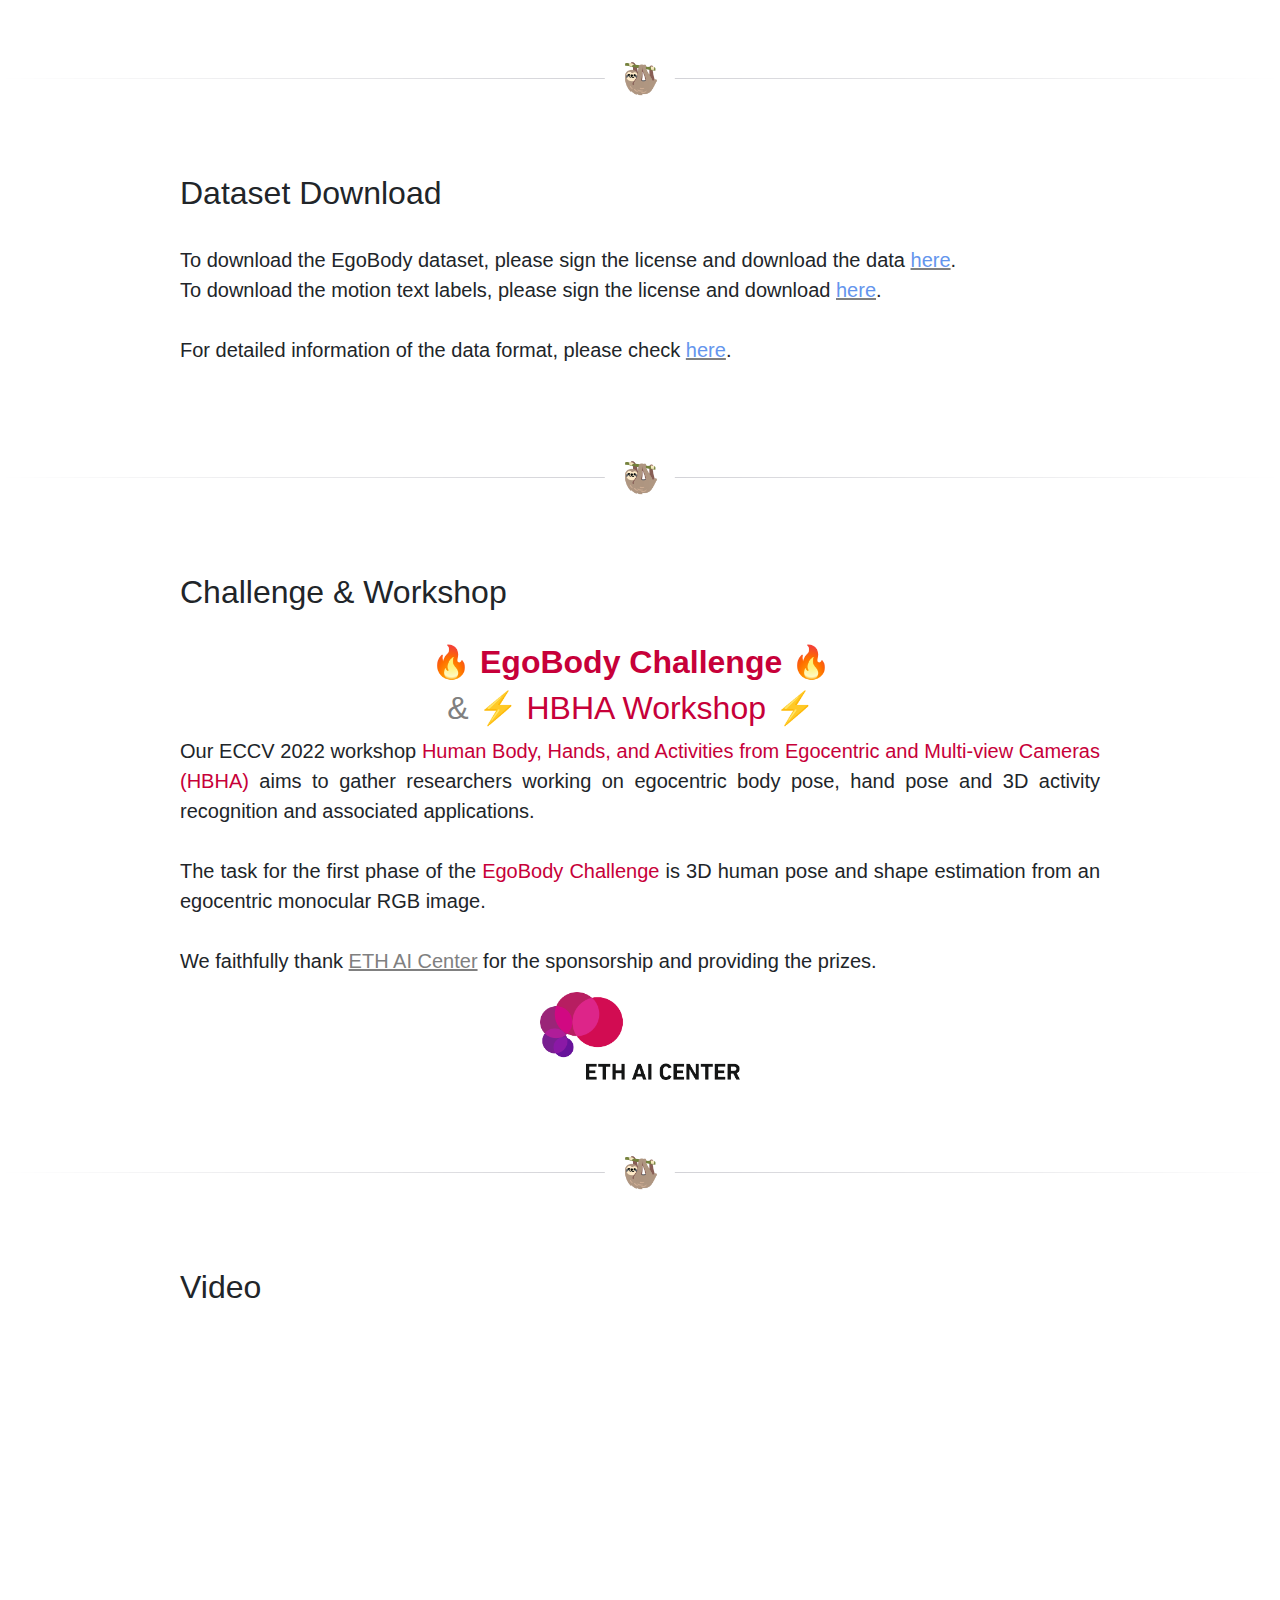
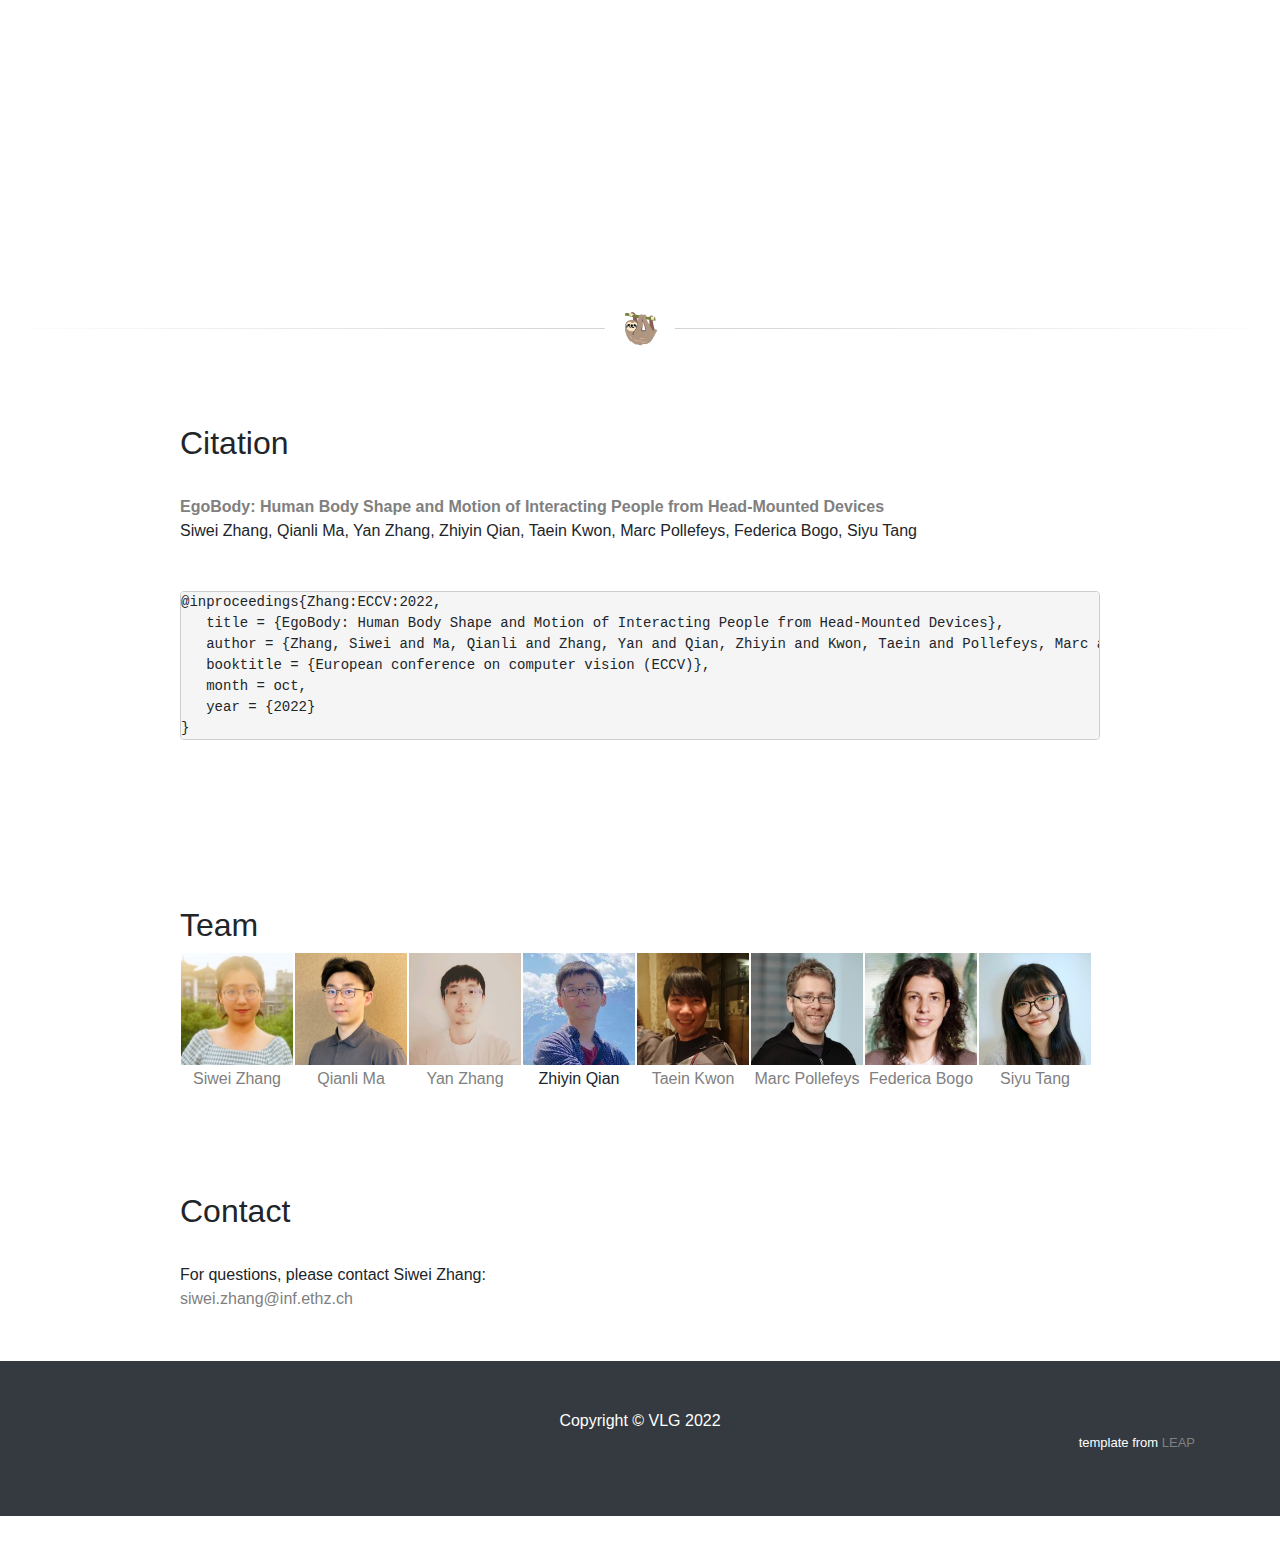
==== commit b4b14bf2: "upload personal page" ====
--- a/egobody/egobody.html
+++ b/egobody/egobody.html
@@ -188,15 +188,16 @@
                            synchronized with the rig, capturing egocentric multi-modal data like eye gaze tracking (<font color="#FF5733">red</font> circles in the 3rd row)
                            and RGB images (bottom). EgoBody dataset contains:
                            <br><br>
-                           &ensp;&#8226; 125 sequences <br>
-                           &ensp;&#8226; 36 subjects <br>
-                           &ensp;&#8226; 15 indoor 3D scenes <br>
-                           &ensp;&#8226; 219731 synchronized multi-view third-person view RGBD frames from 3-5 Azure Kinects <br>
-                           &ensp;&#8226; 199111 egocentric view RGB frames from HoloLens2, synchronized with Kinect frames <br>
-                           &ensp;&#8226; Eye gaze, hand/head tracking, and depth from HoloLens2 <br>
-                           &ensp;&#8226; SMPL-X/SMPL annotations for 3D body pose, shape and motion annotations for both the interactee and the camera wearer<br>
-
-                  </p>
+                            &#8226; 125 sequences <br>
+                            &#8226; 36 subjects <br>
+                            &#8226; 15 indoor 3D scenes <br>
+                            &#8226; 219731 synchronized multi-view third-person view RGBD frames from 3-5 Azure Kinects <br>
+                            &#8226; 199111 egocentric view RGB frames from HoloLens2, synchronized with Kinect frames <br>
+                            &#8226; Eye gaze, hand/head tracking, and depth from HoloLens2 <br>
+                            &#8226; SMPL-X/SMPL annotations for 3D body pose, shape and motion annotations for both the interactee and the camera wearer<br>
+                            &#8226; Motion text labels provided by <a href="https://github.com/IDEA-Research/Motion-X">Motion-X Dataset</a> <br>
+                           &ensp;&ensp;
+                           &ensp;</p>
                   </div>
 
 <!--                   <ul>-->
@@ -240,6 +241,10 @@
                    <p class="lead text-justify">
                        To download the EgoBody dataset, please sign the license and download the data
                        <a class="publink" target="_blank" href="https://egobody.ethz.ch"><u><b><font color="#6495ED">here</font></b></u></a>.
+                       <br>
+                       To download the motion text labels, please sign the license and download
+                       <a class="publink" target="_blank" href="https://github.com/IDEA-Research/Motion-X"><u><b><font color="#6495ED">here</font></b></u></a>.
+
                        <br><br>
                        For detailed information of the data format, please check <a class="publink" target="_blank" href="https://github.com/sanweiliti/EgoBody"><u><b><font color="#6495ED">here</font></b></u></a>.
                        </p>
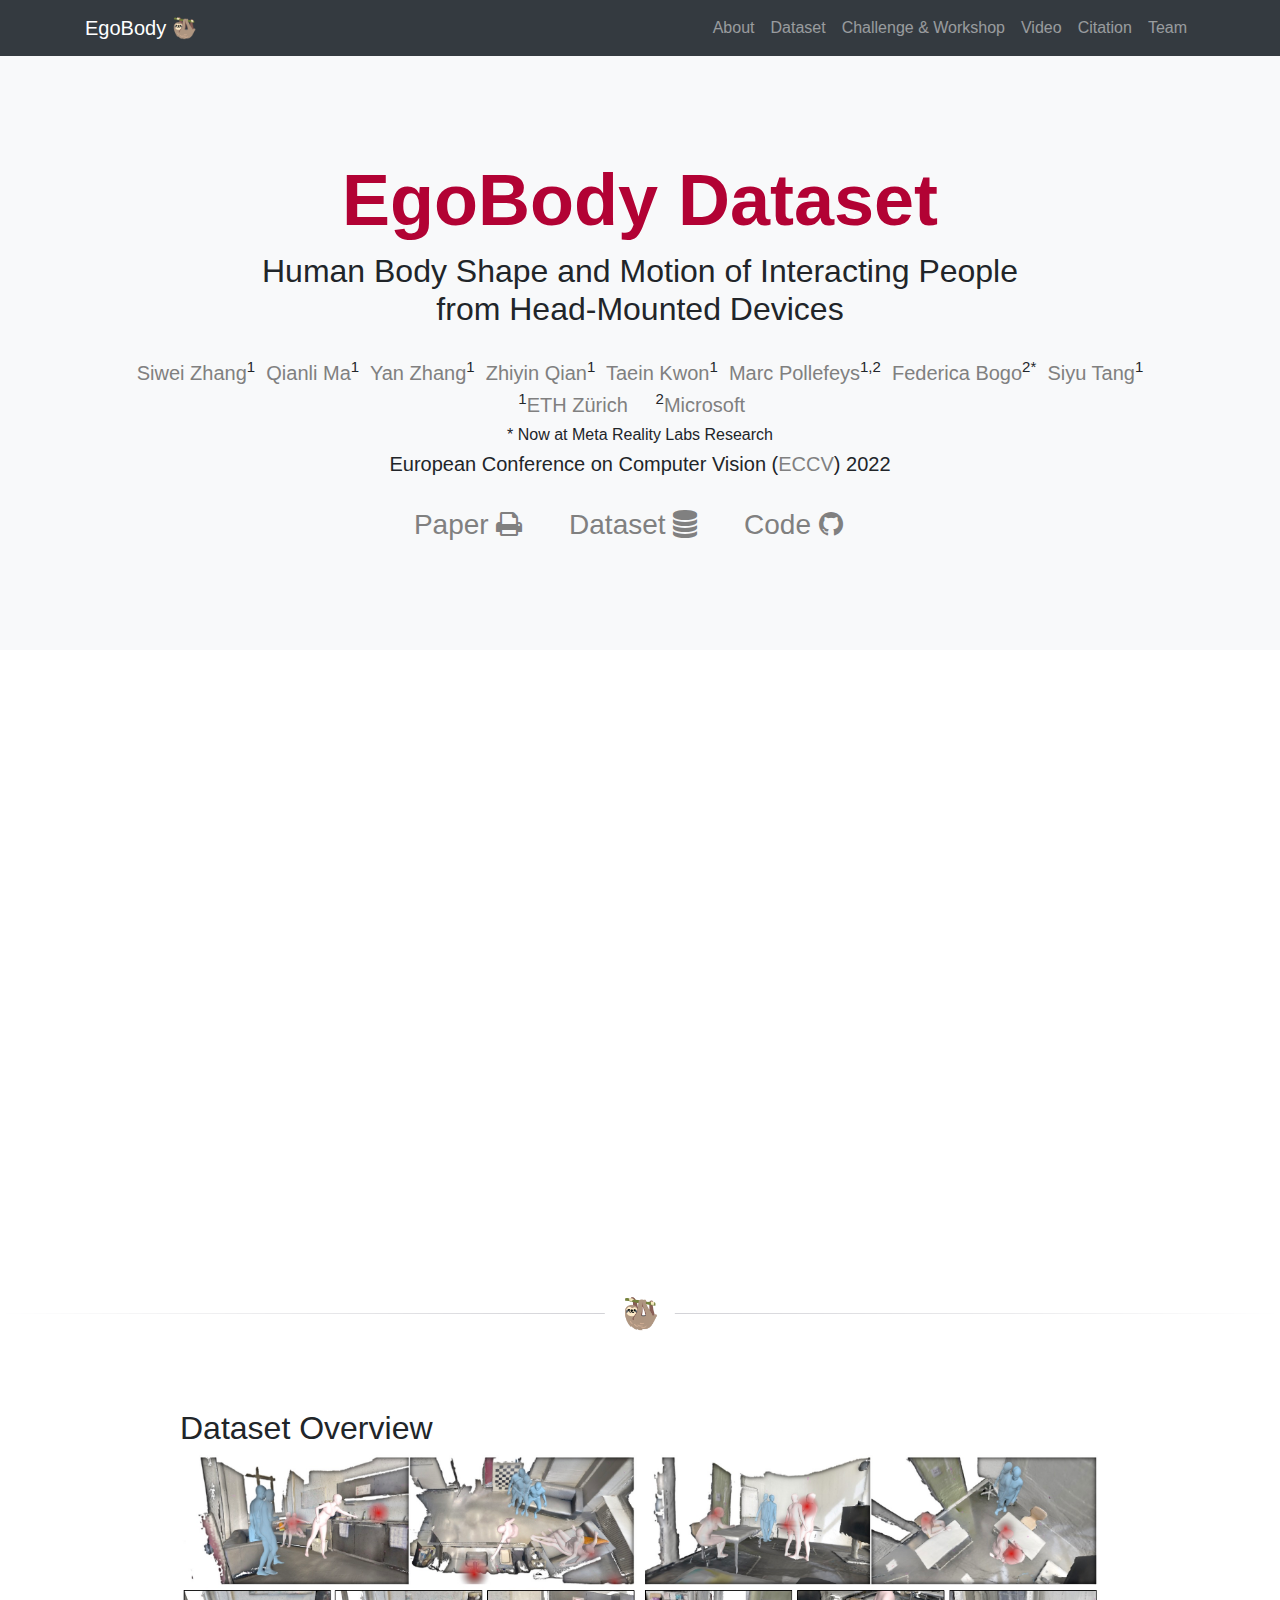
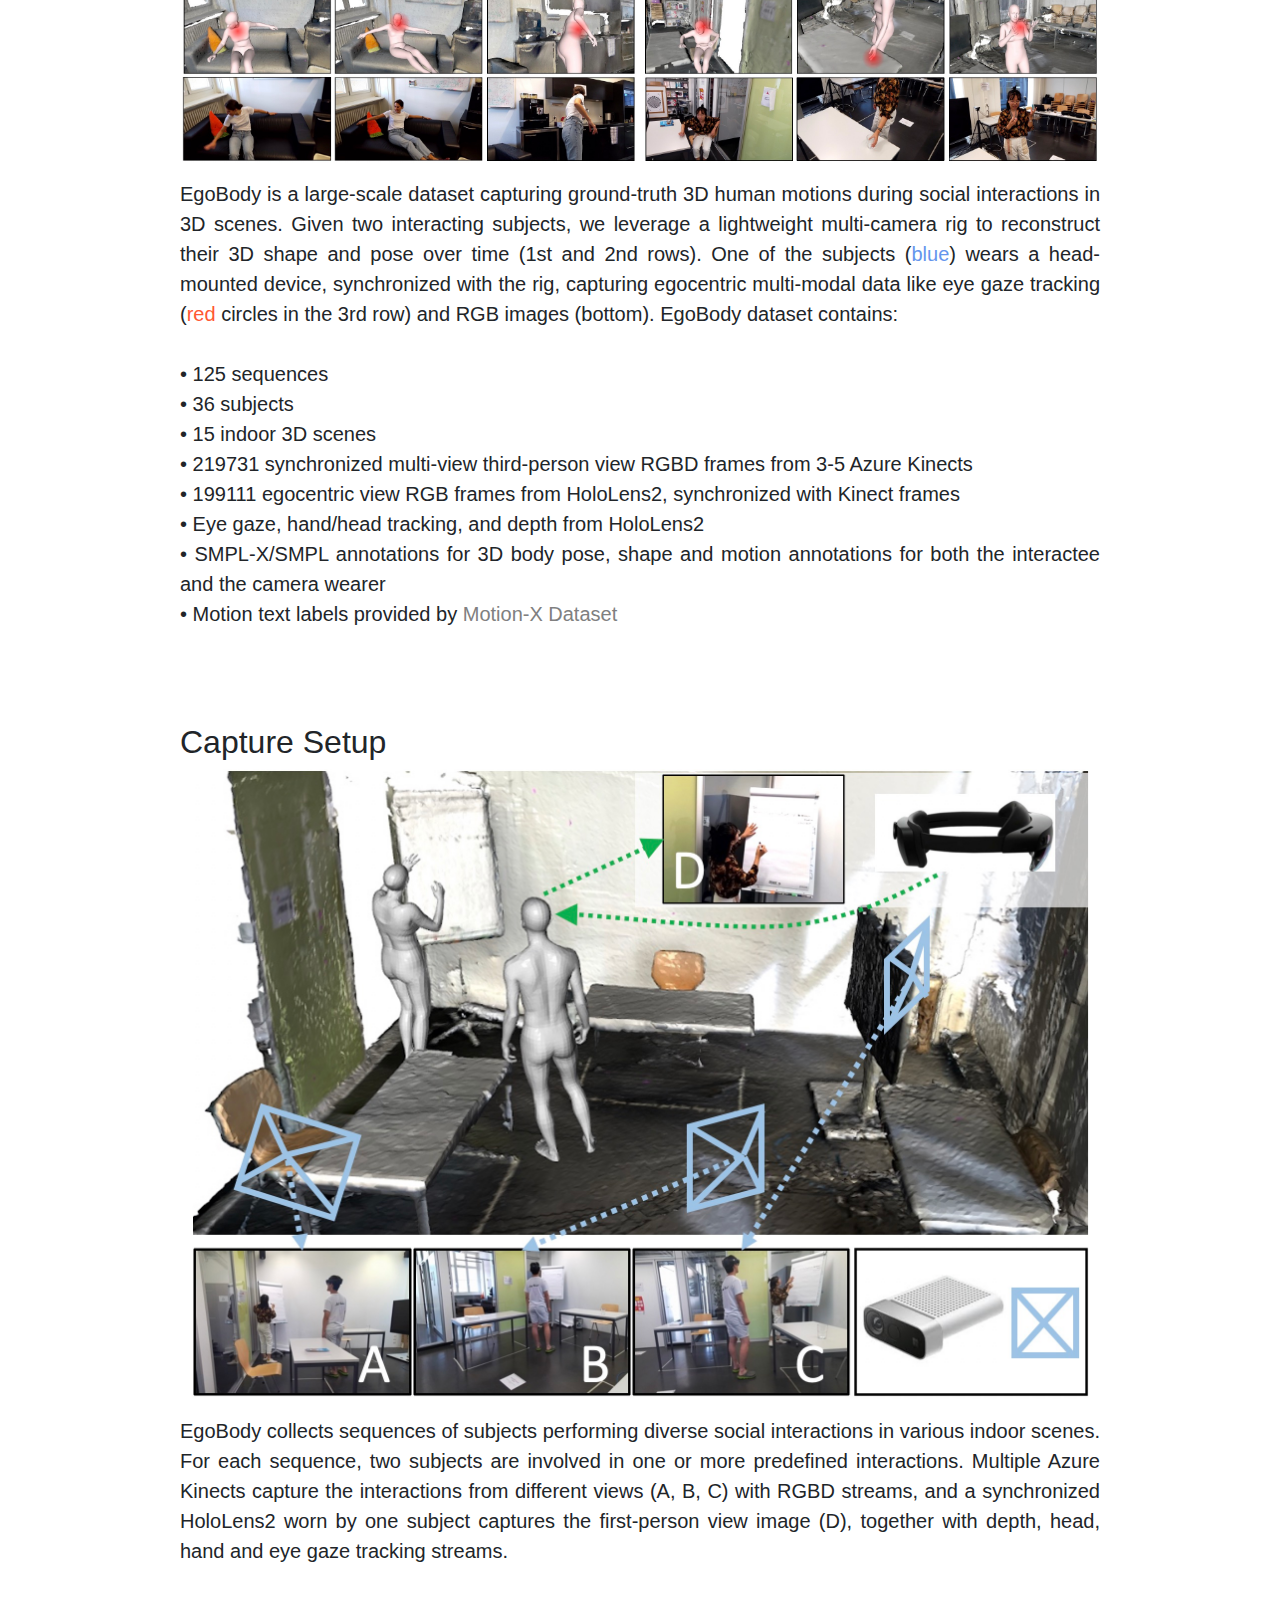
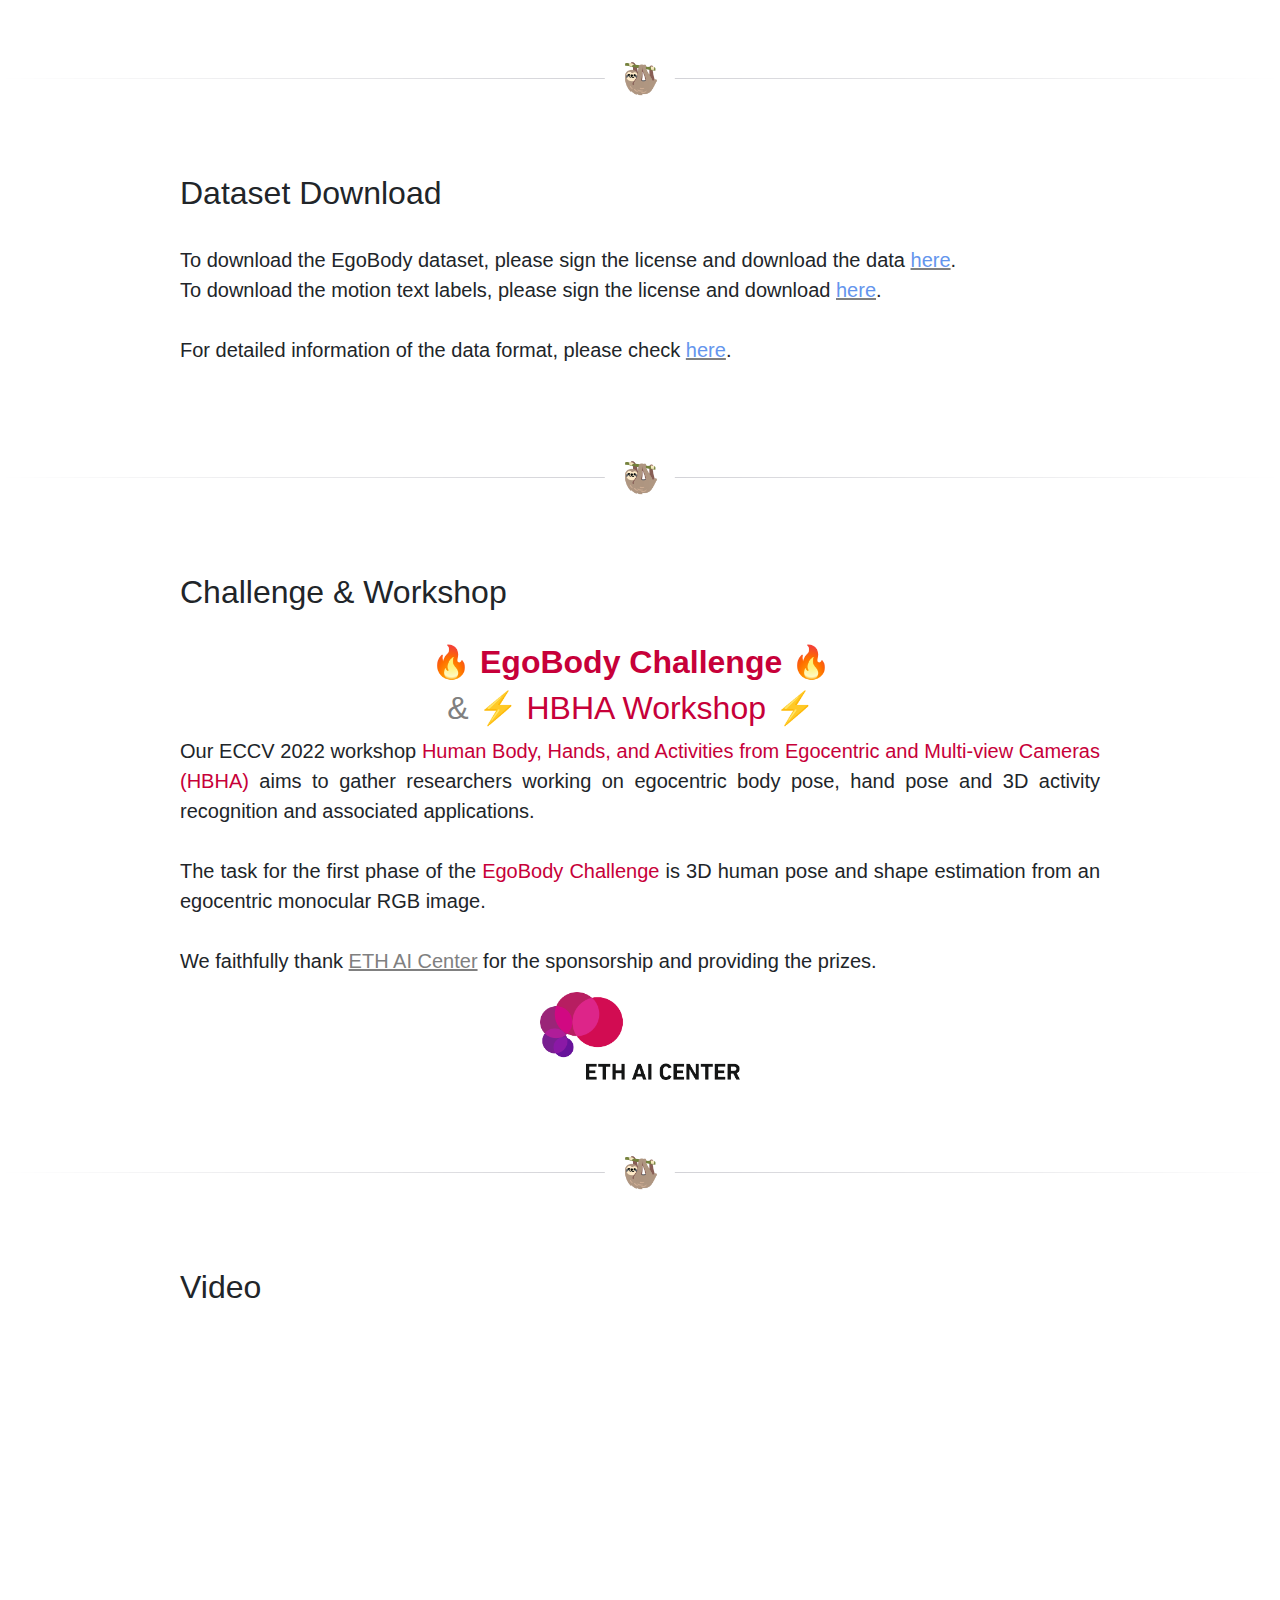
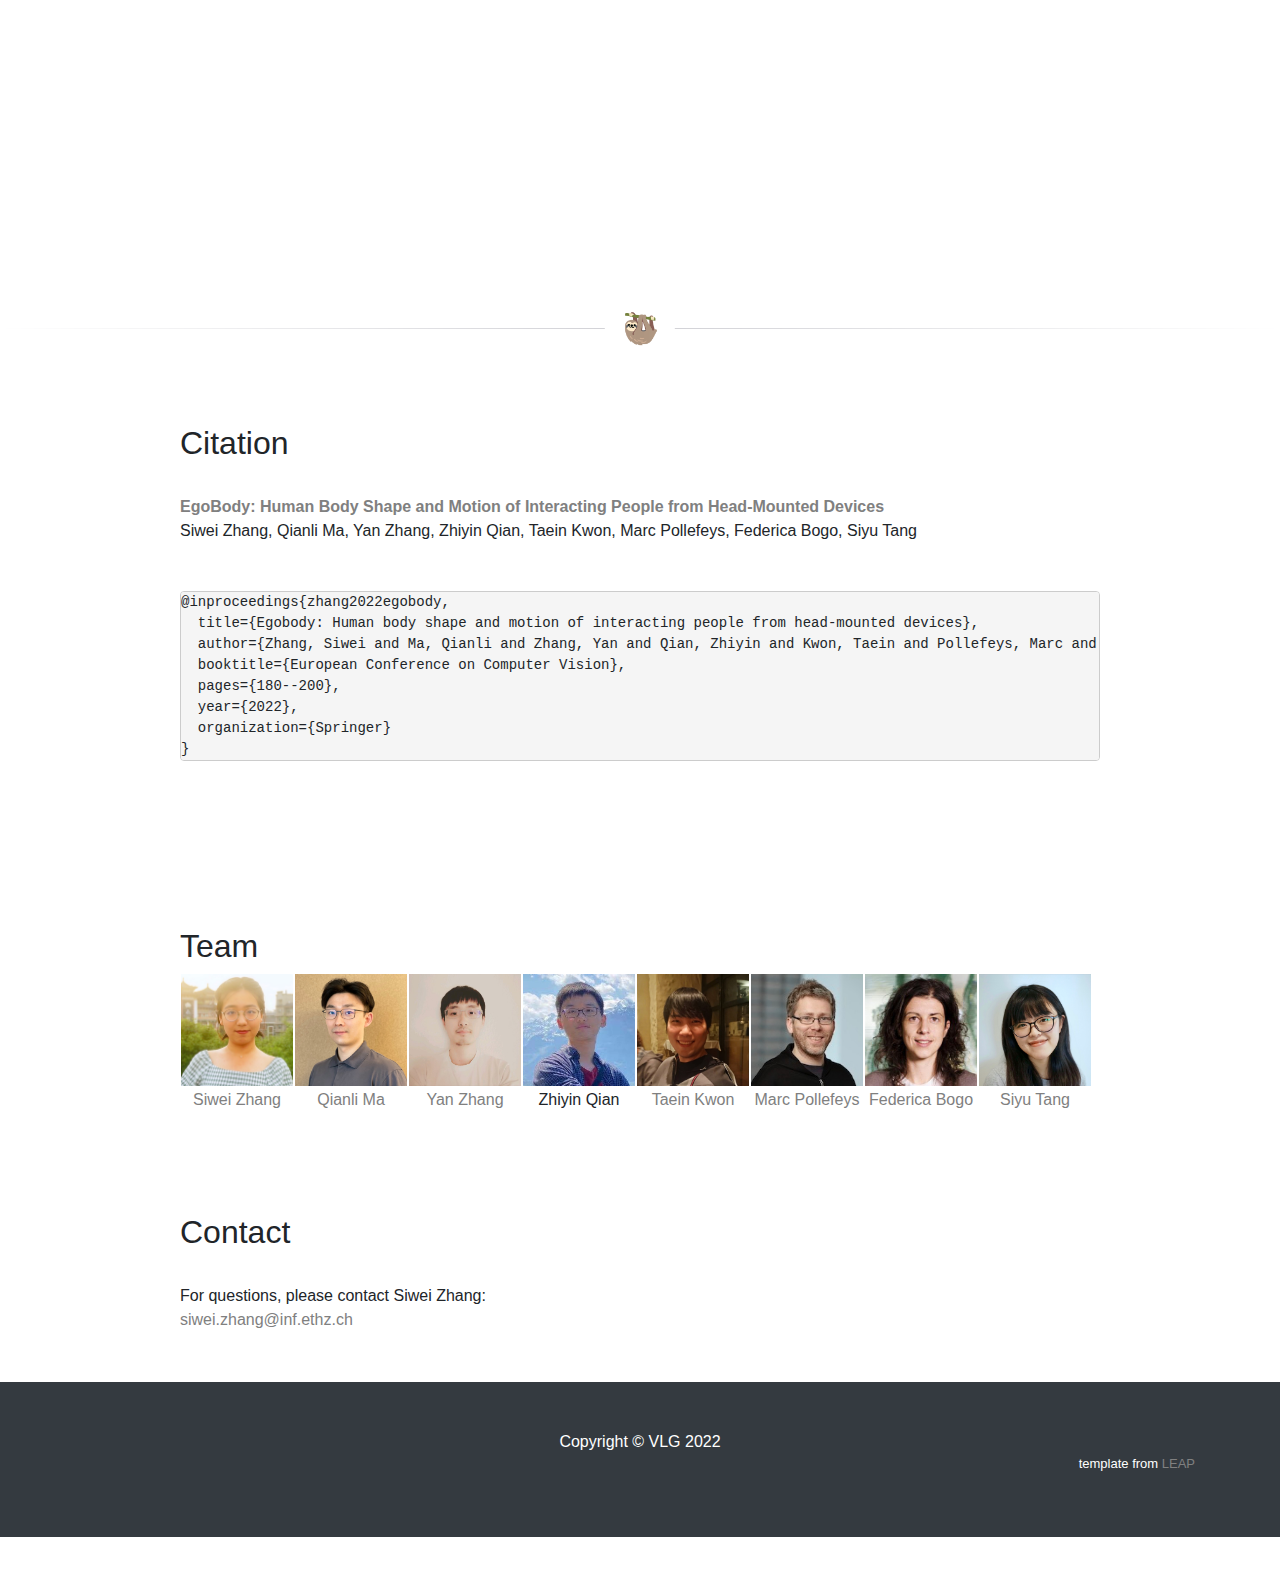
==== commit 9ba04606: "update personal site, update all bibs" ====
--- a/egobody/egobody.html
+++ b/egobody/egobody.html
@@ -357,12 +357,13 @@
                     Siwei Zhang, Qianli Ma, Yan Zhang, Zhiyin Qian, Taein Kwon, Marc Pollefeys, Federica Bogo, Siyu Tang<br>
                   <br><br>
 <pre style="display: block; background-color: #f5f5f5; border: 1px solid #ccc; border-radius: 4px">
-@inproceedings{Zhang:ECCV:2022,
-   title = {EgoBody: Human Body Shape and Motion of Interacting People from Head-Mounted Devices},
-   author = {Zhang, Siwei and Ma, Qianli and Zhang, Yan and Qian, Zhiyin and Kwon, Taein and Pollefeys, Marc and Bogo, Federica and Tang, Siyu},
-   booktitle = {European conference on computer vision (ECCV)},
-   month = oct,
-   year = {2022}
+@inproceedings{zhang2022egobody,
+  title={Egobody: Human body shape and motion of interacting people from head-mounted devices},
+  author={Zhang, Siwei and Ma, Qianli and Zhang, Yan and Qian, Zhiyin and Kwon, Taein and Pollefeys, Marc and Bogo, Federica and Tang, Siyu},
+  booktitle={European Conference on Computer Vision},
+  pages={180--200},
+  year={2022},
+  organization={Springer}
 }</pre>
                </div>
             </div>
